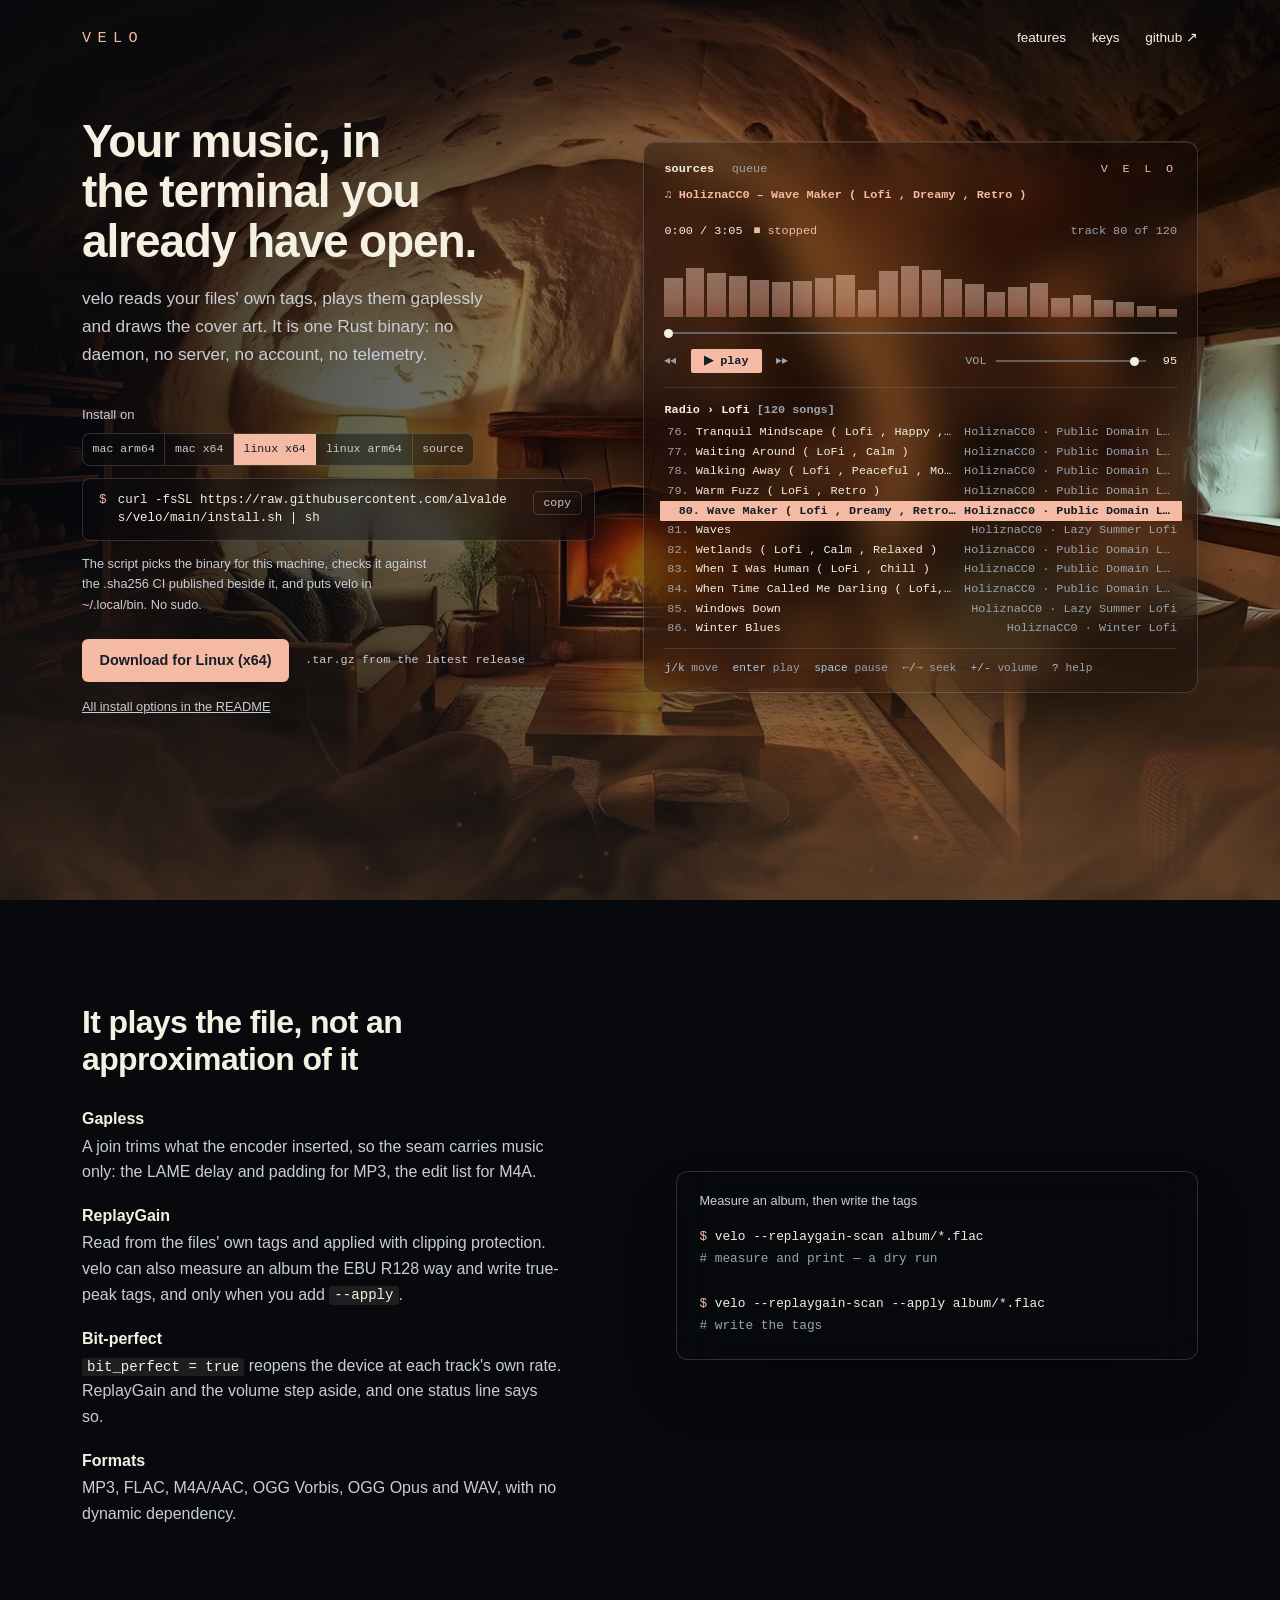
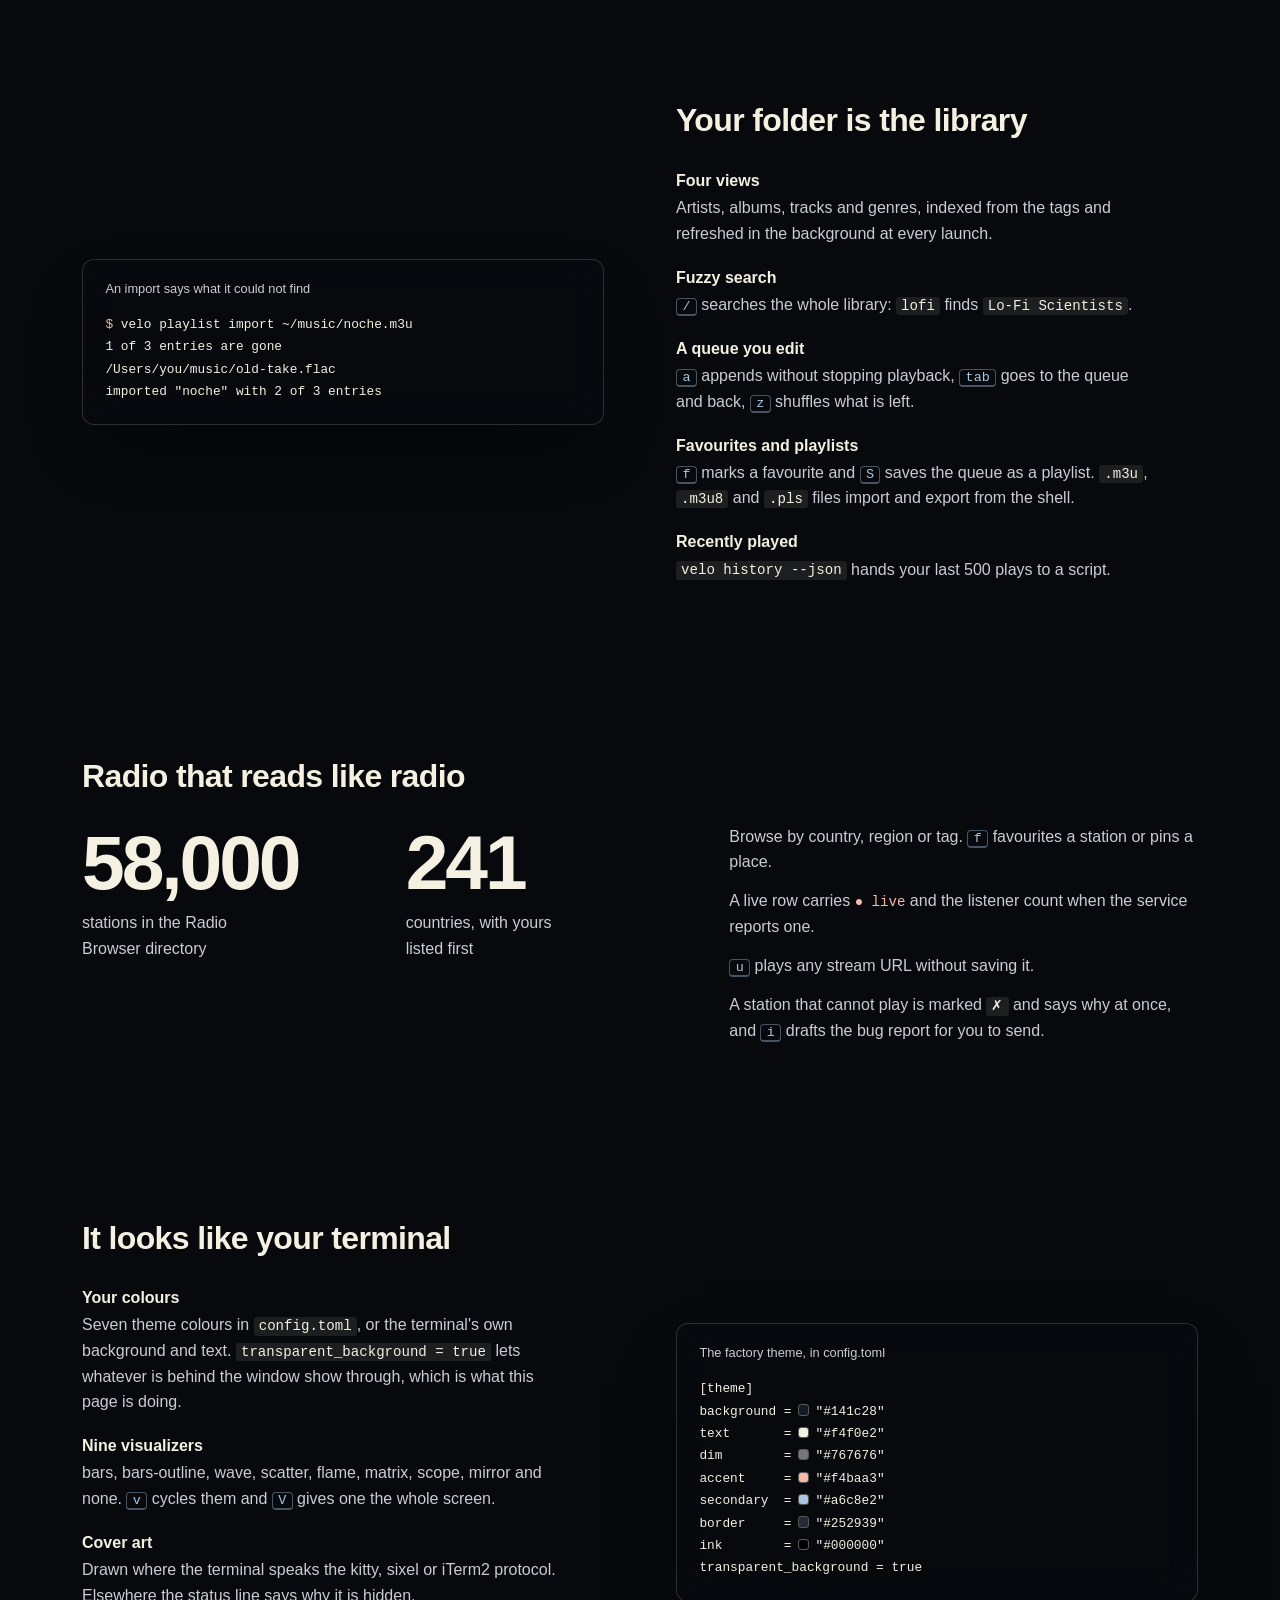
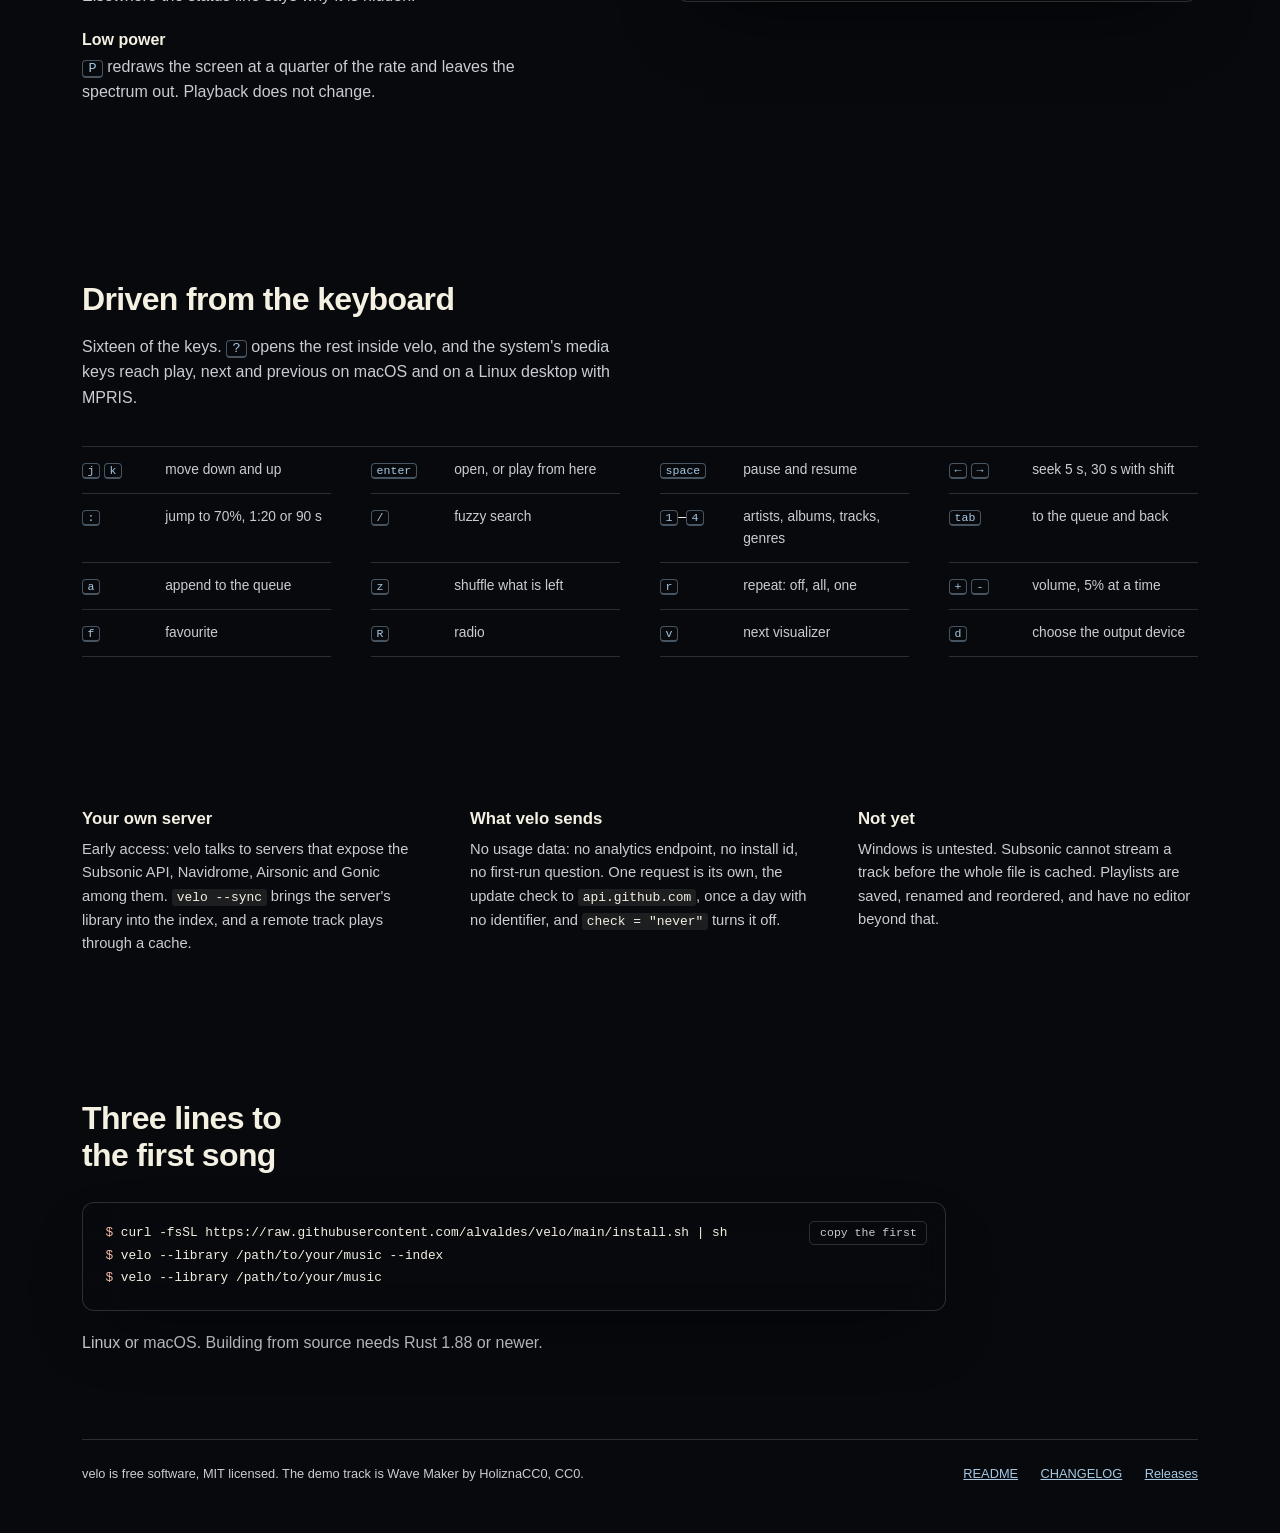
==== docs/index.html @ 8f93bac1 "docs(site): a landing page with a hearth, glass and a player that plays The hero is a looping video " ====
<!doctype html>
<html lang="en">
<head>
<meta charset="utf-8">
<meta name="viewport" content="width=device-width, initial-scale=1">
<title>velo — a terminal music player, one binary</title>
<meta name="description" content="velo indexes your music from its own tags and plays it gaplessly in your terminal: one Rust binary, no daemon, no server, no account, no telemetry.">
<link rel="stylesheet" href="style.css?v=8">
</head>
<body>

<!-- The backdrop of the whole page: a fixed canvas where fog.js draws the fog,
     over a CSS fog that is all there is when WebGL is not. The hearth video in
     the hero sits on top of it and fades out at its lower edge, so the room
     dissolves into the same air the rest of the page is read through. -->
<div class="fog" aria-hidden="true"><canvas id="fog-canvas"></canvas></div>

<header class="top">
  <div class="wrap top-inner">
    <span class="brand">velo</span>
    <nav class="top-links" aria-label="Project">
      <a href="#features">features</a>
      <a href="#keys">keys</a>
      <a href="https://github.com/alvaldes/velo">github ↗</a>
    </nav>
  </div>
</header>

<main>
  <section class="hero" aria-labelledby="hero-h">
    <div class="hero-media" aria-hidden="true">
      <video id="hearth" autoplay muted loop playsinline preload="auto" poster="media/hearth.jpg">
        <source src="media/hearth.mp4" type="video/mp4">
      </video>
    </div>

    <div class="wrap hero-grid">
      <div class="pitch">
        <h1 id="hero-h">Your music, in the terminal you already have open.</h1>
        <p class="lede">velo reads your files' own tags, plays them gaplessly and
        draws the cover art. It is one Rust binary: no daemon, no server, no
        account, no telemetry.</p>

        <div class="install" id="install">
          <fieldset class="picker-field">
            <legend>Install on</legend>
            <div class="picker" role="radiogroup" aria-label="Platform">
              <label><input type="radio" name="platform" value="aarch64-apple-darwin" checked><span>mac arm64</span></label>
              <label><input type="radio" name="platform" value="x86_64-apple-darwin"><span>mac x64</span></label>
              <label><input type="radio" name="platform" value="x86_64-unknown-linux-gnu"><span>linux x64</span></label>
              <label><input type="radio" name="platform" value="aarch64-unknown-linux-gnu"><span>linux arm64</span></label>
              <label><input type="radio" name="platform" value="source"><span>source</span></label>
            </div>
          </fieldset>

          <div class="cmd">
            <span class="prompt" aria-hidden="true">$</span>
            <code id="line">curl -fsSL https://raw.githubusercontent.com/alvaldes/velo/main/install.sh | sh</code>
            <button type="button" class="copy" data-copy-from="line">copy</button>
          </div>

          <p class="hint" id="hint">The script picks the binary for this machine,
          checks it against the .sha256 CI published beside it, and puts velo in
          ~/.local/bin. No sudo.</p>

          <p class="actions">
            <a class="cta" id="download" href="https://github.com/alvaldes/velo/releases/latest">Download for macOS (Apple silicon)</a>
            <span class="release" id="release">.tar.gz from the latest release</span>
          </p>
          <p class="more-install"><a href="https://github.com/alvaldes/velo#install">All install options in the README</a></p>
        </div>
      </div>

      <!-- The player, drawn the way it draws itself, and working: the track is a
           CC0 file that ships with the page, so play, pause, seek and volume are
           real and the spectrum is the music's own. Everything else the
           interface does answers with the card at the bottom of this block.
           The panel is glass: the room behind it shows through, blurred, which
           is what `transparent_background = true` looks like in a terminal that
           blurs its window. -->
      <div class="app" id="player" role="group" tabindex="0" aria-label="A working demo of the velo interface. Space plays and pauses, the arrows seek, plus and minus change the volume.">
        <audio id="track" preload="none" src="media/wave-maker.mp3"></audio>

        <div class="app-nav">
          <span class="app-tabs"><button type="button" class="on" data-more>sources</button><button type="button" data-more>queue</button></span>
          <span class="app-mark" aria-hidden="true">V E L O</span>
        </div>

        <div class="app-title">♫ HoliznaCC0 – Wave Maker ( Lofi , Dreamy , Retro )</div>

        <div class="app-clock">
          <span><span id="clock">0:00</span> / <span id="length">3:05</span><span class="app-state" id="state">■ stopped</span></span>
          <span class="app-of">track 80 of 120</span>
        </div>

        <div class="app-spectrum" id="spectrum" aria-hidden="true">
          <i style="--h:58"></i><i style="--h:72"></i><i style="--h:66"></i><i style="--h:61"></i>
          <i style="--h:55"></i><i style="--h:52"></i><i style="--h:54"></i><i style="--h:58"></i>
          <i style="--h:62"></i><i style="--h:41"></i><i style="--h:68"></i><i style="--h:76"></i>
          <i style="--h:70"></i><i style="--h:57"></i><i style="--h:49"></i><i style="--h:37"></i>
          <i style="--h:44"></i><i style="--h:51"></i><i style="--h:29"></i><i style="--h:33"></i>
          <i style="--h:26"></i><i style="--h:22"></i><i style="--h:17"></i><i style="--h:12"></i>
        </div>

        <input class="app-seek" id="seek" type="range" min="0" max="185" step="1" value="0" aria-label="Position in the track">

        <div class="app-transport">
          <span class="app-buttons">
            <button type="button" class="dim" data-more aria-label="Previous track">◂◂</button>
            <button type="button" class="app-primary" id="toggle">▶ play</button>
            <button type="button" class="dim" data-more aria-label="Next track">▸▸</button>
          </span>
          <label class="app-volume">VOL
            <input id="volume" type="range" min="0" max="100" step="1" value="95" aria-label="Volume">
            <output id="volume-value" for="volume">95</output>
          </label>
        </div>

        <div class="app-header">Radio › Lofi <span class="dim">[120 songs]</span></div>

        <ol class="app-rows">
          <li><button type="button" class="app-row" data-more><span class="app-num">76.</span><span class="app-name">Tranquil Mindscape ( Lofi , Happy , Reflection )</span><span class="app-fact">HoliznaCC0 · Public Domain Lofi</span></button></li>
          <li><button type="button" class="app-row" data-more><span class="app-num">77.</span><span class="app-name">Waiting Around ( LoFi , Calm )</span><span class="app-fact">HoliznaCC0 · Public Domain Lofi</span></button></li>
          <li><button type="button" class="app-row" data-more><span class="app-num">78.</span><span class="app-name">Walking Away ( Lofi , Peaceful , Motivating )</span><span class="app-fact">HoliznaCC0 · Public Domain Lofi</span></button></li>
          <li><button type="button" class="app-row" data-more><span class="app-num">79.</span><span class="app-name">Warm Fuzz ( LoFi , Retro )</span><span class="app-fact">HoliznaCC0 · Public Domain Lofi</span></button></li>
          <li><button type="button" class="app-row selected" id="row"><span class="app-num"><span id="marker" aria-hidden="true"></span>80.</span><span class="app-name">Wave Maker ( Lofi , Dreamy , Retro )</span><span class="app-fact">HoliznaCC0 · Public Domain Lofi</span></button></li>
          <li><button type="button" class="app-row" data-more><span class="app-num">81.</span><span class="app-name">Waves</span><span class="app-fact">HoliznaCC0 · Lazy Summer Lofi</span></button></li>
          <li><button type="button" class="app-row" data-more><span class="app-num">82.</span><span class="app-name">Wetlands ( Lofi , Calm , Relaxed )</span><span class="app-fact">HoliznaCC0 · Public Domain Lofi</span></button></li>
          <li><button type="button" class="app-row" data-more><span class="app-num">83.</span><span class="app-name">When I Was Human ( LoFi , Chill )</span><span class="app-fact">HoliznaCC0 · Public Domain Lofi</span></button></li>
          <li><button type="button" class="app-row" data-more><span class="app-num">84.</span><span class="app-name">When Time Called Me Darling ( Lofi, Relaxing, Chill)</span><span class="app-fact">HoliznaCC0 · Public Domain Lofi</span></button></li>
          <li><button type="button" class="app-row" data-more><span class="app-num">85.</span><span class="app-name">Windows Down</span><span class="app-fact">HoliznaCC0 · Lazy Summer Lofi</span></button></li>
          <li><button type="button" class="app-row" data-more><span class="app-num">86.</span><span class="app-name">Winter Blues</span><span class="app-fact">HoliznaCC0 · Winter Lofi</span></button></li>
        </ol>

        <div class="app-footer" aria-hidden="true">
          <span><b>j/k</b> move</span><span><b>enter</b> play</span><span><b>space</b> pause</span>
          <span><b>←/→</b> seek</span><span><b>+/-</b> volume</span><span><b>?</b> help</span>
        </div>

        <div class="app-card" id="more" role="dialog" aria-labelledby="more-h" hidden>
          <p class="app-card-title" id="more-h">That one needs the real velo</p>
          <p>Here you can play, pause, seek and change the volume. Browsing,
          the queue, search, radio and the nine visualizers come with the
          install.</p>
          <p class="app-card-actions">
            <a class="cta" href="#install">Install velo</a>
            <a href="#features">See the other features</a>
          </p>
          <p class="app-card-close"><button type="button" id="more-close"><b>esc</b> closes</button></p>
        </div>
      </div>
    </div>
  </section>

  <div class="wrap page" id="features">

    <section class="band" aria-labelledby="sound-h">
      <div class="band-copy">
        <h2 id="sound-h">It plays the file, not an approximation of it</h2>
        <dl class="points">
          <div>
            <dt>Gapless</dt>
            <dd>A join trims what the encoder inserted, so the seam carries music
            only: the LAME delay and padding for MP3, the edit list for M4A.</dd>
          </div>
          <div>
            <dt>ReplayGain</dt>
            <dd>Read from the files' own tags and applied with clipping
            protection. velo can also measure an album the EBU R128 way and write
            true-peak tags, and only when you add <code>--apply</code>.</dd>
          </div>
          <div>
            <dt>Bit-perfect</dt>
            <dd><code>bit_perfect = true</code> reopens the device at each track's
            own rate. ReplayGain and the volume step aside, and one status line
            says so.</dd>
          </div>
          <div>
            <dt>Formats</dt>
            <dd>MP3, FLAC, M4A/AAC, OGG Vorbis, OGG Opus and WAV, with no dynamic
            dependency.</dd>
          </div>
        </dl>
      </div>
      <figure class="term">
        <figcaption>Measure an album, then write the tags</figcaption>
<pre><span class="p">$</span> velo --replaygain-scan album/*.flac
<span class="c"># measure and print — a dry run</span>

<span class="p">$</span> velo --replaygain-scan --apply album/*.flac
<span class="c"># write the tags</span></pre>
      </figure>
    </section>

    <section class="band flip" aria-labelledby="library-h">
      <div class="band-copy">
        <h2 id="library-h">Your folder is the library</h2>
        <dl class="points">
          <div>
            <dt>Four views</dt>
            <dd>Artists, albums, tracks and genres, indexed from the tags and
            refreshed in the background at every launch.</dd>
          </div>
          <div>
            <dt>Fuzzy search</dt>
            <dd><kbd>/</kbd> searches the whole library: <code>lofi</code> finds
            <code>Lo-Fi Scientists</code>.</dd>
          </div>
          <div>
            <dt>A queue you edit</dt>
            <dd><kbd>a</kbd> appends without stopping playback, <kbd>tab</kbd>
            goes to the queue and back, <kbd>z</kbd> shuffles what is left.</dd>
          </div>
          <div>
            <dt>Favourites and playlists</dt>
            <dd><kbd>f</kbd> marks a favourite and <kbd>S</kbd> saves the queue
            as a playlist. <code>.m3u</code>, <code>.m3u8</code> and
            <code>.pls</code> files import and export from the shell.</dd>
          </div>
          <div>
            <dt>Recently played</dt>
            <dd><code>velo history --json</code> hands your last 500 plays to a
            script.</dd>
          </div>
        </dl>
      </div>
      <figure class="term">
        <figcaption>An import says what it could not find</figcaption>
<pre><span class="p">$</span> velo playlist import ~/music/noche.m3u
1 of 3 entries are gone
/Users/you/music/old-take.flac
imported "noche" with 2 of 3 entries</pre>
      </figure>
    </section>

    <section class="radio" aria-labelledby="radio-h">
      <h2 id="radio-h">Radio that reads like radio</h2>
      <div class="radio-grid">
        <p class="stat"><b>58,000</b> stations in the Radio Browser directory</p>
        <p class="stat"><b>241</b> countries, with yours listed first</p>
        <ul class="plain">
          <li>Browse by country, region or tag. <kbd>f</kbd> favourites a station
          or pins a place.</li>
          <li>A live row carries <span class="live">● live</span> and the
          listener count when the service reports one.</li>
          <li><kbd>u</kbd> plays any stream URL without saving it.</li>
          <li>A station that cannot play is marked <code>✗</code> and says why at
          once, and <kbd>i</kbd> drafts the bug report for you to send.</li>
        </ul>
      </div>
    </section>

    <section class="band" aria-labelledby="look-h">
      <div class="band-copy">
        <h2 id="look-h">It looks like your terminal</h2>
        <dl class="points">
          <div>
            <dt>Your colours</dt>
            <dd>Seven theme colours in <code>config.toml</code>, or the
            terminal's own background and text.
            <code>transparent_background = true</code> lets whatever is behind
            the window show through, which is what this page is doing.</dd>
          </div>
          <div>
            <dt>Nine visualizers</dt>
            <dd>bars, bars-outline, wave, scatter, flame, matrix, scope, mirror
            and none. <kbd>v</kbd> cycles them and <kbd>V</kbd> gives one the
            whole screen.</dd>
          </div>
          <div>
            <dt>Cover art</dt>
            <dd>Drawn where the terminal speaks the kitty, sixel or iTerm2
            protocol. Elsewhere the status line says why it is hidden.</dd>
          </div>
          <div>
            <dt>Low power</dt>
            <dd><kbd>P</kbd> redraws the screen at a quarter of the rate and
            leaves the spectrum out. Playback does not change.</dd>
          </div>
        </dl>
      </div>
      <figure class="term">
        <figcaption>The factory theme, in config.toml</figcaption>
<pre>[theme]
background = <span class="sw" style="--c:#141c28"></span>"#141c28"
text       = <span class="sw" style="--c:#f4f0e2"></span>"#f4f0e2"
dim        = <span class="sw" style="--c:#767676"></span>"#767676"
accent     = <span class="sw" style="--c:#f4baa3"></span>"#f4baa3"
secondary  = <span class="sw" style="--c:#a6c8e2"></span>"#a6c8e2"
border     = <span class="sw" style="--c:#252939"></span>"#252939"
ink        = <span class="sw" style="--c:#000000"></span>"#000000"
transparent_background = true</pre>
      </figure>
    </section>

    <section class="keys" id="keys" aria-labelledby="keys-h">
      <h2 id="keys-h">Driven from the keyboard</h2>
      <p class="section-lede">Sixteen of the keys. <kbd>?</kbd> opens the rest
      inside velo, and the system's media keys reach play, next and previous on
      macOS and on a Linux desktop with MPRIS.</p>
      <dl class="keymap">
        <div><dt><kbd>j</kbd> <kbd>k</kbd></dt><dd>move down and up</dd></div>
        <div><dt><kbd>enter</kbd></dt><dd>open, or play from here</dd></div>
        <div><dt><kbd>space</kbd></dt><dd>pause and resume</dd></div>
        <div><dt><kbd>←</kbd> <kbd>→</kbd></dt><dd>seek 5 s, 30 s with shift</dd></div>
        <div><dt><kbd>:</kbd></dt><dd>jump to 70%, 1:20 or 90 s</dd></div>
        <div><dt><kbd>/</kbd></dt><dd>fuzzy search</dd></div>
        <div><dt><kbd>1</kbd>–<kbd>4</kbd></dt><dd>artists, albums, tracks, genres</dd></div>
        <div><dt><kbd>tab</kbd></dt><dd>to the queue and back</dd></div>
        <div><dt><kbd>a</kbd></dt><dd>append to the queue</dd></div>
        <div><dt><kbd>z</kbd></dt><dd>shuffle what is left</dd></div>
        <div><dt><kbd>r</kbd></dt><dd>repeat: off, all, one</dd></div>
        <div><dt><kbd>+</kbd> <kbd>-</kbd></dt><dd>volume, 5% at a time</dd></div>
        <div><dt><kbd>f</kbd></dt><dd>favourite</dd></div>
        <div><dt><kbd>R</kbd></dt><dd>radio</dd></div>
        <div><dt><kbd>v</kbd></dt><dd>next visualizer</dd></div>
        <div><dt><kbd>d</kbd></dt><dd>choose the output device</dd></div>
      </dl>
    </section>

    <section class="notes" aria-label="Servers, privacy and what is missing">
      <div>
        <h2>Your own server</h2>
        <p>Early access: velo talks to servers that expose the Subsonic API,
        Navidrome, Airsonic and Gonic among them. <code>velo --sync</code> brings
        the server's library into the index, and a remote track plays through a
        cache.</p>
      </div>
      <div>
        <h2>What velo sends</h2>
        <p>No usage data: no analytics endpoint, no install id, no first-run
        question. One request is its own, the update check to
        <code>api.github.com</code>, once a day with no identifier, and
        <code>check = "never"</code> turns it off.</p>
      </div>
      <div>
        <h2>Not yet</h2>
        <p>Windows is untested. Subsonic cannot stream a track before the whole
        file is cached. Playlists are saved, renamed and reordered, and have no
        editor beyond that.</p>
      </div>
    </section>

    <section class="start" aria-labelledby="start-h">
      <h2 id="start-h">Three lines to the first song</h2>
      <figure class="term">
<pre><span class="p">$</span> <span id="start-line">curl -fsSL https://raw.githubusercontent.com/alvaldes/velo/main/install.sh | sh</span>
<span class="p">$</span> velo --library /path/to/your/music --index
<span class="p">$</span> velo --library /path/to/your/music</pre>
        <button type="button" class="copy" data-copy-from="start-line">copy the first</button>
      </figure>
      <p class="section-lede">Linux or macOS. Building from source needs Rust 1.88
      or newer.</p>
    </section>
  </div>
</main>

<div class="wrap">
  <footer class="bottom">
    <span>velo is free software, MIT licensed. The demo track is Wave Maker by HoliznaCC0, CC0.</span>
    <span class="footer-links">
      <a href="https://github.com/alvaldes/velo/blob/main/README.md">README</a>
      <a href="https://github.com/alvaldes/velo/blob/main/CHANGELOG.md">CHANGELOG</a>
      <a href="https://github.com/alvaldes/velo/releases">Releases</a>
    </span>
  </footer>
</div>
<script src="app.js?v=8"></script>
<script type="module" src="fog.js?v=8"></script>
</body>
</html>
---- docs/style.css ----
/* velo's landing page.
 *
 * The tokens are the player's own factory palette — the same seven colours
 * `themes/velo.toml` ships — so the page wears the product it describes.
 * Two deviations, deliberate: `--dim` is lifted above the palette's `dim`
 * (#767676 on #141c28 is 3.3:1 and fails AA for body text), and `--soft` is
 * the reading colour for prose set over the video and the fog, where the
 * backdrop is never one flat value.
 *
 * The hero is the room the terminal sits in — a looping hearth video — with
 * the player drawn as glass over it: `transparent_background = true` is what
 * the app does, so the room behind the page is what would be behind the
 * terminal. Under the hero the video dissolves into a fog drawn by fog.js
 * (three.js, vendored), and the rest of the page is read through it.
 *
 * No build step, no framework: everything the page loads is in this folder,
 * system fonts only.
 */

:root {
  --bg: #141c28;
  --line: #252939;
  --text: #f4f0e2;
  --soft: #c9cdd3;
  --dim: #9aa3ae;
  --accent: #f4baa3;
  --accent-ink: #141c28;
  --cool: #a6c8e2;
  --hair: rgba(244, 240, 226, 0.16);
  --glass: rgba(9, 11, 16, 0.42);
  --mono: ui-monospace, SFMono-Regular, "SF Mono", Menlo, Consolas, "Liberation Mono", monospace;
  --sans: -apple-system, BlinkMacSystemFont, "Segoe UI", Roboto, Helvetica, Arial, sans-serif;
}

* { box-sizing: border-box; }

html {
  background: #07090d;
  color: var(--text);
  font-family: var(--sans);
  line-height: 1.6;
  scroll-behavior: smooth;
  scroll-padding-top: 2rem;
}

body { margin: 0; position: relative; overflow-x: hidden; }

a { color: var(--cool); }

a:focus-visible,
button:focus-visible,
input:focus-visible,
.app:focus-visible,
label:focus-within {
  outline: 2px solid var(--accent);
  outline-offset: 3px;
}

[hidden] { display: none !important; }

/* ---- the fog the page is read through ---- */

/* The base does not depend on WebGL: soft clouds of warm brown and slate over
   near-black. fog.js paints its canvas on top of this; a browser that cannot
   still gets fog, never a flat plate. */
.fog {
  position: fixed;
  inset: 0;
  z-index: 0;
  pointer-events: none;
  background:
    radial-gradient(60% 50% at 50% 0%, rgba(201, 138, 75, 0.34) 0%, rgba(201, 138, 75, 0) 70%),
    radial-gradient(50% 45% at 22% 62%, rgba(74, 53, 36, 0.6) 0%, rgba(74, 53, 36, 0) 72%),
    radial-gradient(45% 40% at 82% 78%, rgba(43, 58, 77, 0.5) 0%, rgba(43, 58, 77, 0) 70%),
    #07090d;
}

.fog canvas {
  display: block;
  width: 100%;
  height: 100%;
}

.wrap {
  position: relative;
  z-index: 1;
  max-width: 1180px;
  margin: 0 auto;
  padding: 0 2rem;
}

/* ---- header ---- */

.top {
  position: absolute;
  inset: 0 0 auto;
  z-index: 2;
}

.top-inner {
  display: flex;
  justify-content: space-between;
  align-items: center;
  padding-top: 1.6rem;
  padding-bottom: 1.6rem;
}

.brand {
  font-family: var(--mono);
  letter-spacing: 0.42em;
  text-transform: uppercase;
  font-size: 0.95rem;
  color: var(--accent);
}

.top-links {
  display: flex;
  gap: 1.6rem;
}

.top-links a {
  font-size: 0.85rem;
  text-decoration: none;
  color: var(--text);
}

.top-links a:hover { color: var(--accent); }

/* ---- hero ---- */

.hero {
  position: relative;
  z-index: 1;
  min-height: 100svh;
  display: flex;
  align-items: center;
  padding: 6rem 0 18vh;
}

/* The room. It is opaque down to the last third, then lets go: the mask takes
   the video and its scrims out together, and what is left is the fog. */
.hero-media {
  position: absolute;
  inset: 0;
  overflow: hidden;
  -webkit-mask-image: linear-gradient(180deg, #000 0%, #000 58%, rgba(0, 0, 0, 0.55) 78%, transparent 100%);
  mask-image: linear-gradient(180deg, #000 0%, #000 58%, rgba(0, 0, 0, 0.55) 78%, transparent 100%);
}

.hero-media video {
  display: block;
  width: 100%;
  height: 100%;
  object-fit: cover;
  object-position: 50% 40%;
}

/* Two scrims, both for reading: the left one puts the pitch on a dark wall,
   the top one keeps the brand legible over the bright plaster. */
.hero-media::after {
  content: "";
  position: absolute;
  inset: 0;
  background:
    linear-gradient(90deg, rgba(7, 9, 13, 0.86) 0%, rgba(7, 9, 13, 0.6) 34%, rgba(7, 9, 13, 0) 62%),
    linear-gradient(180deg, rgba(7, 9, 13, 0.6) 0%, rgba(7, 9, 13, 0) 22%);
}

.hero-grid {
  width: 100%;
  display: grid;
  grid-template-columns: 1fr 1.08fr;
  gap: 3rem;
  align-items: center;
}

.hero-grid > * { min-width: 0; }

h1 {
  font-size: clamp(2.1rem, 3.6vw, 3.3rem);
  line-height: 1.08;
  letter-spacing: -0.025em;
  font-weight: 650;
  margin: 0 0 1.2rem;
  text-wrap: balance;
}

.lede {
  color: var(--soft);
  font-size: 1.08rem;
  max-width: 44ch;
  margin: 0 0 2.2rem;
}

/* ---- install ---- */

.picker-field {
  border: 0;
  padding: 0;
  margin: 0 0 0.7rem;
}

.picker-field legend {
  font-size: 0.82rem;
  color: var(--soft);
  padding: 0;
  margin-bottom: 0.5rem;
}

.picker {
  display: inline-flex;
  flex-wrap: wrap;
  border: 1px solid var(--hair);
  border-radius: 8px;
  overflow: hidden;
  background: var(--glass);
  -webkit-backdrop-filter: blur(14px);
  backdrop-filter: blur(14px);
}

.picker label {
  position: relative;
  font-family: var(--mono);
  font-size: 0.72rem;
  color: var(--soft);
  padding: 0.42rem 0.6rem;
  cursor: pointer;
  border-right: 1px solid var(--hair);
  white-space: nowrap;
}

.picker label:last-child { border-right: 0; }
.picker label:hover { color: var(--text); }

.picker label:has(input:checked) {
  background: var(--accent);
  color: var(--accent-ink);
}

.picker input {
  position: absolute;
  opacity: 0;
  width: 1px;
  height: 1px;
}

.cmd {
  display: flex;
  align-items: flex-start;
  gap: 0.7rem;
  background: var(--glass);
  -webkit-backdrop-filter: blur(14px);
  backdrop-filter: blur(14px);
  border: 1px solid var(--hair);
  border-radius: 8px;
  padding: 0.75rem 0.8rem 0.75rem 1rem;
  font-family: var(--mono);
  font-size: 0.78rem;
}

.prompt { color: var(--accent); flex: none; line-height: 1.5; }

/* The whole command is always on screen: it wraps instead of scrolling, so
   what gets copied is what was read. */
.cmd code {
  color: var(--text);
  flex: 1;
  min-width: 0;
  /* Wrapped the way a terminal wraps a long line: at the edge, not at a word. */
  word-break: break-all;
  line-height: 1.5;
}

.copy {
  font-family: var(--mono);
  font-size: 0.72rem;
  background: transparent;
  border: 1px solid var(--hair);
  color: var(--soft);
  border-radius: 5px;
  padding: 0.28rem 0.6rem;
  cursor: pointer;
  flex: none;
}

.copy:hover { color: var(--text); border-color: var(--soft); }

.hint {
  font-size: 0.8rem;
  color: var(--soft);
  margin: 0.8rem 0 0;
  max-width: 50ch;
}

.actions {
  display: flex;
  gap: 1rem;
  align-items: center;
  flex-wrap: wrap;
  margin: 1.5rem 0 0;
}

.cta {
  display: inline-block;
  background: var(--accent);
  color: var(--accent-ink);
  text-decoration: none;
  font-size: 0.9rem;
  font-weight: 600;
  padding: 0.62rem 1.1rem;
  border-radius: 6px;
}

.cta:hover { filter: brightness(1.06); }

.release {
  font-family: var(--mono);
  font-size: 0.74rem;
  color: var(--soft);
}

.more-install {
  margin: 0.9rem 0 0;
  font-size: 0.8rem;
}

.more-install a { color: var(--soft); }
.more-install a:hover { color: var(--text); }

/* ---- the interface, drawn as it draws itself ---- */

.app {
  position: relative;
  padding: 1.1rem 1.25rem 0.9rem;
  border: 1px solid var(--hair);
  border-radius: 12px;
  /* Glass: a thin dark tint for contrast, and the room behind it out of focus. */
  background: var(--glass);
  -webkit-backdrop-filter: blur(22px) saturate(1.35);
  backdrop-filter: blur(22px) saturate(1.35);
  box-shadow:
    inset 0 1px 0 rgba(255, 255, 255, 0.1),
    0 30px 80px -20px rgba(0, 0, 0, 0.7);
  font-family: var(--mono);
  font-size: 0.74rem;
  line-height: 1.55;
  color: var(--text);
}

.app button {
  font: inherit;
  color: inherit;
  background: none;
  border: 0;
  padding: 0;
  margin: 0;
  cursor: pointer;
  text-align: left;
}

.app .dim { color: var(--dim); }
.app button.dim:hover { color: var(--text); }

.app-nav {
  display: flex;
  justify-content: space-between;
  align-items: baseline;
  margin-bottom: 0.5rem;
}

.app-tabs { display: inline-flex; gap: 1.1rem; }
.app-tabs button { color: var(--dim); }
.app-tabs button:hover { color: var(--text); }
.app-tabs button.on { color: var(--text); font-weight: 600; }

.app-mark {
  color: var(--accent);
  letter-spacing: 0.32em;
}

.app-title {
  color: var(--accent);
  font-weight: 600;
  margin-bottom: 1.1rem;
  overflow: hidden;
  text-overflow: ellipsis;
  white-space: nowrap;
}

.app-clock {
  display: flex;
  justify-content: space-between;
  margin-bottom: 0.55rem;
}

.app-state { color: var(--accent); margin-left: 1.5ch; }
.app-of { color: var(--dim); }

.app-spectrum {
  display: flex;
  align-items: flex-end;
  gap: 3px;
  height: 68px;
  margin: 0 0 0.5rem;
  /* Before the first play the bars are a still picture of a spectrum, dimmed. */
  opacity: 0.45;
}

.app.is-live .app-spectrum { opacity: 1; }

.app-spectrum i {
  flex: 1;
  height: calc(var(--h) * 1%);
  background: linear-gradient(180deg, #f8d2c0 0%, #f4baa3 55%, #d98f72 100%);
  transform-origin: bottom;
}

/* The two sliders are the interface's own lines: a hairline, a round knob. */
.app input[type="range"] {
  -webkit-appearance: none;
  appearance: none;
  background: transparent;
  height: 16px;
  margin: 0;
  cursor: pointer;
  --rail: rgba(154, 163, 174, 0.5);
  --done: var(--rail);
}

.app input[type="range"]::-webkit-slider-runnable-track {
  height: 2px;
  background: linear-gradient(90deg, var(--done) var(--p, 0%), var(--rail) var(--p, 0%));
}

.app input[type="range"]::-moz-range-track {
  height: 2px;
  background: linear-gradient(90deg, var(--done) var(--p, 0%), var(--rail) var(--p, 0%));
}

.app input[type="range"]::-webkit-slider-thumb {
  -webkit-appearance: none;
  width: 9px;
  height: 9px;
  margin-top: -3.5px;
  border-radius: 50%;
  background: var(--text);
}

.app input[type="range"]::-moz-range-thumb {
  width: 9px;
  height: 9px;
  border: 0;
  border-radius: 50%;
  background: var(--text);
}

.app-seek {
  display: block;
  width: 100%;
  --done: var(--accent);
  margin-bottom: 0.5rem !important;
}

.app-transport {
  display: flex;
  justify-content: space-between;
  align-items: center;
  gap: 1rem;
  padding-bottom: 0.9rem;
  border-bottom: 1px solid rgba(154, 163, 174, 0.2);
  margin-bottom: 0.8rem;
}

.app-buttons {
  display: inline-flex;
  align-items: center;
  gap: 0.9rem;
}

.app button.app-primary {
  background: var(--accent);
  color: var(--accent-ink);
  font-weight: 700;
  padding: 0.16rem 0.7rem;
  border-radius: 2px;
  min-width: 10ch;
  text-align: center;
}

.app button.app-primary:hover { filter: brightness(1.08); }

.app-volume {
  display: inline-flex;
  align-items: center;
  gap: 0.6rem;
  color: var(--dim);
}

.app-volume input { width: 150px; }
.app-volume output { color: var(--text); min-width: 3ch; text-align: right; }

.app-header {
  font-weight: 600;
  margin-bottom: 0.2rem;
}

.app-rows {
  list-style: none;
  margin: 0 0 0.6rem;
  padding: 0;
}

.app button.app-row {
  display: grid;
  grid-template-columns: 3.4ch 1fr auto;
  gap: 1ch;
  align-items: baseline;
  width: calc(100% + 0.6rem);
  margin: 0 -0.3rem;
  padding: 0.04rem 0.3rem;
  border-radius: 1px;
}

.app button.app-row:hover { background: rgba(244, 240, 226, 0.07); }

.app-num {
  color: var(--dim);
  text-align: right;
  white-space: nowrap;
}

.app-name,
.app-fact {
  overflow: hidden;
  text-overflow: ellipsis;
  white-space: nowrap;
}

.app-fact {
  color: var(--dim);
  max-width: 30ch;
  text-align: right;
}

.app button.app-row.selected {
  grid-template-columns: 5ch 1fr auto;
  background: var(--accent);
  color: var(--accent-ink);
  font-weight: 600;
}

.app-row.selected .app-num,
.app-row.selected .app-fact { color: var(--accent-ink); }

#marker { margin-right: 0.6ch; }

.app-footer {
  display: flex;
  flex-wrap: wrap;
  gap: 0.2rem 0.9rem;
  padding-top: 0.7rem;
  border-top: 1px solid rgba(154, 163, 174, 0.2);
  color: var(--dim);
  font-size: 0.7rem;
}

.app-footer b {
  color: var(--cool);
  font-weight: 400;
}

/* The card every other key opens: the interface's own kind of overlay. */
.app-card {
  position: absolute;
  left: 50%;
  top: 50%;
  transform: translate(-50%, -50%);
  width: min(88%, 25rem);
  padding: 1.1rem 1.3rem 0.9rem;
  background: rgba(13, 17, 25, 0.96);
  border: 1px solid var(--accent);
  border-radius: 6px;
  box-shadow: 0 24px 60px rgba(0, 0, 0, 0.6);
  font-family: var(--sans);
  font-size: 0.86rem;
  color: var(--soft);
}

.app-card p { margin: 0 0 0.8rem; }

.app-card-title {
  font-family: var(--mono);
  font-size: 0.8rem;
  font-weight: 600;
  color: var(--accent);
}

.app-card-actions {
  display: flex;
  flex-wrap: wrap;
  align-items: center;
  gap: 1rem;
}

.app-card .app-card-close {
  margin: 0;
  font-family: var(--mono);
  font-size: 0.7rem;
  color: var(--dim);
}

.app-card-close b { color: var(--cool); font-weight: 400; }

/* ---- the rest of the page ---- */

.page { padding-top: 1rem; }

h2 {
  font-size: clamp(1.55rem, 2.5vw, 2.15rem);
  line-height: 1.15;
  letter-spacing: -0.02em;
  font-weight: 650;
  margin: 0 0 1.8rem;
  max-width: 22ch;
  text-wrap: balance;
}

.page p,
.page dd,
.page li { color: var(--soft); }

.page code {
  font-family: var(--mono);
  font-size: 0.88em;
  color: var(--text);
  background: rgba(244, 240, 226, 0.09);
  padding: 0.08em 0.36em;
  border-radius: 3px;
}

kbd {
  font-family: var(--mono);
  font-size: 0.84em;
  color: var(--cool);
  border: 1px solid rgba(166, 200, 226, 0.4);
  border-bottom-width: 2px;
  border-radius: 4px;
  padding: 0 0.4em;
  white-space: nowrap;
}

.section-lede {
  max-width: 62ch;
  margin: 0;
}

/* A band: prose on one side, the thing itself on the other. */
.band {
  display: grid;
  grid-template-columns: minmax(0, 1fr) minmax(0, 1fr);
  gap: 4.5rem;
  align-items: center;
  padding: 5.5rem 0;
}

.band.flip .band-copy { order: 2; }

.points {
  display: grid;
  gap: 1.15rem;
  margin: 0;
}

.points dt {
  font-weight: 600;
  color: var(--text);
  margin-bottom: 0.1rem;
}

.points dd {
  margin: 0;
  max-width: 54ch;
}

/* A terminal's worth of glass: commands, their output, a config file. */
.term {
  position: relative;
  margin: 0;
  padding: 1.2rem 1.4rem 1.3rem;
  border: 1px solid var(--hair);
  border-radius: 12px;
  background: var(--glass);
  -webkit-backdrop-filter: blur(18px);
  backdrop-filter: blur(18px);
  box-shadow: 0 30px 70px -30px rgba(0, 0, 0, 0.7);
}

.term figcaption {
  font-size: 0.8rem;
  color: var(--soft);
  margin-bottom: 0.9rem;
}

.term pre {
  margin: 0;
  font-family: var(--mono);
  font-size: 0.8rem;
  line-height: 1.75;
  color: var(--text);
  overflow-x: auto;
}

.term .p { color: var(--accent); }
.term .c { color: var(--dim); }

.sw {
  display: inline-block;
  width: 0.72em;
  height: 0.72em;
  margin-right: 0.55em;
  border-radius: 2px;
  background: var(--c);
  outline: 1px solid rgba(244, 240, 226, 0.35);
}

/* ---- radio ---- */

.radio { padding: 5.5rem 0; }

.radio-grid {
  display: grid;
  grid-template-columns: 1fr 1fr 1.7fr;
  gap: 3rem;
  align-items: start;
}

.stat {
  margin: 0;
  max-width: 20ch;
}

.stat b {
  display: block;
  font-size: clamp(2.8rem, 6vw, 4.8rem);
  line-height: 1;
  letter-spacing: -0.04em;
  font-weight: 650;
  font-variant-numeric: tabular-nums;
  color: var(--text);
  margin-bottom: 0.6rem;
}

.plain {
  list-style: none;
  margin: 0;
  padding: 0;
  display: grid;
  gap: 0.85rem;
}

.live { color: var(--accent); font-family: var(--mono); font-size: 0.88em; }

/* ---- keys ---- */

.keys { padding: 5.5rem 0; }
.keys h2 { margin-bottom: 1rem; }

.keymap {
  display: grid;
  grid-template-columns: repeat(4, minmax(0, 1fr));
  column-gap: 2.5rem;
  margin: 2.2rem 0 0;
  border-top: 1px solid var(--hair);
}

.keymap div {
  display: grid;
  grid-template-columns: 4.6rem 1fr;
  gap: 0.6rem;
  align-items: baseline;
  padding: 0.75rem 0;
  border-bottom: 1px solid var(--hair);
  font-size: 0.86rem;
}

.keymap dt { white-space: nowrap; }
.keymap dd { margin: 0; }

/* ---- servers, privacy, what is missing ---- */

.notes {
  display: grid;
  grid-template-columns: repeat(3, minmax(0, 1fr));
  gap: 3rem;
  padding: 4rem 0 5rem;
}

.notes h2 {
  font-size: 1.05rem;
  letter-spacing: 0;
  margin-bottom: 0.6rem;
}

.notes p {
  margin: 0;
  font-size: 0.92rem;
}

/* ---- the last word ---- */

.start { padding: 4rem 0 2rem; }

.start .term {
  max-width: 54rem;
  margin-bottom: 1.2rem;
  padding-right: 9rem;
}

.start .copy {
  position: absolute;
  top: 1.1rem;
  right: 1.1rem;
}

/* ---- footer ---- */

.bottom {
  display: flex;
  justify-content: space-between;
  gap: 1rem 2rem;
  flex-wrap: wrap;
  border-top: 1px solid var(--hair);
  margin-top: 3.2rem;
  padding: 1.5rem 0 3rem;
  font-size: 0.8rem;
  color: var(--soft);
}

.footer-links { display: inline-flex; gap: 1.4rem; }

/* ---- narrow screens ---- */

@media (max-width: 980px) {
  .wrap { padding: 0 1.25rem; }
  .hero { padding: 5.5rem 0 14vh; }
  .hero-grid { grid-template-columns: minmax(0, 1fr); gap: 2.5rem; }
  .hero-media::after {
    background: linear-gradient(180deg, rgba(7, 9, 13, 0.82) 0%, rgba(7, 9, 13, 0.62) 45%, rgba(7, 9, 13, 0.2) 100%);
  }
  .lede { max-width: none; }
  .top-links { gap: 1.1rem; }

  .app { font-size: 0.68rem; }
  .app-fact { max-width: 12ch; }
  .app-volume input { width: 84px; }

  .band { grid-template-columns: minmax(0, 1fr); gap: 2.2rem; padding: 3.5rem 0; }
  .band.flip .band-copy { order: 0; }
  .radio, .keys { padding: 3.5rem 0; }
  .radio-grid { grid-template-columns: 1fr 1fr; gap: 2rem; }
  .radio-grid .plain { grid-column: 1 / -1; }
  .keymap { grid-template-columns: repeat(2, minmax(0, 1fr)); column-gap: 1.5rem; }
  .notes { grid-template-columns: minmax(0, 1fr); gap: 2rem; padding: 3rem 0; }
  .start .term { padding-right: 1.4rem; padding-bottom: 3.6rem; }
  .start .copy { top: auto; bottom: 1rem; right: auto; left: 1.4rem; }
}

@media (max-width: 560px) {
  .keymap { grid-template-columns: 1fr; }
  .app-fact { display: none; }
  .app button.app-row,
  .app button.app-row.selected { grid-template-columns: 5ch 1fr; }
}

/* ---- motion, only when the reader allows it ---- */

@media (prefers-reduced-motion: reduce) {
  html { scroll-behavior: auto; }
}

@media (prefers-reduced-motion: no-preference) {
  .cta { transition: filter 0.15s ease; }
}
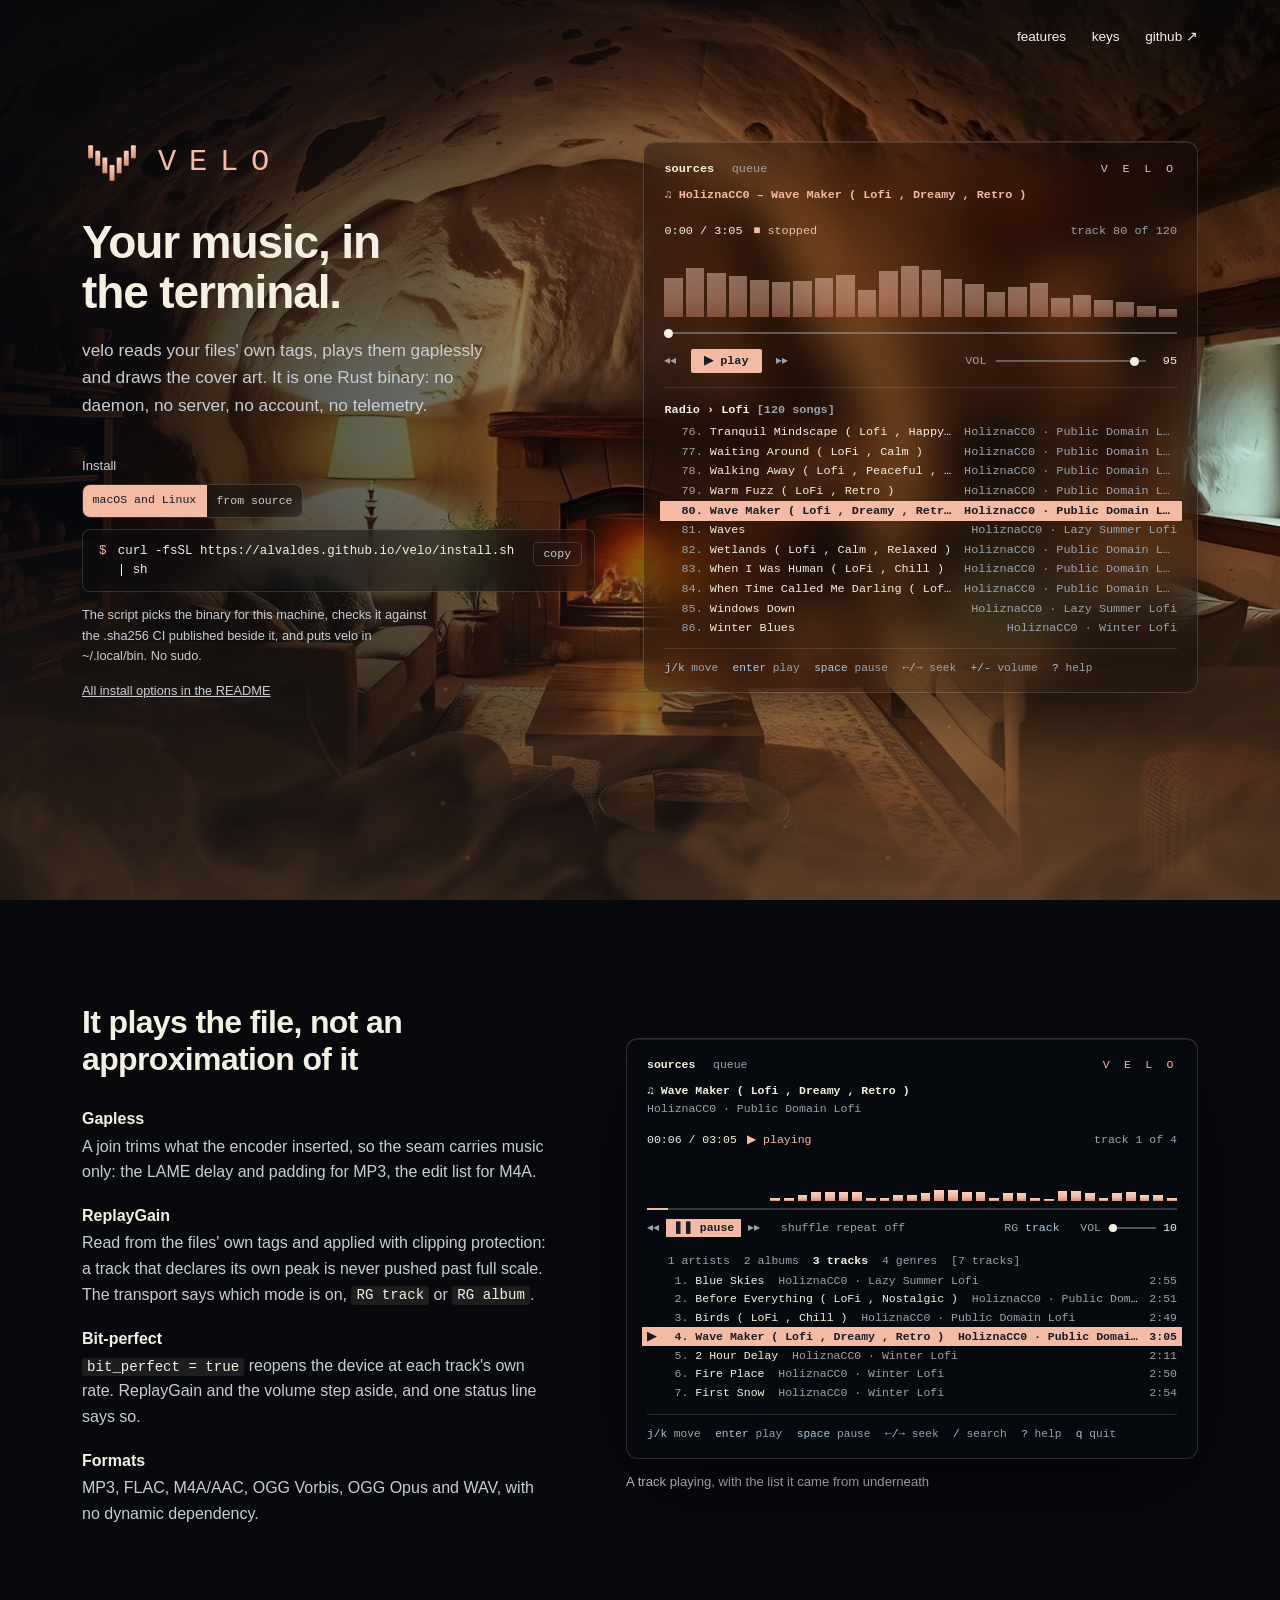
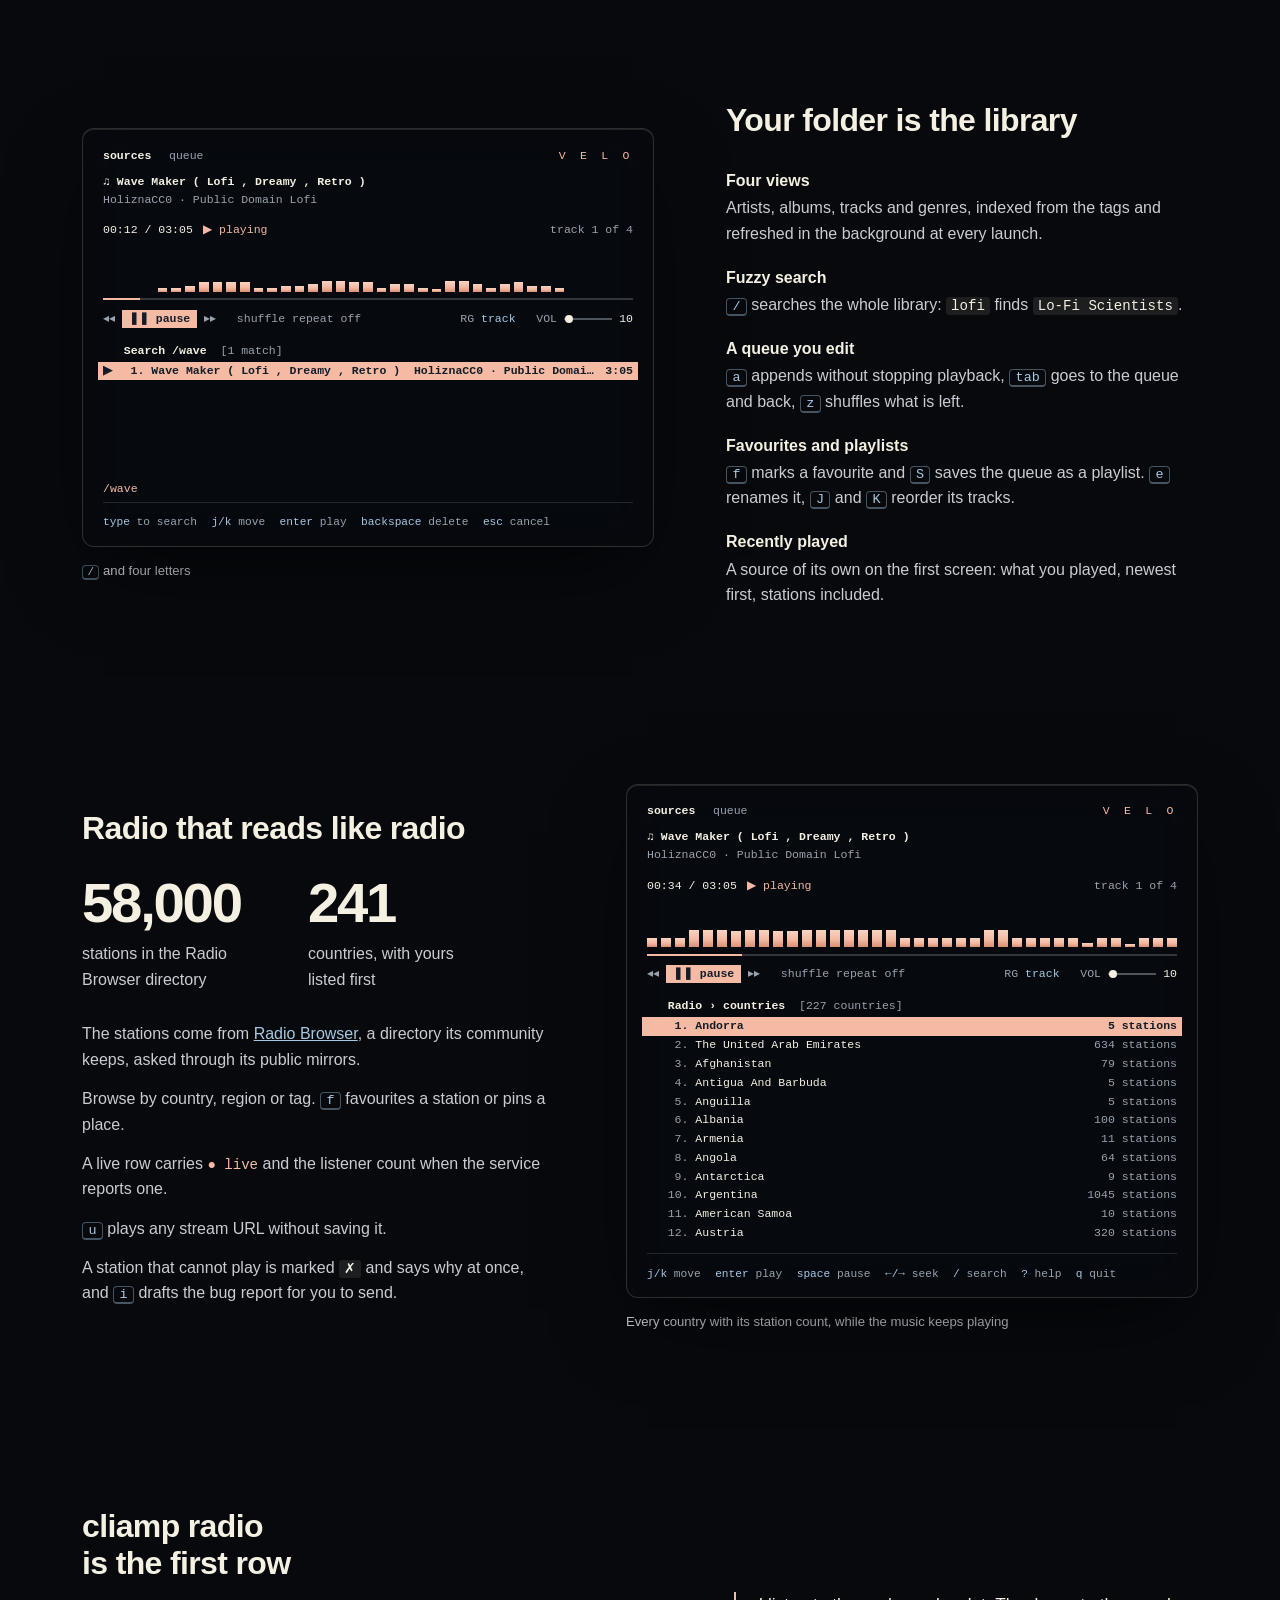
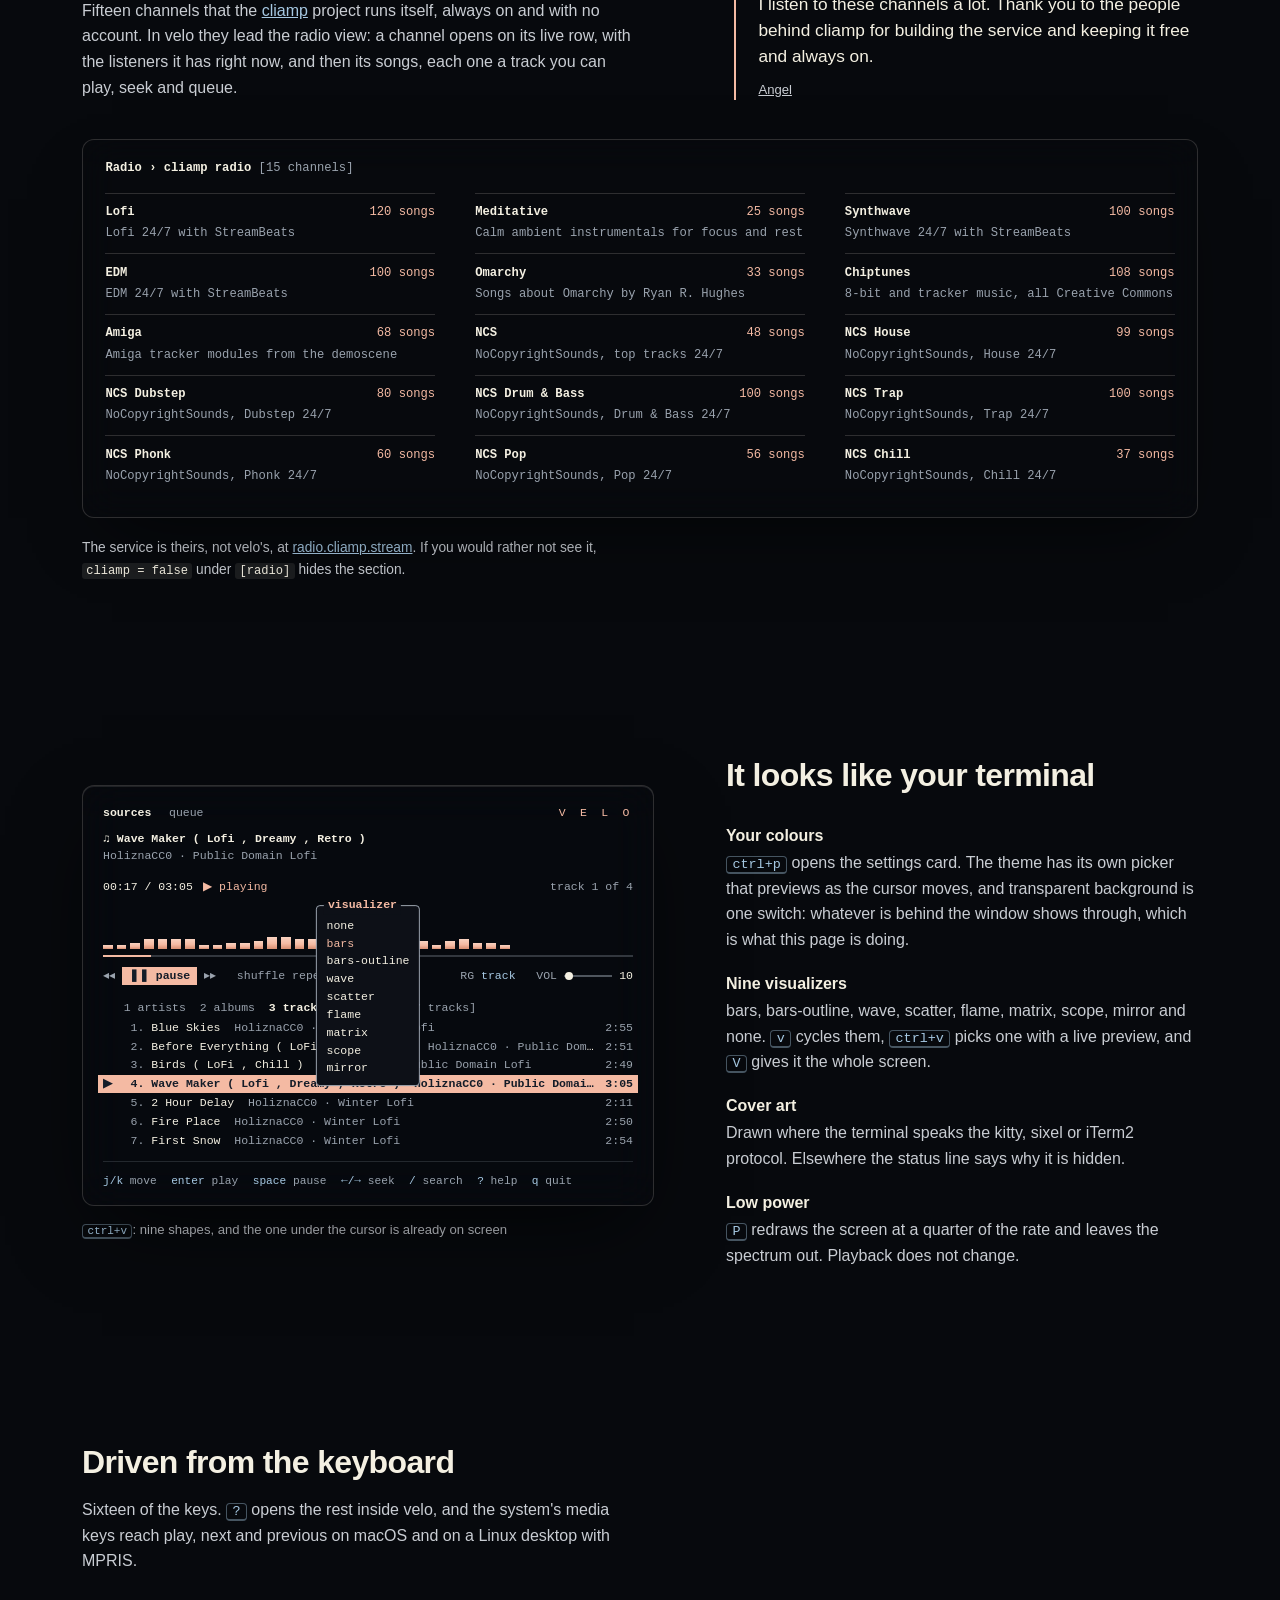
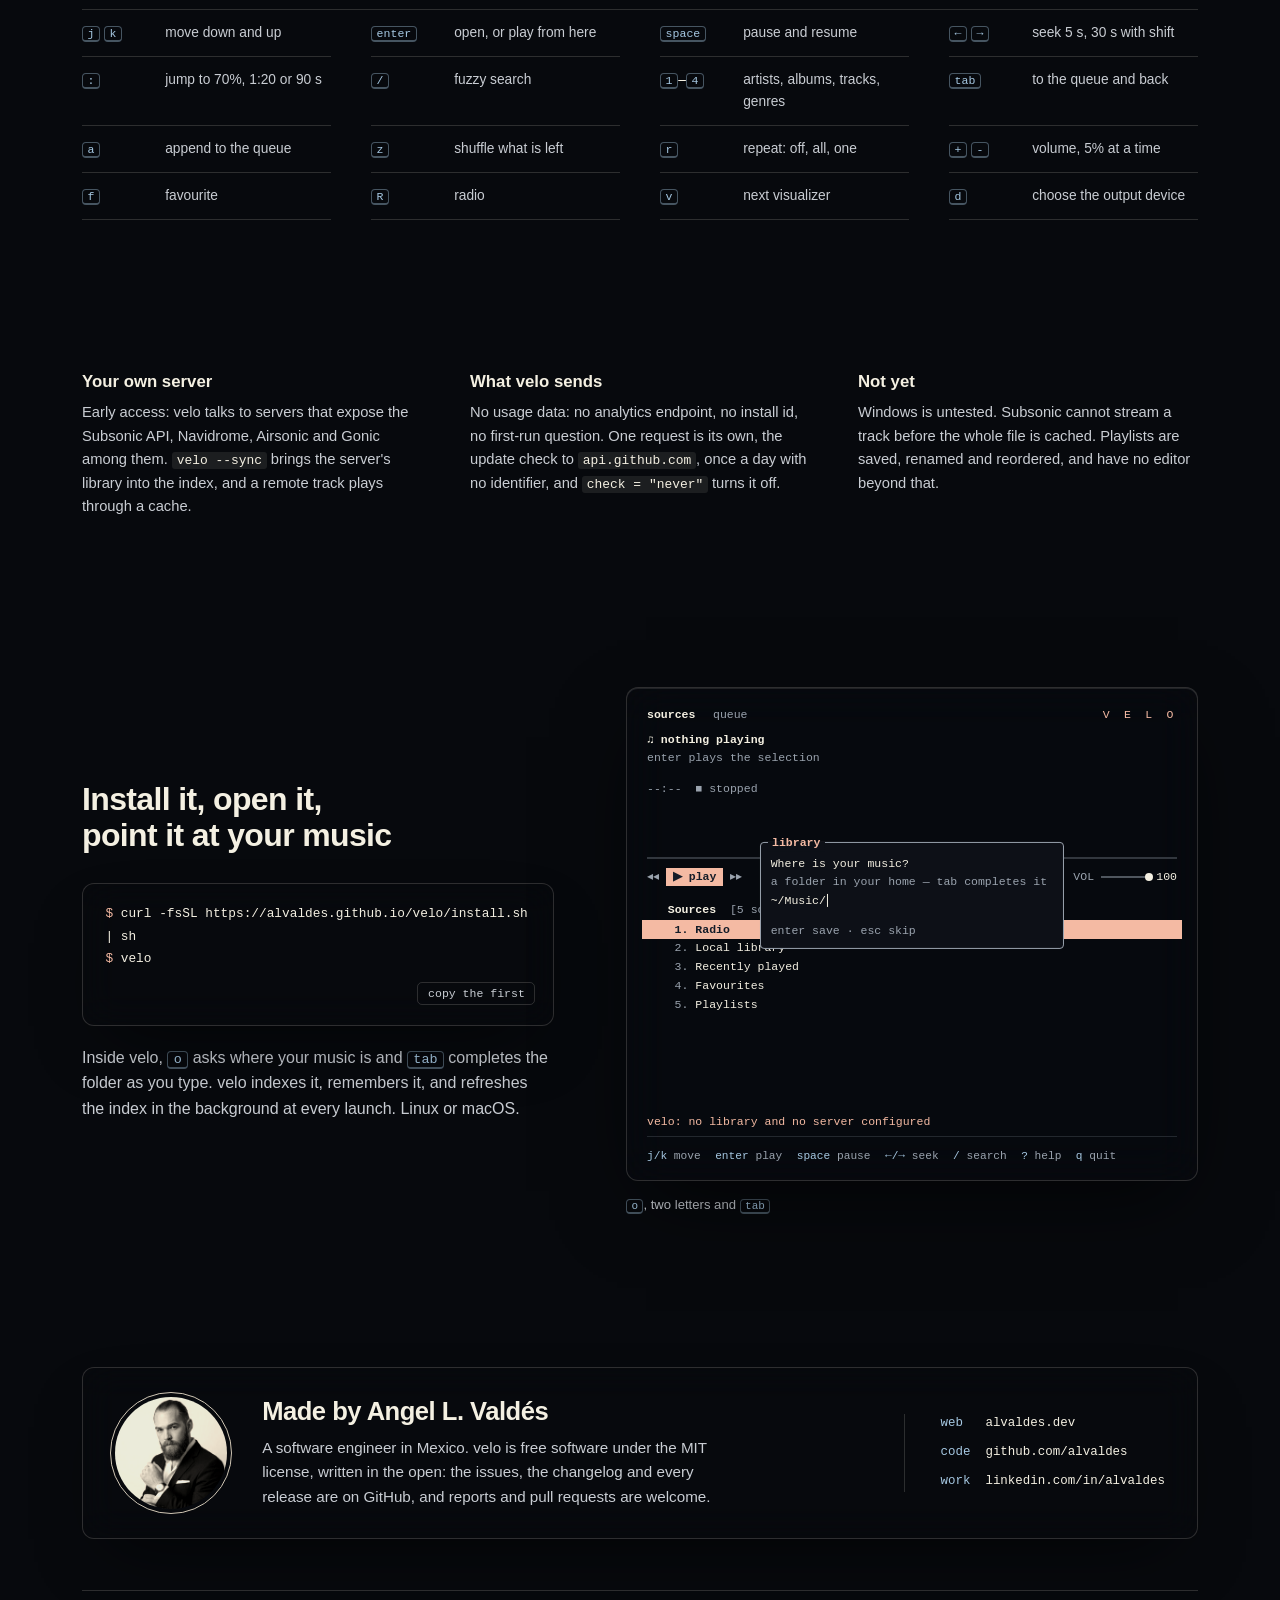
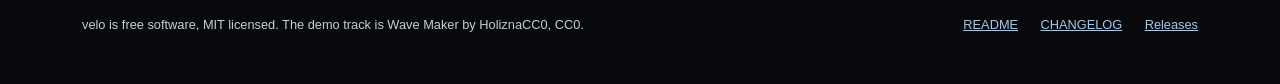
==== commit 1ea1c59d: "docs(site): a logo, the interface's own screens, cliamp radio and who made it The hero leads with th" ====
--- a/docs/index.html
+++ b/docs/index.html
@@ -5,7 +5,10 @@
 <meta name="viewport" content="width=device-width, initial-scale=1">
 <title>velo — a terminal music player, one binary</title>
 <meta name="description" content="velo indexes your music from its own tags and plays it gaplessly in your terminal: one Rust binary, no daemon, no server, no account, no telemetry.">
-<link rel="stylesheet" href="style.css?v=8">
+<link rel="icon" href="favicon.svg" type="image/svg+xml">
+<link rel="icon" href="favicon.ico" sizes="32x32">
+<link rel="apple-touch-icon" href="apple-touch-icon.png">
+<link rel="stylesheet" href="style.css?v=22">
 </head>
 <body>
 
@@ -17,7 +20,6 @@
 
 <header class="top">
   <div class="wrap top-inner">
-    <span class="brand">velo</span>
     <nav class="top-links" aria-label="Project">
       <a href="#features">features</a>
       <a href="#keys">keys</a>
@@ -36,26 +38,24 @@
 
     <div class="wrap hero-grid">
       <div class="pitch">
-        <h1 id="hero-h">Your music, in the terminal you already have open.</h1>
+        <p class="lockup"><img src="media/mark.svg" alt="" width="52" height="52"><span>velo</span></p>
+        <h1 id="hero-h">Your music, in the terminal.</h1>
         <p class="lede">velo reads your files' own tags, plays them gaplessly and
         draws the cover art. It is one Rust binary: no daemon, no server, no
         account, no telemetry.</p>
 
         <div class="install" id="install">
           <fieldset class="picker-field">
-            <legend>Install on</legend>
-            <div class="picker" role="radiogroup" aria-label="Platform">
-              <label><input type="radio" name="platform" value="aarch64-apple-darwin" checked><span>mac arm64</span></label>
-              <label><input type="radio" name="platform" value="x86_64-apple-darwin"><span>mac x64</span></label>
-              <label><input type="radio" name="platform" value="x86_64-unknown-linux-gnu"><span>linux x64</span></label>
-              <label><input type="radio" name="platform" value="aarch64-unknown-linux-gnu"><span>linux arm64</span></label>
-              <label><input type="radio" name="platform" value="source"><span>source</span></label>
+            <legend>Install</legend>
+            <div class="picker" role="radiogroup" aria-label="How to install">
+              <label><input type="radio" name="platform" value="script" checked><span>macOS and Linux</span></label>
+              <label><input type="radio" name="platform" value="source"><span>from source</span></label>
             </div>
           </fieldset>
 
           <div class="cmd">
             <span class="prompt" aria-hidden="true">$</span>
-            <code id="line">curl -fsSL https://raw.githubusercontent.com/alvaldes/velo/main/install.sh | sh</code>
+            <code id="line">curl -fsSL https://alvaldes.github.io/velo/install.sh | sh</code>
             <button type="button" class="copy" data-copy-from="line">copy</button>
           </div>
 
@@ -63,10 +63,6 @@
           checks it against the .sha256 CI published beside it, and puts velo in
           ~/.local/bin. No sudo.</p>
 
-          <p class="actions">
-            <a class="cta" id="download" href="https://github.com/alvaldes/velo/releases/latest">Download for macOS (Apple silicon)</a>
-            <span class="release" id="release">.tar.gz from the latest release</span>
-          </p>
           <p class="more-install"><a href="https://github.com/alvaldes/velo#install">All install options in the README</a></p>
         </div>
       </div>
@@ -166,8 +162,9 @@
           <div>
             <dt>ReplayGain</dt>
             <dd>Read from the files' own tags and applied with clipping
-            protection. velo can also measure an album the EBU R128 way and write
-            true-peak tags, and only when you add <code>--apply</code>.</dd>
+            protection: a track that declares its own peak is never pushed past
+            full scale. The transport says which mode is on, <code>RG track</code>
+            or <code>RG album</code>.</dd>
           </div>
           <div>
             <dt>Bit-perfect</dt>
@@ -182,13 +179,9 @@
           </div>
         </dl>
       </div>
-      <figure class="term">
-        <figcaption>Measure an album, then write the tags</figcaption>
-<pre><span class="p">$</span> velo --replaygain-scan album/*.flac
-<span class="c"># measure and print — a dry run</span>
-
-<span class="p">$</span> velo --replaygain-scan --apply album/*.flac
-<span class="c"># write the tags</span></pre>
+      <figure class="scene-fig">
+        <div class="app scene" role="img" aria-label="velo playing Wave Maker from the tracks view: the clock against the length, a spectrum of bars, the transport with pause and RG track, and seven tracks with the playing row marked"><div class="app-nav"><span class="app-tabs"><span class="on">sources</span><span>queue</span></span><span class="app-mark">V E L O</span></div><div class="s-title">♫ Wave Maker ( Lofi , Dreamy , Retro )</div><div class="s-sub">HoliznaCC0 · Public Domain Lofi</div><div class="app-clock"><span>00:06 / 03:05<span class="app-state">▶ playing</span></span><span class="app-of">track 1 of 4</span></div><div class="app-spectrum"><i style="--h:0"></i><i style="--h:0"></i><i style="--h:0"></i><i style="--h:0"></i><i style="--h:0"></i><i style="--h:0"></i><i style="--h:0"></i><i style="--h:0"></i><i style="--h:0"></i><i style="--h:8"></i><i style="--h:8"></i><i style="--h:14"></i><i style="--h:22"></i><i style="--h:22"></i><i style="--h:22"></i><i style="--h:22"></i><i style="--h:8"></i><i style="--h:8"></i><i style="--h:14"></i><i style="--h:14"></i><i style="--h:18"></i><i style="--h:26"></i><i style="--h:26"></i><i style="--h:22"></i><i style="--h:22"></i><i style="--h:8"></i><i style="--h:18"></i><i style="--h:18"></i><i style="--h:8"></i><i style="--h:6"></i><i style="--h:24"></i><i style="--h:24"></i><i style="--h:18"></i><i style="--h:8"></i><i style="--h:18"></i><i style="--h:22"></i><i style="--h:14"></i><i style="--h:14"></i><i style="--h:8"></i></div><div class="s-progress"><span style="width:4%"></span></div><div class="s-transport"><span><span class="dim">◂◂</span><b class="s-primary">❚❚ pause</b><span class="dim">▸▸</span><span class="dim s-gap">shuffle</span><span class="dim">repeat off</span></span><span><span class="dim">RG</span> <span class="s-cool">track</span><span class="dim s-gap">VOL</span><span class="s-gauge"><span style="left:10%"></span></span>10</span></div><div class="s-head"><span class="dim">1 artists</span><span class="dim">2 albums</span><b>3 tracks</b><span class="dim">4 genres</span><span class="dim">[7 tracks]</span></div><div class="s-rows"><div class="s-row"><span></span><span class="app-num">1.</span><span class="app-name">Blue Skies<span class="s-meta">HoliznaCC0 · Lazy Summer Lofi</span></span><span class="app-fact">2:55</span></div><div class="s-row"><span></span><span class="app-num">2.</span><span class="app-name">Before Everything ( LoFi , Nostalgic )<span class="s-meta">HoliznaCC0 · Public Domain Lofi</span></span><span class="app-fact">2:51</span></div><div class="s-row"><span></span><span class="app-num">3.</span><span class="app-name">Birds ( LoFi , Chill )<span class="s-meta">HoliznaCC0 · Public Domain Lofi</span></span><span class="app-fact">2:49</span></div><div class="s-row selected"><span>▶</span><span class="app-num">4.</span><span class="app-name">Wave Maker ( Lofi , Dreamy , Retro )<span class="s-meta">HoliznaCC0 · Public Domain Lofi</span></span><span class="app-fact">3:05</span></div><div class="s-row"><span></span><span class="app-num">5.</span><span class="app-name">2 Hour Delay<span class="s-meta">HoliznaCC0 · Winter Lofi</span></span><span class="app-fact">2:11</span></div><div class="s-row"><span></span><span class="app-num">6.</span><span class="app-name">Fire Place<span class="s-meta">HoliznaCC0 · Winter Lofi</span></span><span class="app-fact">2:50</span></div><div class="s-row"><span></span><span class="app-num">7.</span><span class="app-name">First Snow<span class="s-meta">HoliznaCC0 · Winter Lofi</span></span><span class="app-fact">2:54</span></div></div><div class="app-footer"><span><b>j/k</b> move</span><span><b>enter</b> play</span><span><b>space</b> pause</span><span><b>←/→</b> seek</span><span><b>/</b> search</span><span><b>?</b> help</span><span><b>q</b> quit</span></div></div>
+        <figcaption>A track playing, with the list it came from underneath</figcaption>
       </figure>
     </section>
 
@@ -214,31 +207,33 @@
           <div>
             <dt>Favourites and playlists</dt>
             <dd><kbd>f</kbd> marks a favourite and <kbd>S</kbd> saves the queue
-            as a playlist. <code>.m3u</code>, <code>.m3u8</code> and
-            <code>.pls</code> files import and export from the shell.</dd>
+            as a playlist. <kbd>e</kbd> renames it, <kbd>J</kbd> and
+            <kbd>K</kbd> reorder its tracks.</dd>
           </div>
           <div>
             <dt>Recently played</dt>
-            <dd><code>velo history --json</code> hands your last 500 plays to a
-            script.</dd>
+            <dd>A source of its own on the first screen: what you played,
+            newest first, stations included.</dd>
           </div>
         </dl>
       </div>
-      <figure class="term">
-        <figcaption>An import says what it could not find</figcaption>
-<pre><span class="p">$</span> velo playlist import ~/music/noche.m3u
-1 of 3 entries are gone
-/Users/you/music/old-take.flac
-imported "noche" with 2 of 3 entries</pre>
+      <figure class="scene-fig">
+        <div class="app scene" role="img" aria-label="The search view after typing wave: one match, Wave Maker, selected and playing"><div class="app-nav"><span class="app-tabs"><span class="on">sources</span><span>queue</span></span><span class="app-mark">V E L O</span></div><div class="s-title">♫ Wave Maker ( Lofi , Dreamy , Retro )</div><div class="s-sub">HoliznaCC0 · Public Domain Lofi</div><div class="app-clock"><span>00:12 / 03:05<span class="app-state">▶ playing</span></span><span class="app-of">track 1 of 4</span></div><div class="app-spectrum"><i style="--h:0"></i><i style="--h:0"></i><i style="--h:0"></i><i style="--h:0"></i><i style="--h:8"></i><i style="--h:8"></i><i style="--h:14"></i><i style="--h:22"></i><i style="--h:22"></i><i style="--h:22"></i><i style="--h:22"></i><i style="--h:8"></i><i style="--h:8"></i><i style="--h:14"></i><i style="--h:14"></i><i style="--h:18"></i><i style="--h:26"></i><i style="--h:26"></i><i style="--h:22"></i><i style="--h:22"></i><i style="--h:8"></i><i style="--h:18"></i><i style="--h:18"></i><i style="--h:8"></i><i style="--h:6"></i><i style="--h:24"></i><i style="--h:24"></i><i style="--h:18"></i><i style="--h:8"></i><i style="--h:18"></i><i style="--h:22"></i><i style="--h:14"></i><i style="--h:14"></i><i style="--h:8"></i><i style="--h:0"></i><i style="--h:0"></i><i style="--h:0"></i><i style="--h:0"></i><i style="--h:0"></i></div><div class="s-progress"><span style="width:7%"></span></div><div class="s-transport"><span><span class="dim">◂◂</span><b class="s-primary">❚❚ pause</b><span class="dim">▸▸</span><span class="dim s-gap">shuffle</span><span class="dim">repeat off</span></span><span><span class="dim">RG</span> <span class="s-cool">track</span><span class="dim s-gap">VOL</span><span class="s-gauge"><span style="left:10%"></span></span>10</span></div><div class="s-head"><b>Search /wave</b><span class="dim">[1 match]</span></div><div class="s-rows"><div class="s-row selected"><span>▶</span><span class="app-num">1.</span><span class="app-name">Wave Maker ( Lofi , Dreamy , Retro )<span class="s-meta">HoliznaCC0 · Public Domain Lofi</span></span><span class="app-fact">3:05</span></div></div><div class="s-space"></div><div class="s-status">/wave</div><div class="app-footer"><span><b>type</b> to search</span><span><b>j/k</b> move</span><span><b>enter</b> play</span><span><b>backspace</b> delete</span><span><b>esc</b> cancel</span></div></div>
+        <figcaption><kbd>/</kbd> and four letters</figcaption>
       </figure>
     </section>
 
-    <section class="radio" aria-labelledby="radio-h">
-      <h2 id="radio-h">Radio that reads like radio</h2>
-      <div class="radio-grid">
-        <p class="stat"><b>58,000</b> stations in the Radio Browser directory</p>
-        <p class="stat"><b>241</b> countries, with yours listed first</p>
+    <section class="band" aria-labelledby="radio-h">
+      <div class="band-copy">
+        <h2 id="radio-h">Radio that reads like radio</h2>
+        <div class="stats">
+          <p class="stat"><b>58,000</b> stations in the Radio Browser directory</p>
+          <p class="stat"><b>241</b> countries, with yours listed first</p>
+        </div>
         <ul class="plain">
+          <li>The stations come from <a href="https://www.radio-browser.info/">Radio
+          Browser</a>, a directory its community keeps, asked through its
+          public mirrors.</li>
           <li>Browse by country, region or tag. <kbd>f</kbd> favourites a station
           or pins a place.</li>
           <li>A live row carries <span class="live">● live</span> and the
@@ -248,24 +243,70 @@
           once, and <kbd>i</kbd> drafts the bug report for you to send.</li>
         </ul>
       </div>
-    </section>
-
-    <section class="band" aria-labelledby="look-h">
+      <figure class="scene-fig">
+        <div class="app scene" role="img" aria-label="The radio view listing countries, each with its number of stations, while Wave Maker keeps playing above"><div class="app-nav"><span class="app-tabs"><span class="on">sources</span><span>queue</span></span><span class="app-mark">V E L O</span></div><div class="s-title">♫ Wave Maker ( Lofi , Dreamy , Retro )</div><div class="s-sub">HoliznaCC0 · Public Domain Lofi</div><div class="app-clock"><span>00:34 / 03:05<span class="app-state">▶ playing</span></span><span class="app-of">track 1 of 4</span></div><div class="app-spectrum"><i style="--h:20"></i><i style="--h:20"></i><i style="--h:22"></i><i style="--h:40"></i><i style="--h:40"></i><i style="--h:40"></i><i style="--h:38"></i><i style="--h:40"></i><i style="--h:40"></i><i style="--h:38"></i><i style="--h:36"></i><i style="--h:40"></i><i style="--h:40"></i><i style="--h:40"></i><i style="--h:40"></i><i style="--h:40"></i><i style="--h:40"></i><i style="--h:40"></i><i style="--h:22"></i><i style="--h:22"></i><i style="--h:22"></i><i style="--h:22"></i><i style="--h:22"></i><i style="--h:22"></i><i style="--h:40"></i><i style="--h:40"></i><i style="--h:22"></i><i style="--h:22"></i><i style="--h:22"></i><i style="--h:22"></i><i style="--h:22"></i><i style="--h:10"></i><i style="--h:22"></i><i style="--h:22"></i><i style="--h:8"></i><i style="--h:22"></i><i style="--h:22"></i><i style="--h:22"></i></div><div class="s-progress"><span style="width:18%"></span></div><div class="s-transport"><span><span class="dim">◂◂</span><b class="s-primary">❚❚ pause</b><span class="dim">▸▸</span><span class="dim s-gap">shuffle</span><span class="dim">repeat off</span></span><span><span class="dim">RG</span> <span class="s-cool">track</span><span class="dim s-gap">VOL</span><span class="s-gauge"><span style="left:10%"></span></span>10</span></div><div class="s-head"><b>Radio › countries</b><span class="dim">[227 countries]</span></div><div class="s-rows"><div class="s-row selected"><span></span><span class="app-num">1.</span><span class="app-name">Andorra</span><span class="app-fact">5 stations</span></div><div class="s-row"><span></span><span class="app-num">2.</span><span class="app-name">The United Arab Emirates</span><span class="app-fact">634 stations</span></div><div class="s-row"><span></span><span class="app-num">3.</span><span class="app-name">Afghanistan</span><span class="app-fact">79 stations</span></div><div class="s-row"><span></span><span class="app-num">4.</span><span class="app-name">Antigua And Barbuda</span><span class="app-fact">5 stations</span></div><div class="s-row"><span></span><span class="app-num">5.</span><span class="app-name">Anguilla</span><span class="app-fact">5 stations</span></div><div class="s-row"><span></span><span class="app-num">6.</span><span class="app-name">Albania</span><span class="app-fact">100 stations</span></div><div class="s-row"><span></span><span class="app-num">7.</span><span class="app-name">Armenia</span><span class="app-fact">11 stations</span></div><div class="s-row"><span></span><span class="app-num">8.</span><span class="app-name">Angola</span><span class="app-fact">64 stations</span></div><div class="s-row"><span></span><span class="app-num">9.</span><span class="app-name">Antarctica</span><span class="app-fact">9 stations</span></div><div class="s-row"><span></span><span class="app-num">10.</span><span class="app-name">Argentina</span><span class="app-fact">1045 stations</span></div><div class="s-row"><span></span><span class="app-num">11.</span><span class="app-name">American Samoa</span><span class="app-fact">10 stations</span></div><div class="s-row"><span></span><span class="app-num">12.</span><span class="app-name">Austria</span><span class="app-fact">320 stations</span></div></div><div class="app-footer"><span><b>j/k</b> move</span><span><b>enter</b> play</span><span><b>space</b> pause</span><span><b>←/→</b> seek</span><span><b>/</b> search</span><span><b>?</b> help</span><span><b>q</b> quit</span></div></div>
+        <figcaption>Every country with its station count, while the music keeps playing</figcaption>
+      </figure>
+    </section>
+
+    <section class="cliamp" aria-labelledby="cliamp-h">
+      <div class="cliamp-head">
+        <div>
+          <h2 id="cliamp-h">cliamp radio is the first row</h2>
+          <p class="section-lede">Fifteen channels that the
+          <a href="https://cliamp.stream">cliamp</a> project runs itself, always
+          on and with no account. In velo they lead the radio view: a channel
+          opens on its live row, with the listeners it has right now, and then
+          its songs, each one a track you can play, seek and queue.</p>
+        </div>
+        <blockquote class="thanks">
+          <p>I listen to these channels a lot. Thank you to the people behind
+          cliamp for building the service and keeping it free and always on.</p>
+          <footer><a href="#maker">Angel</a></footer>
+        </blockquote>
+      </div>
+      <div class="channels">
+        <p class="channels-head"><b>Radio › cliamp radio</b> <span>[15 channels]</span></p>
+        <ul>
+          <li><span class="ch-name">Lofi</span><span class="ch-songs">120 songs</span><span class="ch-what">Lofi 24/7 with StreamBeats</span></li>
+          <li><span class="ch-name">Meditative</span><span class="ch-songs">25 songs</span><span class="ch-what">Calm ambient instrumentals for focus and rest</span></li>
+          <li><span class="ch-name">Synthwave</span><span class="ch-songs">100 songs</span><span class="ch-what">Synthwave 24/7 with StreamBeats</span></li>
+          <li><span class="ch-name">EDM</span><span class="ch-songs">100 songs</span><span class="ch-what">EDM 24/7 with StreamBeats</span></li>
+          <li><span class="ch-name">Omarchy</span><span class="ch-songs">33 songs</span><span class="ch-what">Songs about Omarchy by Ryan R. Hughes</span></li>
+          <li><span class="ch-name">Chiptunes</span><span class="ch-songs">108 songs</span><span class="ch-what">8-bit and tracker music, all Creative Commons</span></li>
+          <li><span class="ch-name">Amiga</span><span class="ch-songs">68 songs</span><span class="ch-what">Amiga tracker modules from the demoscene</span></li>
+          <li><span class="ch-name">NCS</span><span class="ch-songs">48 songs</span><span class="ch-what">NoCopyrightSounds, top tracks 24/7</span></li>
+          <li><span class="ch-name">NCS House</span><span class="ch-songs">99 songs</span><span class="ch-what">NoCopyrightSounds, House 24/7</span></li>
+          <li><span class="ch-name">NCS Dubstep</span><span class="ch-songs">80 songs</span><span class="ch-what">NoCopyrightSounds, Dubstep 24/7</span></li>
+          <li><span class="ch-name">NCS Drum &amp; Bass</span><span class="ch-songs">100 songs</span><span class="ch-what">NoCopyrightSounds, Drum &amp; Bass 24/7</span></li>
+          <li><span class="ch-name">NCS Trap</span><span class="ch-songs">100 songs</span><span class="ch-what">NoCopyrightSounds, Trap 24/7</span></li>
+          <li><span class="ch-name">NCS Phonk</span><span class="ch-songs">60 songs</span><span class="ch-what">NoCopyrightSounds, Phonk 24/7</span></li>
+          <li><span class="ch-name">NCS Pop</span><span class="ch-songs">56 songs</span><span class="ch-what">NoCopyrightSounds, Pop 24/7</span></li>
+          <li><span class="ch-name">NCS Chill</span><span class="ch-songs">37 songs</span><span class="ch-what">NoCopyrightSounds, Chill 24/7</span></li>
+        </ul>
+      </div>
+      <p class="cliamp-note">The service is theirs, not velo's, at
+      <a href="https://radio.cliamp.stream">radio.cliamp.stream</a>. If you would
+      rather not see it, <code>cliamp = false</code> under <code>[radio]</code>
+      hides the section.</p>
+    </section>
+
+    <section class="band flip" aria-labelledby="look-h">
       <div class="band-copy">
         <h2 id="look-h">It looks like your terminal</h2>
         <dl class="points">
           <div>
             <dt>Your colours</dt>
-            <dd>Seven theme colours in <code>config.toml</code>, or the
-            terminal's own background and text.
-            <code>transparent_background = true</code> lets whatever is behind
-            the window show through, which is what this page is doing.</dd>
+            <dd><kbd>ctrl+p</kbd> opens the settings card. The theme has its own
+            picker that previews as the cursor moves, and transparent
+            background is one switch: whatever is behind the window shows
+            through, which is what this page is doing.</dd>
           </div>
           <div>
             <dt>Nine visualizers</dt>
             <dd>bars, bars-outline, wave, scatter, flame, matrix, scope, mirror
-            and none. <kbd>v</kbd> cycles them and <kbd>V</kbd> gives one the
-            whole screen.</dd>
+            and none. <kbd>v</kbd> cycles them, <kbd>ctrl+v</kbd> picks one
+            with a live preview, and <kbd>V</kbd> gives it the whole screen.</dd>
           </div>
           <div>
             <dt>Cover art</dt>
@@ -279,17 +320,9 @@
           </div>
         </dl>
       </div>
-      <figure class="term">
-        <figcaption>The factory theme, in config.toml</figcaption>
-<pre>[theme]
-background = <span class="sw" style="--c:#141c28"></span>"#141c28"
-text       = <span class="sw" style="--c:#f4f0e2"></span>"#f4f0e2"
-dim        = <span class="sw" style="--c:#767676"></span>"#767676"
-accent     = <span class="sw" style="--c:#f4baa3"></span>"#f4baa3"
-secondary  = <span class="sw" style="--c:#a6c8e2"></span>"#a6c8e2"
-border     = <span class="sw" style="--c:#252939"></span>"#252939"
-ink        = <span class="sw" style="--c:#000000"></span>"#000000"
-transparent_background = true</pre>
+      <figure class="scene-fig">
+        <div class="app scene" role="img" aria-label="The visualizer picker open over the tracks view: none, bars, bars-outline, wave, scatter, flame, matrix, scope and mirror, one per row, with bars focused"><div class="app-nav"><span class="app-tabs"><span class="on">sources</span><span>queue</span></span><span class="app-mark">V E L O</span></div><div class="s-title">♫ Wave Maker ( Lofi , Dreamy , Retro )</div><div class="s-sub">HoliznaCC0 · Public Domain Lofi</div><div class="app-clock"><span>00:17 / 03:05<span class="app-state">▶ playing</span></span><span class="app-of">track 1 of 4</span></div><div class="app-spectrum"><i style="--h:8"></i><i style="--h:8"></i><i style="--h:14"></i><i style="--h:22"></i><i style="--h:22"></i><i style="--h:22"></i><i style="--h:22"></i><i style="--h:8"></i><i style="--h:8"></i><i style="--h:14"></i><i style="--h:14"></i><i style="--h:18"></i><i style="--h:26"></i><i style="--h:26"></i><i style="--h:22"></i><i style="--h:22"></i><i style="--h:8"></i><i style="--h:18"></i><i style="--h:18"></i><i style="--h:8"></i><i style="--h:6"></i><i style="--h:24"></i><i style="--h:24"></i><i style="--h:18"></i><i style="--h:8"></i><i style="--h:18"></i><i style="--h:22"></i><i style="--h:14"></i><i style="--h:14"></i><i style="--h:8"></i><i style="--h:0"></i><i style="--h:0"></i><i style="--h:0"></i><i style="--h:0"></i><i style="--h:0"></i><i style="--h:0"></i><i style="--h:0"></i><i style="--h:0"></i><i style="--h:0"></i></div><div class="s-progress"><span style="width:9%"></span></div><div class="s-transport"><span><span class="dim">◂◂</span><b class="s-primary">❚❚ pause</b><span class="dim">▸▸</span><span class="dim s-gap">shuffle</span><span class="dim">repeat off</span></span><span><span class="dim">RG</span> <span class="s-cool">track</span><span class="dim s-gap">VOL</span><span class="s-gauge"><span style="left:10%"></span></span>10</span></div><div class="s-head"><span class="dim">1 artists</span><span class="dim">2 albums</span><b>3 tracks</b><span class="dim">4 genres</span><span class="dim">[7 tracks]</span></div><div class="s-rows"><div class="s-row"><span></span><span class="app-num">1.</span><span class="app-name">Blue Skies<span class="s-meta">HoliznaCC0 · Lazy Summer Lofi</span></span><span class="app-fact">2:55</span></div><div class="s-row"><span></span><span class="app-num">2.</span><span class="app-name">Before Everything ( LoFi , Nostalgic )<span class="s-meta">HoliznaCC0 · Public Domain Lofi</span></span><span class="app-fact">2:51</span></div><div class="s-row"><span></span><span class="app-num">3.</span><span class="app-name">Birds ( LoFi , Chill )<span class="s-meta">HoliznaCC0 · Public Domain Lofi</span></span><span class="app-fact">2:49</span></div><div class="s-row selected"><span>▶</span><span class="app-num">4.</span><span class="app-name">Wave Maker ( Lofi , Dreamy , Retro )<span class="s-meta">HoliznaCC0 · Public Domain Lofi</span></span><span class="app-fact">3:05</span></div><div class="s-row"><span></span><span class="app-num">5.</span><span class="app-name">2 Hour Delay<span class="s-meta">HoliznaCC0 · Winter Lofi</span></span><span class="app-fact">2:11</span></div><div class="s-row"><span></span><span class="app-num">6.</span><span class="app-name">Fire Place<span class="s-meta">HoliznaCC0 · Winter Lofi</span></span><span class="app-fact">2:50</span></div><div class="s-row"><span></span><span class="app-num">7.</span><span class="app-name">First Snow<span class="s-meta">HoliznaCC0 · Winter Lofi</span></span><span class="app-fact">2:54</span></div></div><div class="s-card s-card-list"><b class="s-card-title">visualizer</b><span>none</span><span class="on">bars</span><span>bars-outline</span><span>wave</span><span>scatter</span><span>flame</span><span>matrix</span><span>scope</span><span>mirror</span></div><div class="app-footer"><span><b>j/k</b> move</span><span><b>enter</b> play</span><span><b>space</b> pause</span><span><b>←/→</b> seek</span><span><b>/</b> search</span><span><b>?</b> help</span><span><b>q</b> quit</span></div></div>
+        <figcaption><kbd>ctrl+v</kbd>: nine shapes, and the one under the cursor is already on screen</figcaption>
       </figure>
     </section>
 
@@ -341,16 +374,38 @@
       </div>
     </section>
 
-    <section class="start" aria-labelledby="start-h">
-      <h2 id="start-h">Three lines to the first song</h2>
-      <figure class="term">
-<pre><span class="p">$</span> <span id="start-line">curl -fsSL https://raw.githubusercontent.com/alvaldes/velo/main/install.sh | sh</span>
-<span class="p">$</span> velo --library /path/to/your/music --index
-<span class="p">$</span> velo --library /path/to/your/music</pre>
-        <button type="button" class="copy" data-copy-from="start-line">copy the first</button>
+    <section class="band start" aria-labelledby="start-h">
+      <div class="band-copy">
+        <h2 id="start-h">Install it, open it, point it at your music</h2>
+        <figure class="term">
+<pre><span class="p">$</span> <span id="start-line">curl -fsSL https://alvaldes.github.io/velo/install.sh | sh</span>
+<span class="p">$</span> velo</pre>
+          <button type="button" class="copy" data-copy-from="start-line">copy the first</button>
+        </figure>
+        <p class="section-lede">Inside velo, <kbd>o</kbd> asks where your music is
+        and <kbd>tab</kbd> completes the folder as you type. velo indexes it,
+        remembers it, and refreshes the index in the background at every
+        launch. Linux or macOS.</p>
+      </div>
+      <figure class="scene-fig">
+        <div class="app scene" role="img" aria-label="The library prompt over the first screen: Where is your music? with ~/Music/ typed and completed"><div class="app-nav"><span class="app-tabs"><span class="on">sources</span><span>queue</span></span><span class="app-mark">V E L O</span></div><div class="s-title">♫ nothing playing</div><div class="s-sub">enter plays the selection</div><div class="app-clock"><span class="dim">--:--<span class="s-stopped">■ stopped</span></span></div><div class="app-spectrum"></div><div class="s-progress"></div><div class="s-transport"><span><span class="dim">◂◂</span><b class="s-primary">▶ play</b><span class="dim">▸▸</span><span class="dim s-gap">shuffle</span><span class="dim">repeat off</span></span><span><span class="dim">RG</span> <span class="s-cool">track</span><span class="dim s-gap">VOL</span><span class="s-gauge"><span style="left:100%"></span></span>100</span></div><div class="s-head"><b>Sources</b><span class="dim">[5 sources]</span></div><div class="s-rows"><div class="s-row selected"><span></span><span class="app-num">1.</span><span class="app-name">Radio</span><span class="app-fact"></span></div><div class="s-row"><span></span><span class="app-num">2.</span><span class="app-name">Local library</span><span class="app-fact"></span></div><div class="s-row"><span></span><span class="app-num">3.</span><span class="app-name">Recently played</span><span class="app-fact"></span></div><div class="s-row"><span></span><span class="app-num">4.</span><span class="app-name">Favourites</span><span class="app-fact"></span></div><div class="s-row"><span></span><span class="app-num">5.</span><span class="app-name">Playlists</span><span class="app-fact"></span></div></div><div class="s-space"></div><div class="s-card s-card-prompt"><b class="s-card-title">library</b><span>Where is your music?</span><span class="dim">a folder in your home — tab completes it</span><span>~/Music/<i class="s-caret"></i></span><span class="dim s-card-keys">enter save · esc skip</span></div><div class="s-status">velo: no library and no server configured</div><div class="app-footer"><span><b>j/k</b> move</span><span><b>enter</b> play</span><span><b>space</b> pause</span><span><b>←/→</b> seek</span><span><b>/</b> search</span><span><b>?</b> help</span><span><b>q</b> quit</span></div></div>
+        <figcaption><kbd>o</kbd>, two letters and <kbd>tab</kbd></figcaption>
       </figure>
-      <p class="section-lede">Linux or macOS. Building from source needs Rust 1.88
-      or newer.</p>
+    </section>
+
+    <section class="maker" id="maker" aria-labelledby="maker-h">
+      <img src="media/alvaldes.jpg" alt="" width="112" height="112">
+      <div class="maker-copy">
+        <h2 id="maker-h">Made by Angel L. Valdés</h2>
+        <p>A software engineer in Mexico. velo is free software under the MIT
+        license, written in the open: the issues, the changelog and every
+        release are on GitHub, and reports and pull requests are welcome.</p>
+      </div>
+      <ul class="maker-links">
+        <li><a href="https://alvaldes.dev"><b>web</b> alvaldes.dev</a></li>
+        <li><a href="https://github.com/alvaldes"><b>code</b> github.com/alvaldes</a></li>
+        <li><a href="https://www.linkedin.com/in/alvaldes"><b>work</b> linkedin.com/in/alvaldes</a></li>
+      </ul>
     </section>
   </div>
 </main>
@@ -365,7 +420,7 @@
     </span>
   </footer>
 </div>
-<script src="app.js?v=8"></script>
+<script src="app.js?v=14"></script>
 <script type="module" src="fog.js?v=8"></script>
 </body>
 </html>
--- a/docs/style.css
+++ b/docs/style.css
@@ -99,18 +99,10 @@
 
 .top-inner {
   display: flex;
-  justify-content: space-between;
+  justify-content: flex-end;
   align-items: center;
   padding-top: 1.6rem;
   padding-bottom: 1.6rem;
-}
-
-.brand {
-  font-family: var(--mono);
-  letter-spacing: 0.42em;
-  text-transform: uppercase;
-  font-size: 0.95rem;
-  color: var(--accent);
 }
 
 .top-links {
@@ -176,6 +168,21 @@
 
 .hero-grid > * { min-width: 0; }
 
+/* The name, the way the interface writes it in its own corner. */
+.lockup {
+  display: flex;
+  align-items: center;
+  gap: 1rem;
+  margin: 0 0 1.6rem;
+  font-family: var(--mono);
+  font-size: 1.9rem;
+  letter-spacing: 0.42em;
+  text-transform: uppercase;
+  color: var(--accent);
+}
+
+.lockup img { display: block; width: 60px; height: 60px; }
+
 h1 {
   font-size: clamp(2.1rem, 3.6vw, 3.3rem);
   line-height: 1.08;
@@ -229,6 +236,15 @@
   white-space: nowrap;
 }
 
+/* Controls, not prose: a drag across them should not paint a selection. */
+.picker,
+.app,
+.copy,
+.cta {
+  -webkit-user-select: none;
+  user-select: none;
+}
+
 .picker label:last-child { border-right: 0; }
 .picker label:hover { color: var(--text); }
 
@@ -292,12 +308,72 @@
   max-width: 50ch;
 }
 
-.actions {
-  display: flex;
-  gap: 1rem;
-  align-items: center;
-  flex-wrap: wrap;
-  margin: 1.5rem 0 0;
+.cta {
+  -webkit-user-select: none;
+  user-select: none;
+}
+
+.picker label:last-child { border-right: 0; }
+.picker label:hover { color: var(--text); }
+
+.picker label:has(input:checked) {
+  background: var(--accent);
+  color: var(--accent-ink);
+}
+
+.picker input {
+  position: absolute;
+  opacity: 0;
+  width: 1px;
+  height: 1px;
+}
+
+.cmd {
+  display: flex;
+  align-items: flex-start;
+  gap: 0.7rem;
+  background: var(--glass);
+  -webkit-backdrop-filter: blur(14px);
+  backdrop-filter: blur(14px);
+  border: 1px solid var(--hair);
+  border-radius: 8px;
+  padding: 0.75rem 0.8rem 0.75rem 1rem;
+  font-family: var(--mono);
+  font-size: 0.78rem;
+}
+
+.prompt { color: var(--accent); flex: none; line-height: 1.5; }
+
+/* The whole command is always on screen: it wraps instead of scrolling, so
+   what gets copied is what was read. */
+.cmd code {
+  color: var(--text);
+  flex: 1;
+  min-width: 0;
+  /* Wrapped the way a terminal wraps a long line: at the edge, not at a word. */
+  word-break: break-all;
+  line-height: 1.5;
+}
+
+.copy {
+  font-family: var(--mono);
+  font-size: 0.72rem;
+  background: transparent;
+  border: 1px solid var(--hair);
+  color: var(--soft);
+  border-radius: 5px;
+  padding: 0.28rem 0.6rem;
+  cursor: pointer;
+  flex: none;
+}
+
+.copy:hover { color: var(--text); border-color: var(--soft); }
+
+.hint {
+  font-size: 0.8rem;
+  color: var(--soft);
+  margin: 0.8rem 0 0;
+  max-width: 50ch;
 }
 
 .cta {
@@ -312,12 +388,6 @@
 }
 
 .cta:hover { filter: brightness(1.06); }
-
-.release {
-  font-family: var(--mono);
-  font-size: 0.74rem;
-  color: var(--soft);
-}
 
 .more-install {
   margin: 0.9rem 0 0;
@@ -515,9 +585,12 @@
   grid-template-columns: 3.4ch 1fr auto;
   gap: 1ch;
   align-items: baseline;
+  position: relative;
   width: calc(100% + 0.6rem);
   margin: 0 -0.3rem;
-  padding: 0.04rem 0.3rem;
+  /* Every row keeps two cells for the marker, the way the interface does: the
+     numbers and names never move when a row starts to play. */
+  padding: 0.04rem 0.3rem 0.04rem calc(0.3rem + 2ch);
   border-radius: 1px;
 }
 
@@ -543,7 +616,6 @@
 }
 
 .app button.app-row.selected {
-  grid-template-columns: 5ch 1fr auto;
   background: var(--accent);
   color: var(--accent-ink);
   font-weight: 600;
@@ -552,7 +624,12 @@
 .app-row.selected .app-num,
 .app-row.selected .app-fact { color: var(--accent-ink); }
 
-#marker { margin-right: 0.6ch; }
+#marker {
+  position: absolute;
+  left: 0.3rem;
+  width: 2ch;
+  text-align: left;
+}
 
 .app-footer {
   display: flex;
@@ -655,14 +732,16 @@
 }
 
 /* A band: prose on one side, the thing itself on the other. */
+/* The picture column is the width of the player in the hero. */
 .band {
   display: grid;
-  grid-template-columns: minmax(0, 1fr) minmax(0, 1fr);
+  grid-template-columns: minmax(0, 1fr) minmax(0, 572px);
   gap: 4.5rem;
   align-items: center;
   padding: 5.5rem 0;
 }
 
+.band.flip { grid-template-columns: minmax(0, 572px) minmax(0, 1fr); }
 .band.flip .band-copy { order: 2; }
 
 .points {
@@ -723,15 +802,187 @@
   outline: 1px solid rgba(244, 240, 226, 0.35);
 }
 
+/* Scenes: other screens of the interface, drawn in the same glass as the
+   player in the hero and at its width, from captures of the real thing. They
+   are pictures, not controls. */
+.scene-fig { margin: 0; }
+
+.scene-fig figcaption {
+  margin-top: 0.8rem;
+  font-size: 0.82rem;
+  color: var(--soft);
+}
+
+.scene {
+  font-size: 0.72rem;
+  cursor: default;
+  overflow: hidden;
+}
+
+.scene .app-tabs span { color: var(--dim); }
+.scene .app-tabs span.on { color: var(--text); font-weight: 600; }
+
+.s-title { font-weight: 600; }
+.s-sub { color: var(--dim); margin-bottom: 0.8rem; }
+.s-stopped { margin-left: 2ch; }
+
+.scene .app-spectrum {
+  opacity: 1;
+  height: 44px;
+  gap: 4px;
+  margin-bottom: 0.4rem;
+}
+
+.s-progress {
+  height: 2px;
+  background: rgba(154, 163, 174, 0.3);
+  margin-bottom: 0.6rem;
+}
+
+.s-progress span {
+  display: block;
+  height: 100%;
+  background: var(--accent);
+}
+
+.s-transport {
+  display: flex;
+  justify-content: space-between;
+  align-items: center;
+  gap: 1rem;
+  margin-bottom: 0.9rem;
+  white-space: nowrap;
+}
+
+.s-transport > span {
+  display: inline-flex;
+  align-items: center;
+  gap: 1ch;
+}
+
+.s-primary {
+  background: var(--accent);
+  color: var(--accent-ink);
+  padding: 0 1ch;
+}
+
+.s-gap { margin-left: 2ch; }
+.s-cool { color: var(--cool); }
+
+.s-gauge {
+  position: relative;
+  width: 7ch;
+  height: 2px;
+  background: rgba(154, 163, 174, 0.5);
+}
+
+.s-gauge span {
+  position: absolute;
+  top: -3px;
+  width: 8px;
+  height: 8px;
+  margin-left: -4px;
+  border-radius: 50%;
+  background: var(--text);
+}
+
+.s-head {
+  display: flex;
+  gap: 2ch;
+  padding-left: 3ch;
+  margin-bottom: 0.1rem;
+  white-space: nowrap;
+}
+
+.s-head b { font-weight: 600; }
+
+.s-rows { margin-bottom: 0.7rem; }
+
+.s-row {
+  display: grid;
+  grid-template-columns: 2ch 3ch minmax(0, 1fr) auto;
+  gap: 1ch;
+  margin: 0 -0.3rem;
+  padding: 0.03rem 0.3rem;
+}
+
+.s-row .app-name { min-width: 0; }
+.s-meta { color: var(--dim); margin-left: 2ch; }
+
+.s-row.selected {
+  background: var(--accent);
+  color: var(--accent-ink);
+  font-weight: 600;
+}
+
+.s-row.selected .app-num,
+.s-row.selected .app-fact,
+.s-row.selected .s-meta { color: var(--accent-ink); }
+
+.s-space { height: 5.5rem; }
+
+.s-status {
+  color: var(--accent);
+  white-space: nowrap;
+  overflow: hidden;
+  text-overflow: ellipsis;
+  margin-bottom: 0.3rem;
+}
+
+/* The interface's own cards: a thin frame with its title set into the edge. */
+.s-card {
+  position: absolute;
+  display: grid;
+  padding: 0.7rem 1.4ch 0.5rem;
+  background: rgb(13, 16, 23);
+  border: 1px solid var(--dim);
+  border-radius: 4px;
+}
+
+.s-card-title {
+  position: absolute;
+  top: -0.8em;
+  left: 1ch;
+  padding: 0 0.6ch;
+  color: var(--accent);
+  font-weight: 600;
+  background: linear-gradient(180deg, transparent 45%, rgb(13, 16, 23) 45%);
+}
+
+/* Both cards sit in the middle of the screen, as the interface places them. */
+.s-card-list,
+.s-card-prompt {
+  left: 50%;
+  top: 50%;
+  transform: translate(-50%, -50%);
+}
+
+.s-card-list .on { color: var(--accent); }
+
+.s-card-prompt {
+  /* Raised so its title lands in the empty spectrum rows, clear of the transport. */
+  top: calc(50% - 2.4rem);
+  width: min(86%, 44ch);
+  gap: 0.05rem;
+}
+
+.s-card-keys { margin-top: 0.7rem; }
+
+.s-caret {
+  display: inline-block;
+  width: 1px;
+  height: 1.1em;
+  margin-left: 1px;
+  vertical-align: text-bottom;
+  background: var(--text);
+}
+
 /* ---- radio ---- */
 
-.radio { padding: 5.5rem 0; }
-
-.radio-grid {
-  display: grid;
-  grid-template-columns: 1fr 1fr 1.7fr;
+.stats {
+  display: flex;
   gap: 3rem;
-  align-items: start;
+  margin-bottom: 1.8rem;
 }
 
 .stat {
@@ -741,7 +992,7 @@
 
 .stat b {
   display: block;
-  font-size: clamp(2.8rem, 6vw, 4.8rem);
+  font-size: clamp(2.4rem, 4.4vw, 3.6rem);
   line-height: 1;
   letter-spacing: -0.04em;
   font-weight: 650;
@@ -760,6 +1011,93 @@
 
 .live { color: var(--accent); font-family: var(--mono); font-size: 0.88em; }
 
+/* ---- cliamp radio ---- */
+
+.cliamp { padding: 5.5rem 0; }
+
+.cliamp-head {
+  display: grid;
+  grid-template-columns: minmax(0, 1.25fr) minmax(0, 1fr);
+  gap: 4.5rem;
+  align-items: end;
+  margin-bottom: 2.4rem;
+}
+
+.cliamp h2 { margin-bottom: 1rem; }
+
+/* A thank-you in the first person, set apart by the accent, not by a box. */
+.thanks {
+  margin: 0;
+  padding-left: 1.4rem;
+  border-left: 2px solid var(--accent);
+}
+
+.thanks p {
+  margin: 0 0 0.6rem;
+  font-size: 1.08rem;
+  line-height: 1.5;
+  color: var(--text);
+}
+
+.thanks footer a { color: inherit; }
+
+.thanks footer {
+  font-size: 0.82rem;
+  color: var(--soft);
+}
+
+/* The channels as the interface would list them: a name, a count, and what
+   the channel plays. */
+.channels {
+  padding: 1.2rem 1.4rem 1.3rem;
+  border: 1px solid var(--hair);
+  border-radius: 12px;
+  background: var(--glass);
+  -webkit-backdrop-filter: blur(18px);
+  backdrop-filter: blur(18px);
+  box-shadow: 0 30px 70px -30px rgba(0, 0, 0, 0.7);
+  font-family: var(--mono);
+  font-size: 0.76rem;
+}
+
+.channels-head { margin: 0 0 0.9rem; }
+.channels-head b { color: var(--text); font-weight: 600; }
+.channels-head span { color: var(--dim); }
+
+.channels ul {
+  list-style: none;
+  margin: 0;
+  padding: 0;
+  display: grid;
+  grid-template-columns: repeat(3, minmax(0, 1fr));
+  column-gap: 2.5rem;
+}
+
+.channels li {
+  display: grid;
+  grid-template-columns: minmax(0, 1fr) auto;
+  gap: 0.1rem 1rem;
+  padding: 0.6rem 0;
+  border-top: 1px solid var(--hair);
+}
+
+.ch-name { color: var(--text); font-weight: 600; }
+.ch-songs { color: var(--accent); }
+
+.ch-what {
+  grid-column: 1 / -1;
+  color: var(--dim);
+  overflow: hidden;
+  text-overflow: ellipsis;
+  white-space: nowrap;
+}
+
+.cliamp-note {
+  margin: 1.2rem 0 0;
+  font-size: 0.86rem;
+  max-width: 70ch;
+}
+
 /* ---- keys ---- */
 
 .keys { padding: 5.5rem 0; }
@@ -806,19 +1144,87 @@
   font-size: 0.92rem;
 }
 
+/* ---- who makes it ---- */
+
+/* The same glass as every panel on the page, with the links set the way the
+   interface sets its keys: the label in the cool colour, the value beside it. */
+.maker {
+  display: grid;
+  grid-template-columns: auto minmax(0, 1fr) auto;
+  gap: 2.2rem;
+  align-items: center;
+  margin-top: 4rem;
+  padding: 1.8rem 2rem;
+  border: 1px solid var(--hair);
+  border-radius: 12px;
+  background: var(--glass);
+  -webkit-backdrop-filter: blur(18px);
+  backdrop-filter: blur(18px);
+  box-shadow: 0 30px 70px -30px rgba(0, 0, 0, 0.7);
+}
+
+/* The portrait takes the page's light: no colour of its own, warmed a little,
+   inside a ring of the accent. */
+.maker img {
+  display: block;
+  width: 112px;
+  height: 112px;
+  border-radius: 50%;
+  filter: grayscale(1) sepia(0.35) contrast(1.05) brightness(0.92);
+  outline: 1px solid var(--accent);
+  outline-offset: 4px;
+}
+
+.maker h2 {
+  font-size: clamp(1.3rem, 2vw, 1.6rem);
+  margin-bottom: 0.6rem;
+  max-width: none;
+}
+
+.maker p {
+  margin: 0;
+  max-width: 56ch;
+  font-size: 0.95rem;
+}
+
+.maker-links {
+  list-style: none;
+  margin: 0;
+  padding: 0 0 0 2.2rem;
+  border-left: 1px solid var(--hair);
+  display: grid;
+  gap: 0.55rem;
+  font-family: var(--mono);
+  font-size: 0.78rem;
+}
+
+.maker-links a {
+  display: grid;
+  grid-template-columns: 5ch auto;
+  gap: 1ch;
+  color: var(--text);
+  text-decoration: none;
+}
+
+.maker-links b { color: var(--cool); font-weight: 400; }
+.maker-links a:hover { color: var(--accent); }
+
 /* ---- the last word ---- */
 
-.start { padding: 4rem 0 2rem; }
-
 .start .term {
-  max-width: 54rem;
   margin-bottom: 1.2rem;
-  padding-right: 9rem;
+  padding-bottom: 3.4rem;
+}
+
+/* The command is always whole: it wraps the way a terminal wraps a long line. */
+.start .term pre {
+  white-space: pre-wrap;
+  word-break: break-all;
 }
 
 .start .copy {
   position: absolute;
-  top: 1.1rem;
+  bottom: 1.2rem;
   right: 1.1rem;
 }
 
@@ -855,21 +1261,30 @@
   .app-volume input { width: 84px; }
 
   .band { grid-template-columns: minmax(0, 1fr); gap: 2.2rem; padding: 3.5rem 0; }
+  .band.flip { grid-template-columns: minmax(0, 1fr); }
   .band.flip .band-copy { order: 0; }
-  .radio, .keys { padding: 3.5rem 0; }
-  .radio-grid { grid-template-columns: 1fr 1fr; gap: 2rem; }
-  .radio-grid .plain { grid-column: 1 / -1; }
+  .scene { font-size: 0.62rem; }
+  .s-meta { display: none; }
+  .keys { padding: 3.5rem 0; }
+  .stats { gap: 2rem; }
   .keymap { grid-template-columns: repeat(2, minmax(0, 1fr)); column-gap: 1.5rem; }
+  .cliamp { padding: 3.5rem 0; }
+  .cliamp-head { grid-template-columns: minmax(0, 1fr); gap: 1.8rem; }
+  .channels ul { grid-template-columns: repeat(2, minmax(0, 1fr)); column-gap: 1.5rem; }
   .notes { grid-template-columns: minmax(0, 1fr); gap: 2rem; padding: 3rem 0; }
-  .start .term { padding-right: 1.4rem; padding-bottom: 3.6rem; }
-  .start .copy { top: auto; bottom: 1rem; right: auto; left: 1.4rem; }
+  .maker { grid-template-columns: auto minmax(0, 1fr); gap: 1.4rem; padding: 1.4rem; }
+  .maker img { width: 72px; height: 72px; }
+  .maker-links { grid-column: 1 / -1; padding: 1.1rem 0 0; border-left: 0; border-top: 1px solid var(--hair); }
 }
 
 @media (max-width: 560px) {
   .keymap { grid-template-columns: 1fr; }
+  .channels ul { grid-template-columns: minmax(0, 1fr); }
   .app-fact { display: none; }
-  .app button.app-row,
-  .app button.app-row.selected { grid-template-columns: 5ch 1fr; }
+  .scene .app-fact { display: inline; }
+  .s-transport .s-gap.dim:not(:last-of-type),
+  .s-transport .s-gap + .dim { display: none; }
+  .app button.app-row { grid-template-columns: 3.4ch 1fr; }
 }
 
 /* ---- motion, only when the reader allows it ---- */
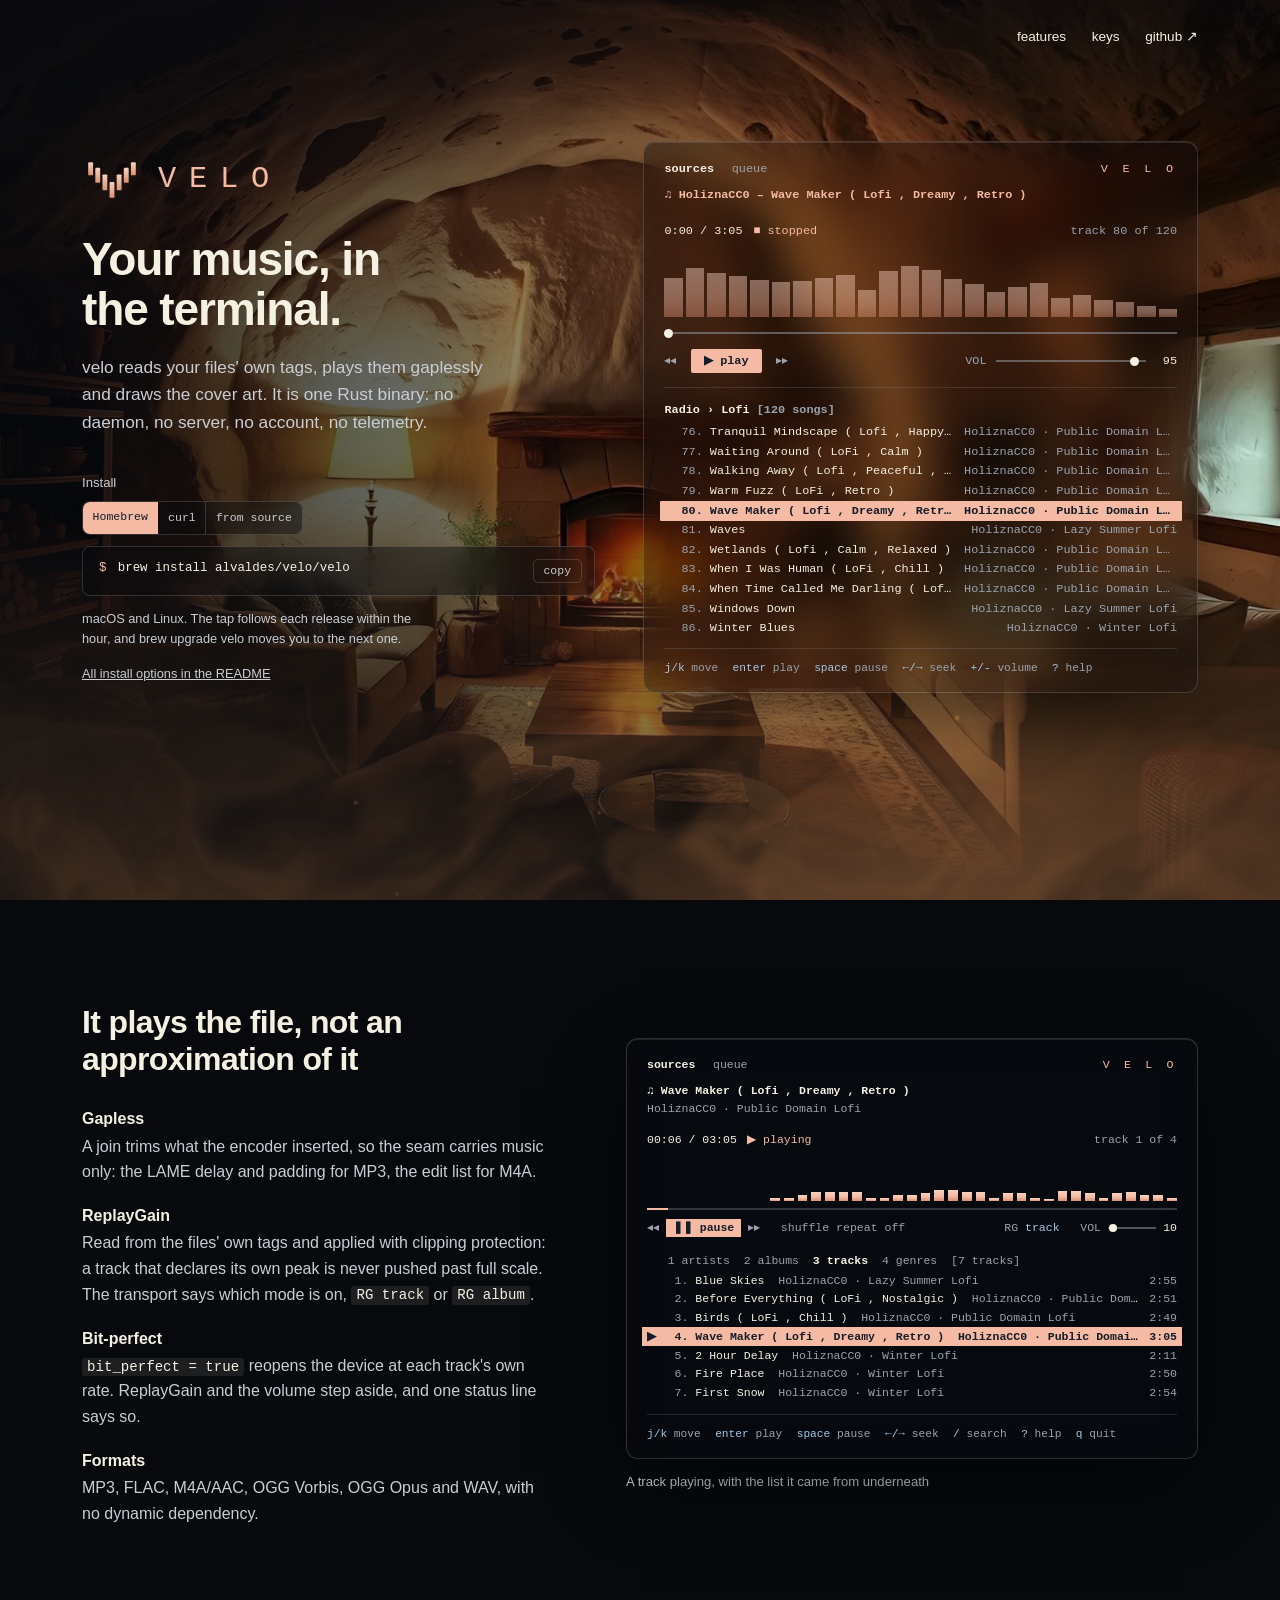
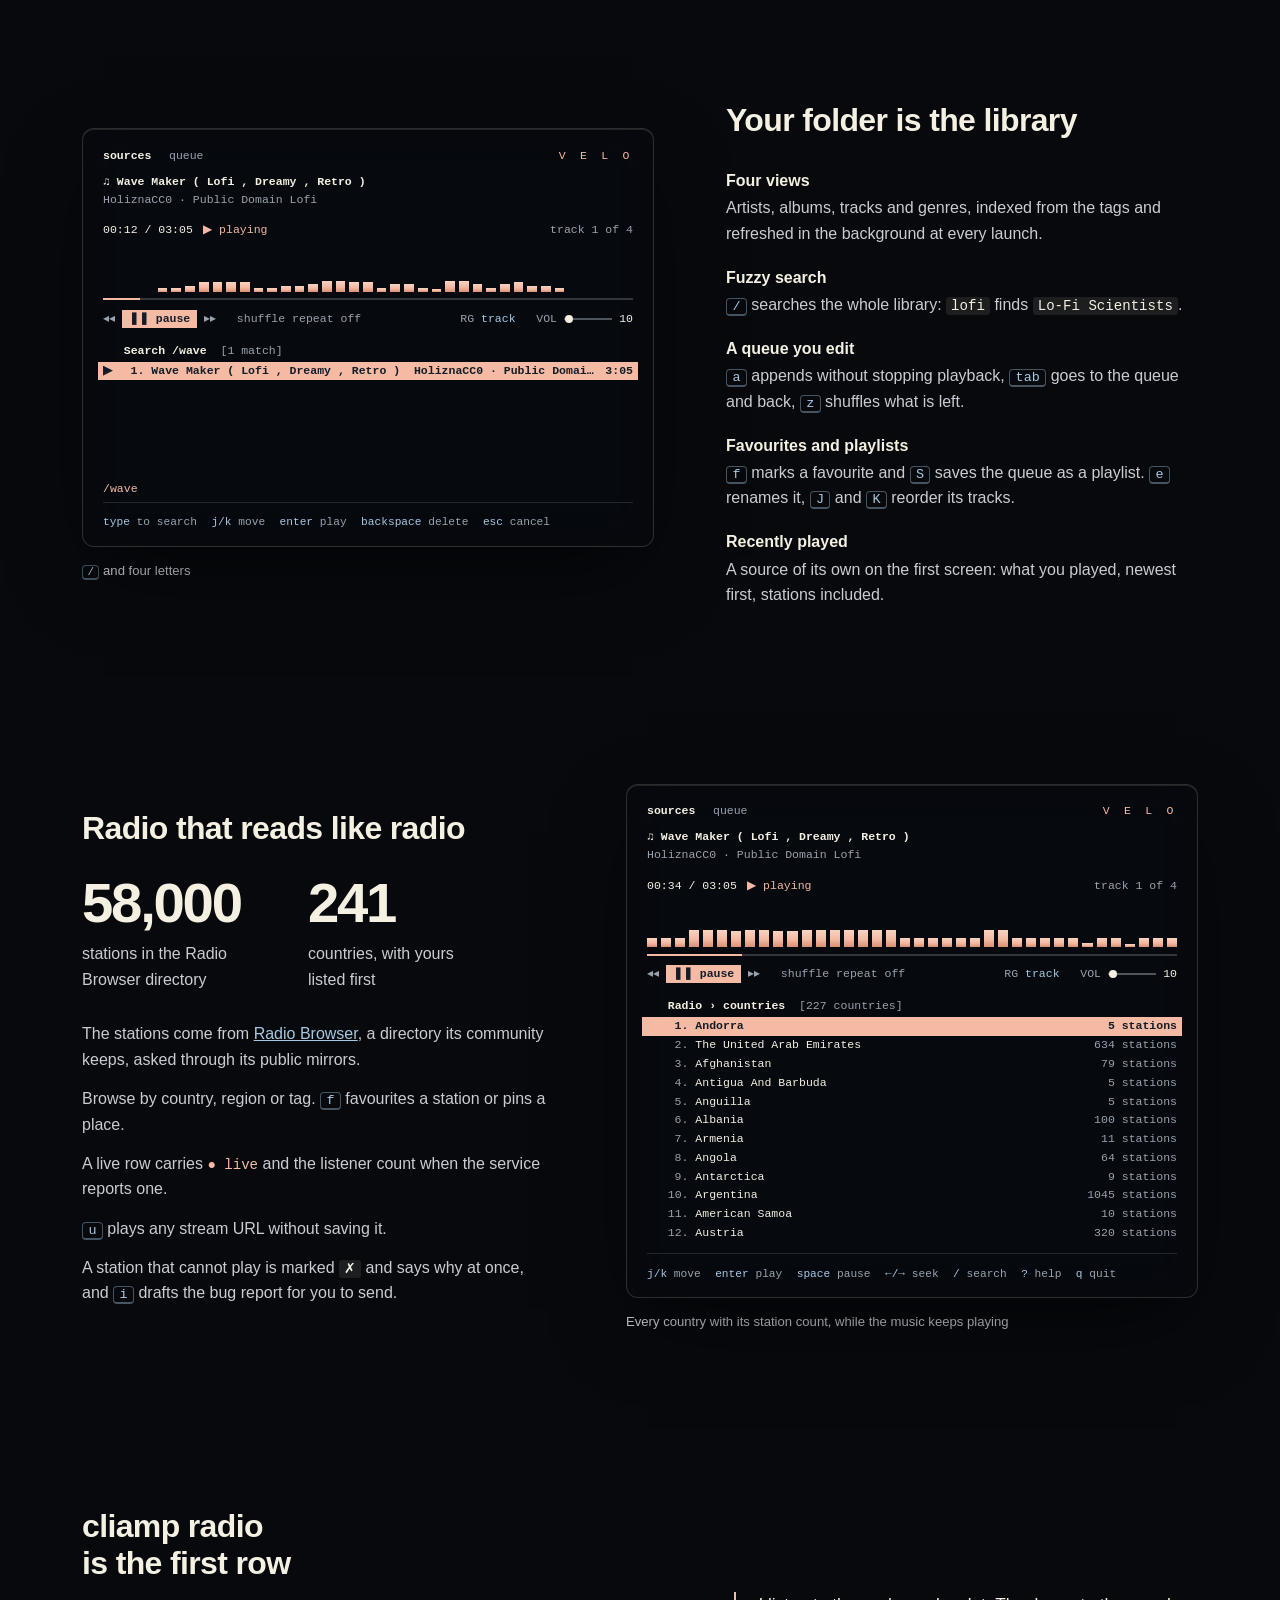
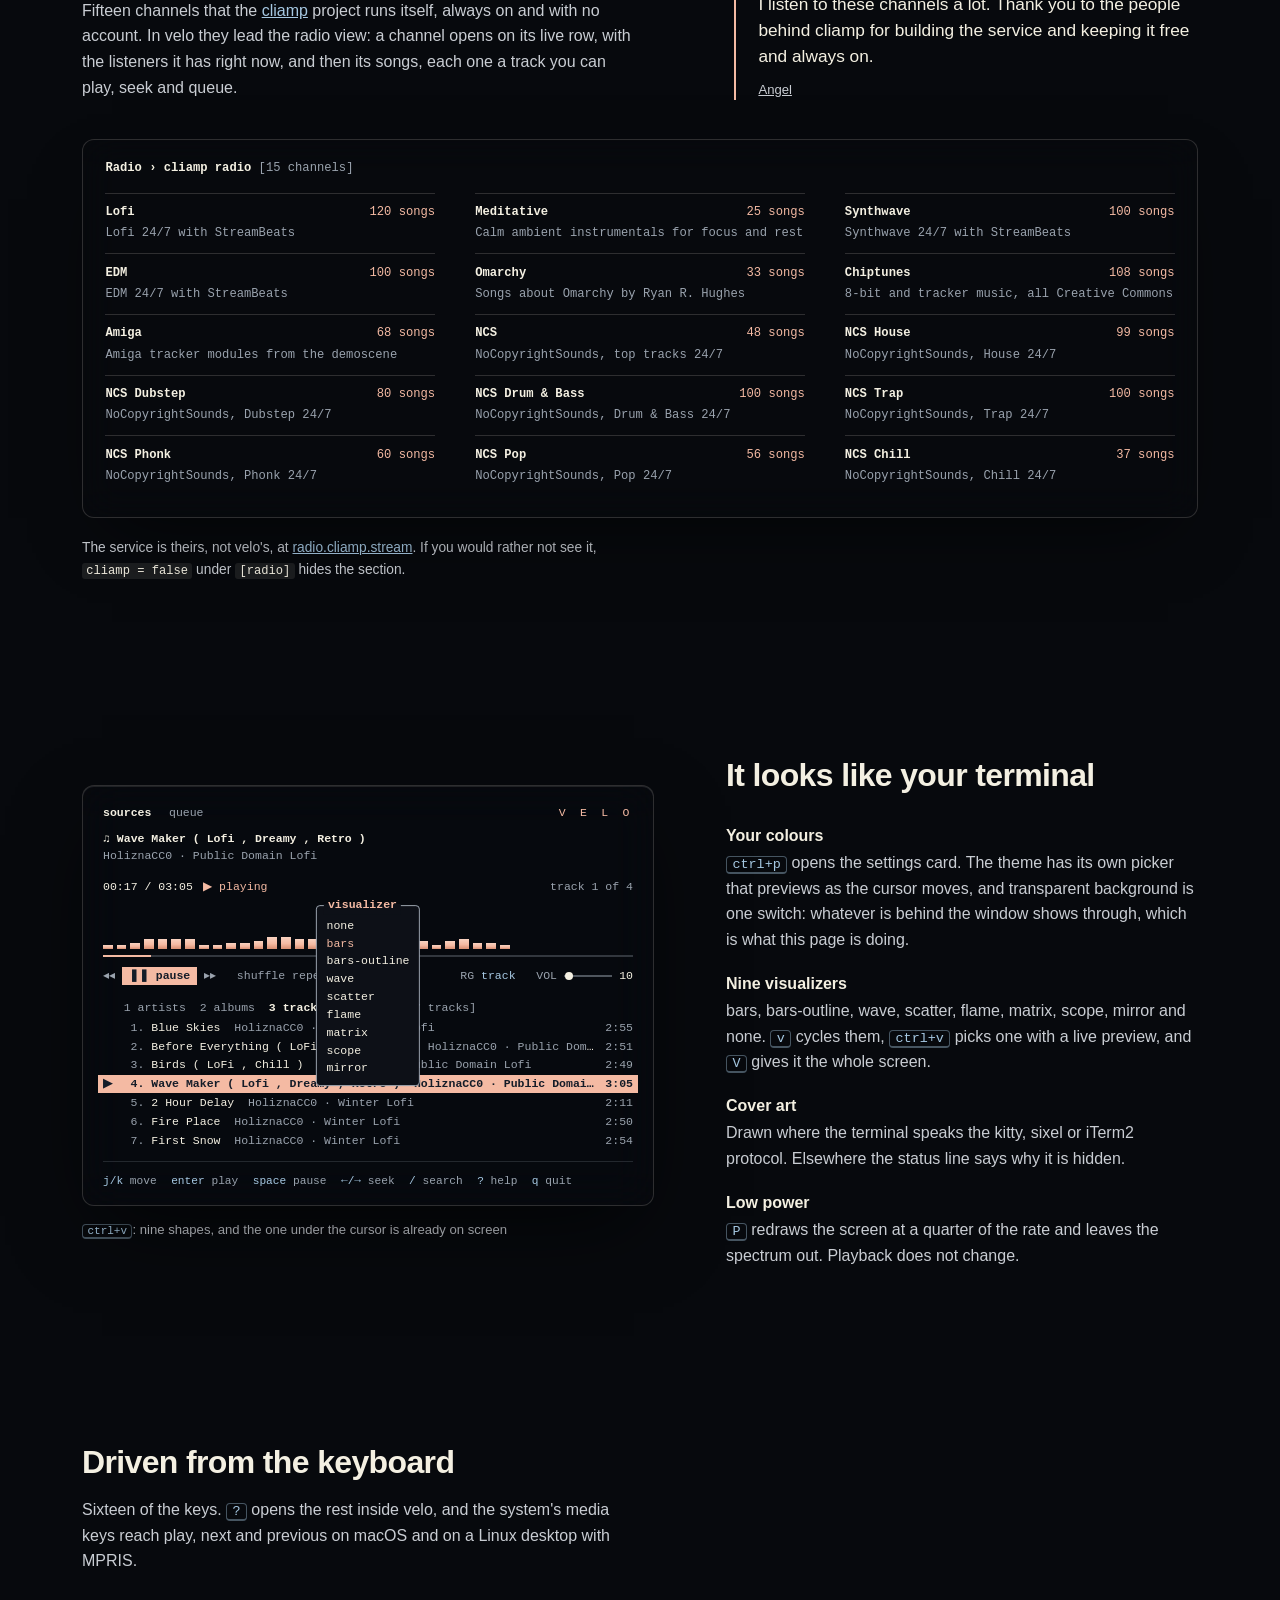
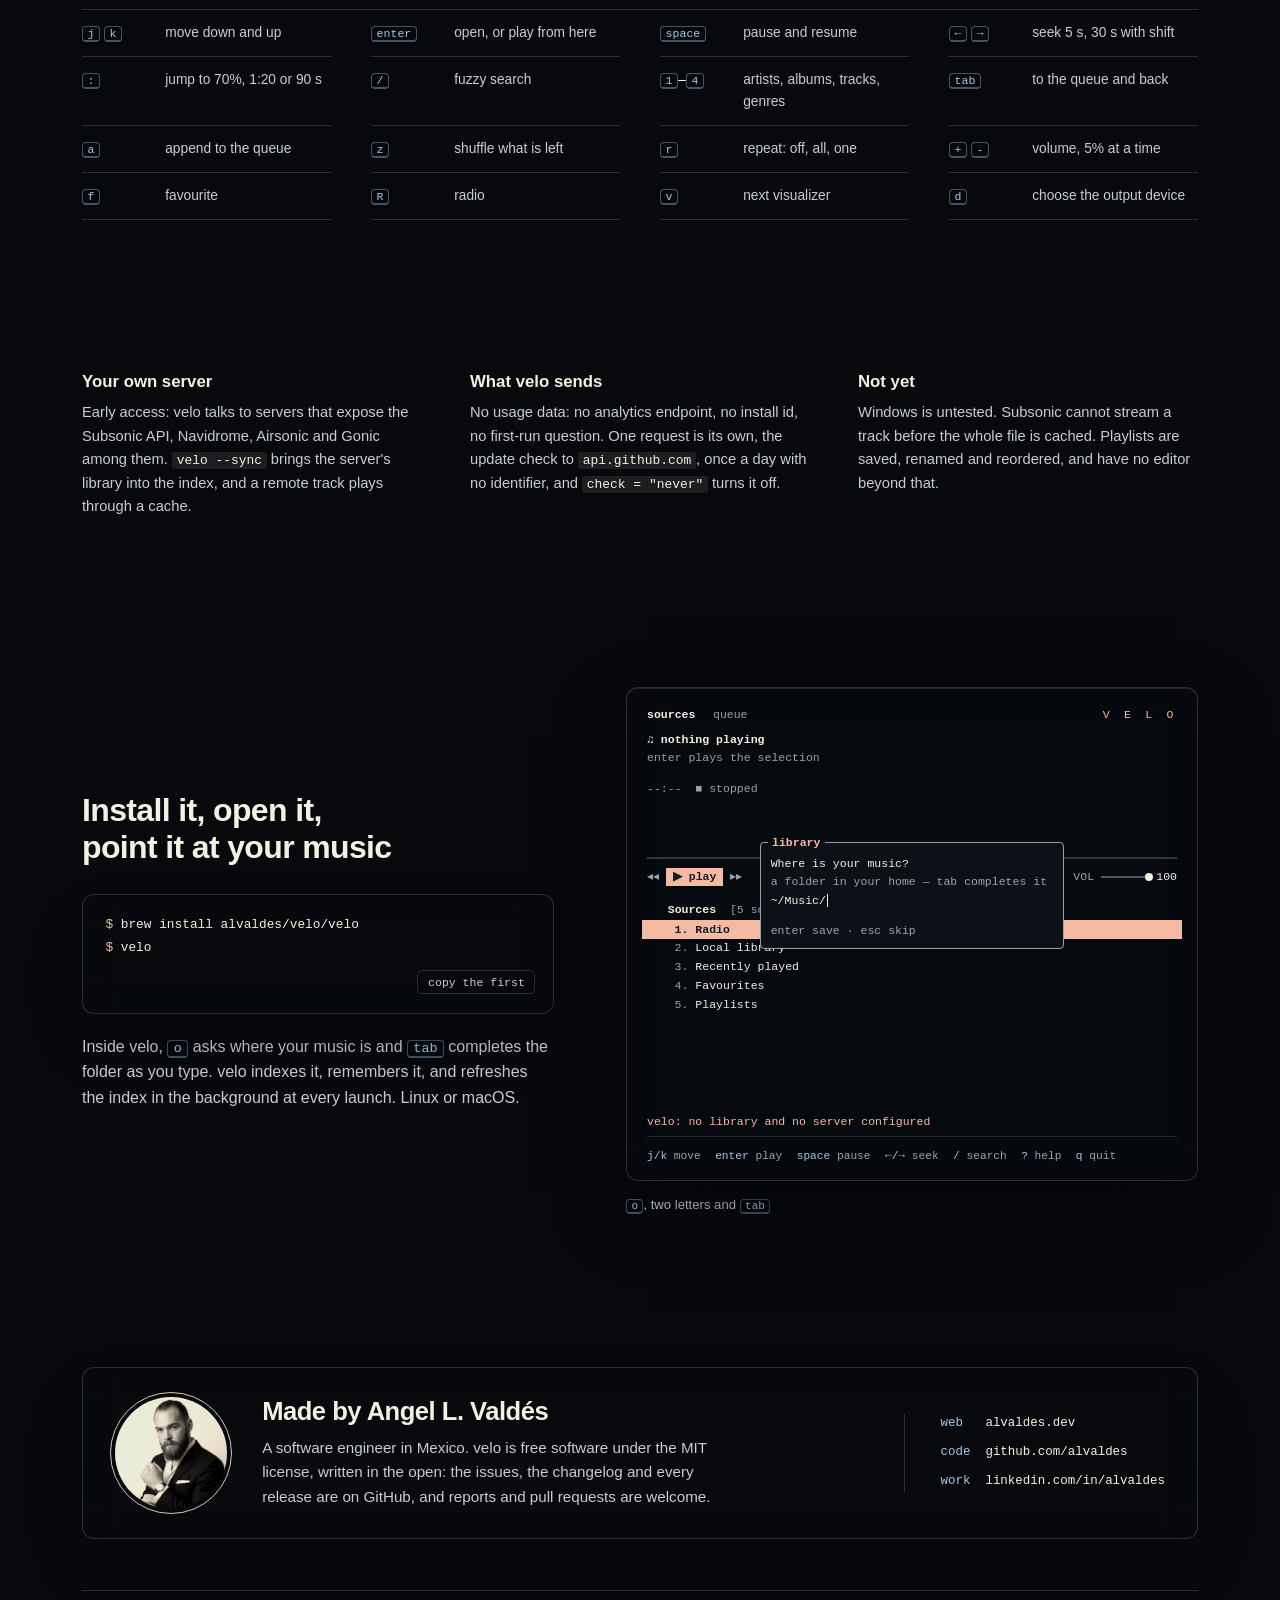
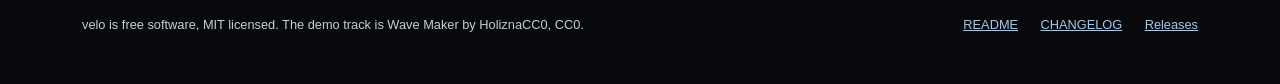
==== commit 7c4cd3c5: "docs(site): Homebrew leads the install, and the page describes itself to search and to links A title" ====
--- a/docs/index.html
+++ b/docs/index.html
@@ -3,8 +3,44 @@
 <head>
 <meta charset="utf-8">
 <meta name="viewport" content="width=device-width, initial-scale=1">
-<title>velo — a terminal music player, one binary</title>
-<meta name="description" content="velo indexes your music from its own tags and plays it gaplessly in your terminal: one Rust binary, no daemon, no server, no account, no telemetry.">
+<title>velo: a terminal music player for macOS and Linux</title>
+<meta name="description" content="velo is a fast terminal music player (TUI) written in Rust: gapless playback, ReplayGain, internet radio, fuzzy search and cover art, in one binary with no daemon, no account and no telemetry. Free and MIT licensed.">
+<meta name="author" content="Angel L. Valdés">
+<meta name="theme-color" content="#141c28">
+<link rel="canonical" href="https://alvaldes.github.io/velo/">
+
+<meta property="og:type" content="website">
+<meta property="og:site_name" content="velo">
+<meta property="og:title" content="velo: a terminal music player for macOS and Linux">
+<meta property="og:description" content="Gapless playback, ReplayGain, internet radio, fuzzy search and cover art, in one Rust binary. No daemon, no account, no telemetry.">
+<meta property="og:url" content="https://alvaldes.github.io/velo/">
+<meta property="og:image" content="https://alvaldes.github.io/velo/media/og.jpg">
+<meta property="og:image:width" content="1200">
+<meta property="og:image:height" content="630">
+<meta property="og:image:alt" content="The velo interface playing a track, drawn as glass over a room lit by a fireplace">
+<meta name="twitter:card" content="summary_large_image">
+<meta name="twitter:title" content="velo: a terminal music player for macOS and Linux">
+<meta name="twitter:description" content="Gapless playback, ReplayGain, internet radio, fuzzy search and cover art, in one Rust binary. No daemon, no account, no telemetry.">
+<meta name="twitter:image" content="https://alvaldes.github.io/velo/media/og.jpg">
+
+<script type="application/ld+json">
+{
+  "@context": "https://schema.org",
+  "@type": "SoftwareApplication",
+  "name": "velo",
+  "description": "A terminal music player in one Rust binary: gapless playback, ReplayGain, internet radio, fuzzy search and cover art, with no daemon, no account and no telemetry.",
+  "url": "https://alvaldes.github.io/velo/",
+  "image": "https://alvaldes.github.io/velo/media/og.jpg",
+  "applicationCategory": "MultimediaApplication",
+  "operatingSystem": "macOS, Linux",
+  "license": "https://opensource.org/licenses/MIT",
+  "downloadUrl": "https://github.com/alvaldes/velo/releases/latest",
+  "codeRepository": "https://github.com/alvaldes/velo",
+  "offers": { "@type": "Offer", "price": "0", "priceCurrency": "USD" },
+  "author": { "@type": "Person", "name": "Angel L. Valdés", "url": "https://alvaldes.dev" }
+}
+</script>
+
 <link rel="icon" href="favicon.svg" type="image/svg+xml">
 <link rel="icon" href="favicon.ico" sizes="32x32">
 <link rel="apple-touch-icon" href="apple-touch-icon.png">
@@ -48,20 +84,20 @@
           <fieldset class="picker-field">
             <legend>Install</legend>
             <div class="picker" role="radiogroup" aria-label="How to install">
-              <label><input type="radio" name="platform" value="script" checked><span>macOS and Linux</span></label>
+              <label><input type="radio" name="platform" value="brew" checked><span>Homebrew</span></label>
+              <label><input type="radio" name="platform" value="script"><span>curl</span></label>
               <label><input type="radio" name="platform" value="source"><span>from source</span></label>
             </div>
           </fieldset>
 
           <div class="cmd">
             <span class="prompt" aria-hidden="true">$</span>
-            <code id="line">curl -fsSL https://alvaldes.github.io/velo/install.sh | sh</code>
+            <code id="line">brew install alvaldes/velo/velo</code>
             <button type="button" class="copy" data-copy-from="line">copy</button>
           </div>
 
-          <p class="hint" id="hint">The script picks the binary for this machine,
-          checks it against the .sha256 CI published beside it, and puts velo in
-          ~/.local/bin. No sudo.</p>
+          <p class="hint" id="hint">macOS and Linux. The tap follows each release
+          within the hour, and brew upgrade velo moves you to the next one.</p>
 
           <p class="more-install"><a href="https://github.com/alvaldes/velo#install">All install options in the README</a></p>
         </div>
@@ -378,7 +414,7 @@
       <div class="band-copy">
         <h2 id="start-h">Install it, open it, point it at your music</h2>
         <figure class="term">
-<pre><span class="p">$</span> <span id="start-line">curl -fsSL https://alvaldes.github.io/velo/install.sh | sh</span>
+<pre><span class="p">$</span> <span id="start-line">brew install alvaldes/velo/velo</span>
 <span class="p">$</span> velo</pre>
           <button type="button" class="copy" data-copy-from="start-line">copy the first</button>
         </figure>
@@ -420,7 +456,7 @@
     </span>
   </footer>
 </div>
-<script src="app.js?v=14"></script>
+<script src="app.js?v=23"></script>
 <script type="module" src="fog.js?v=8"></script>
 </body>
 </html>
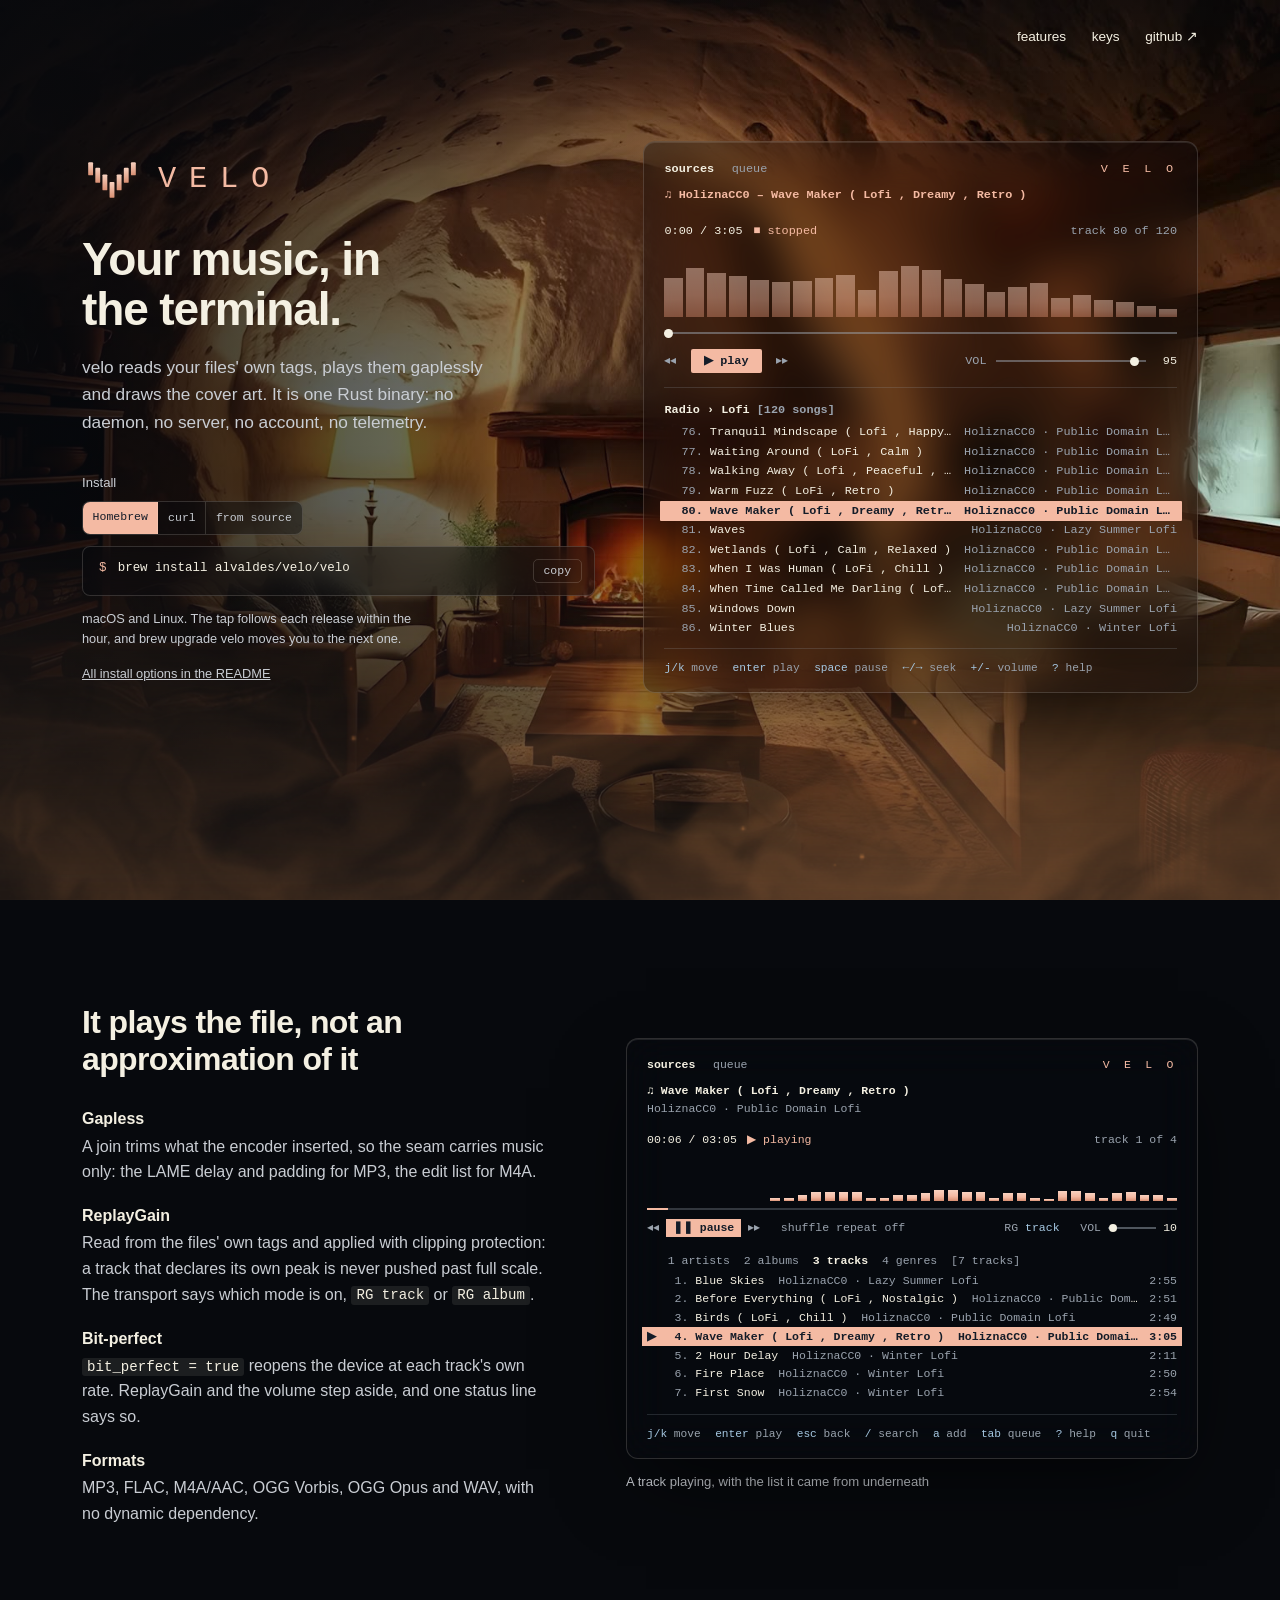
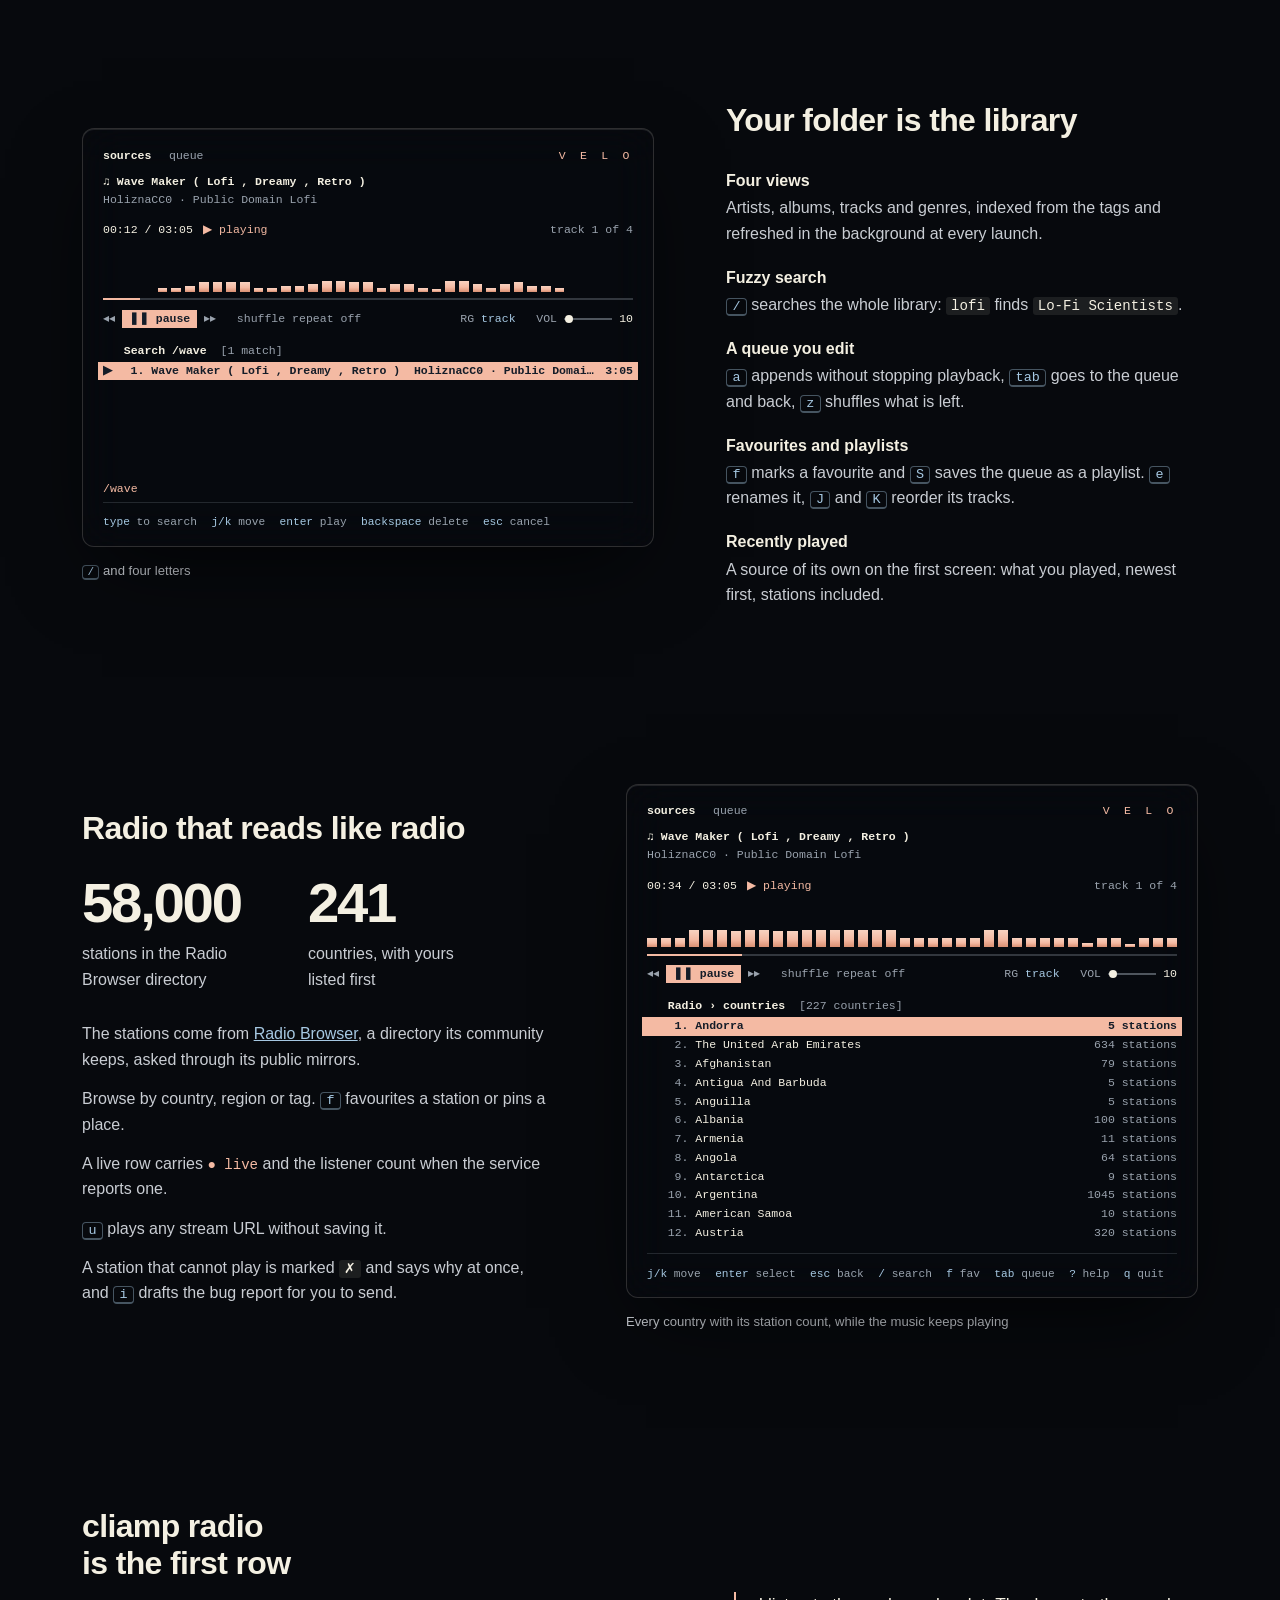
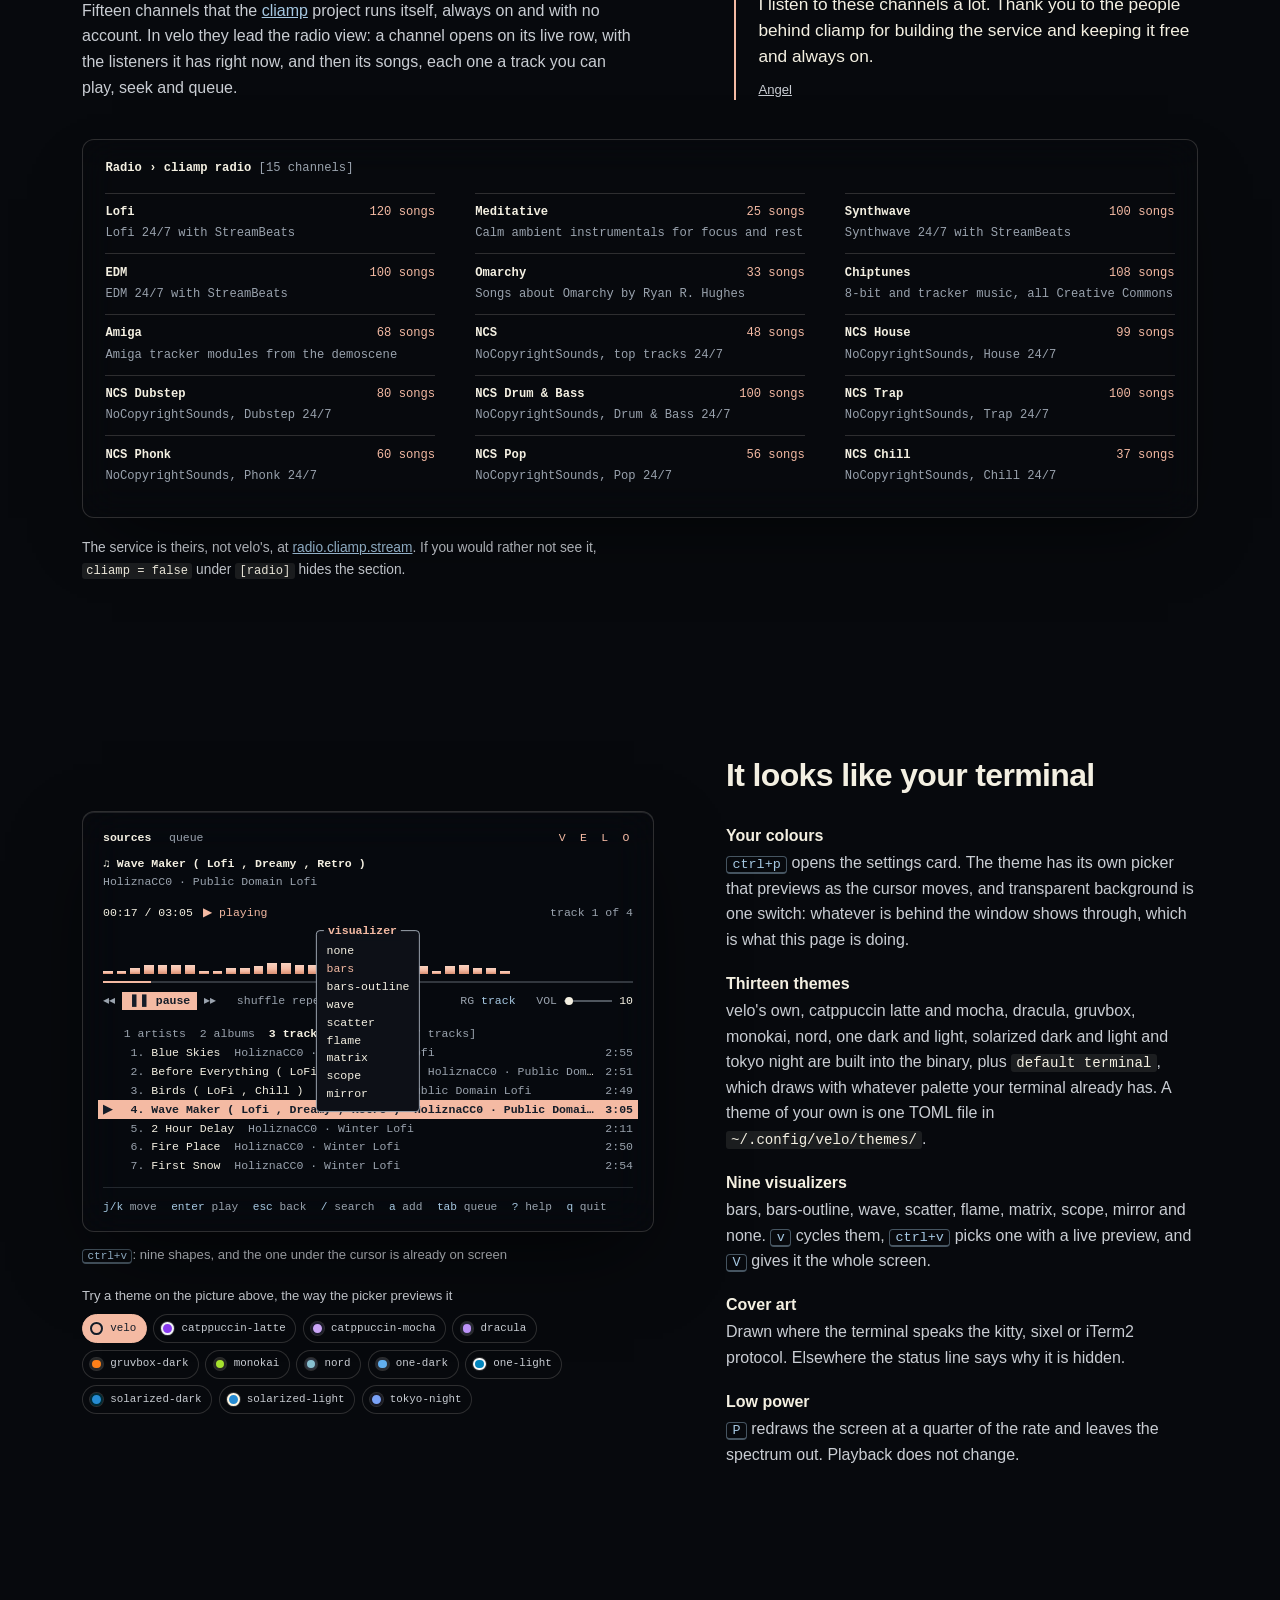
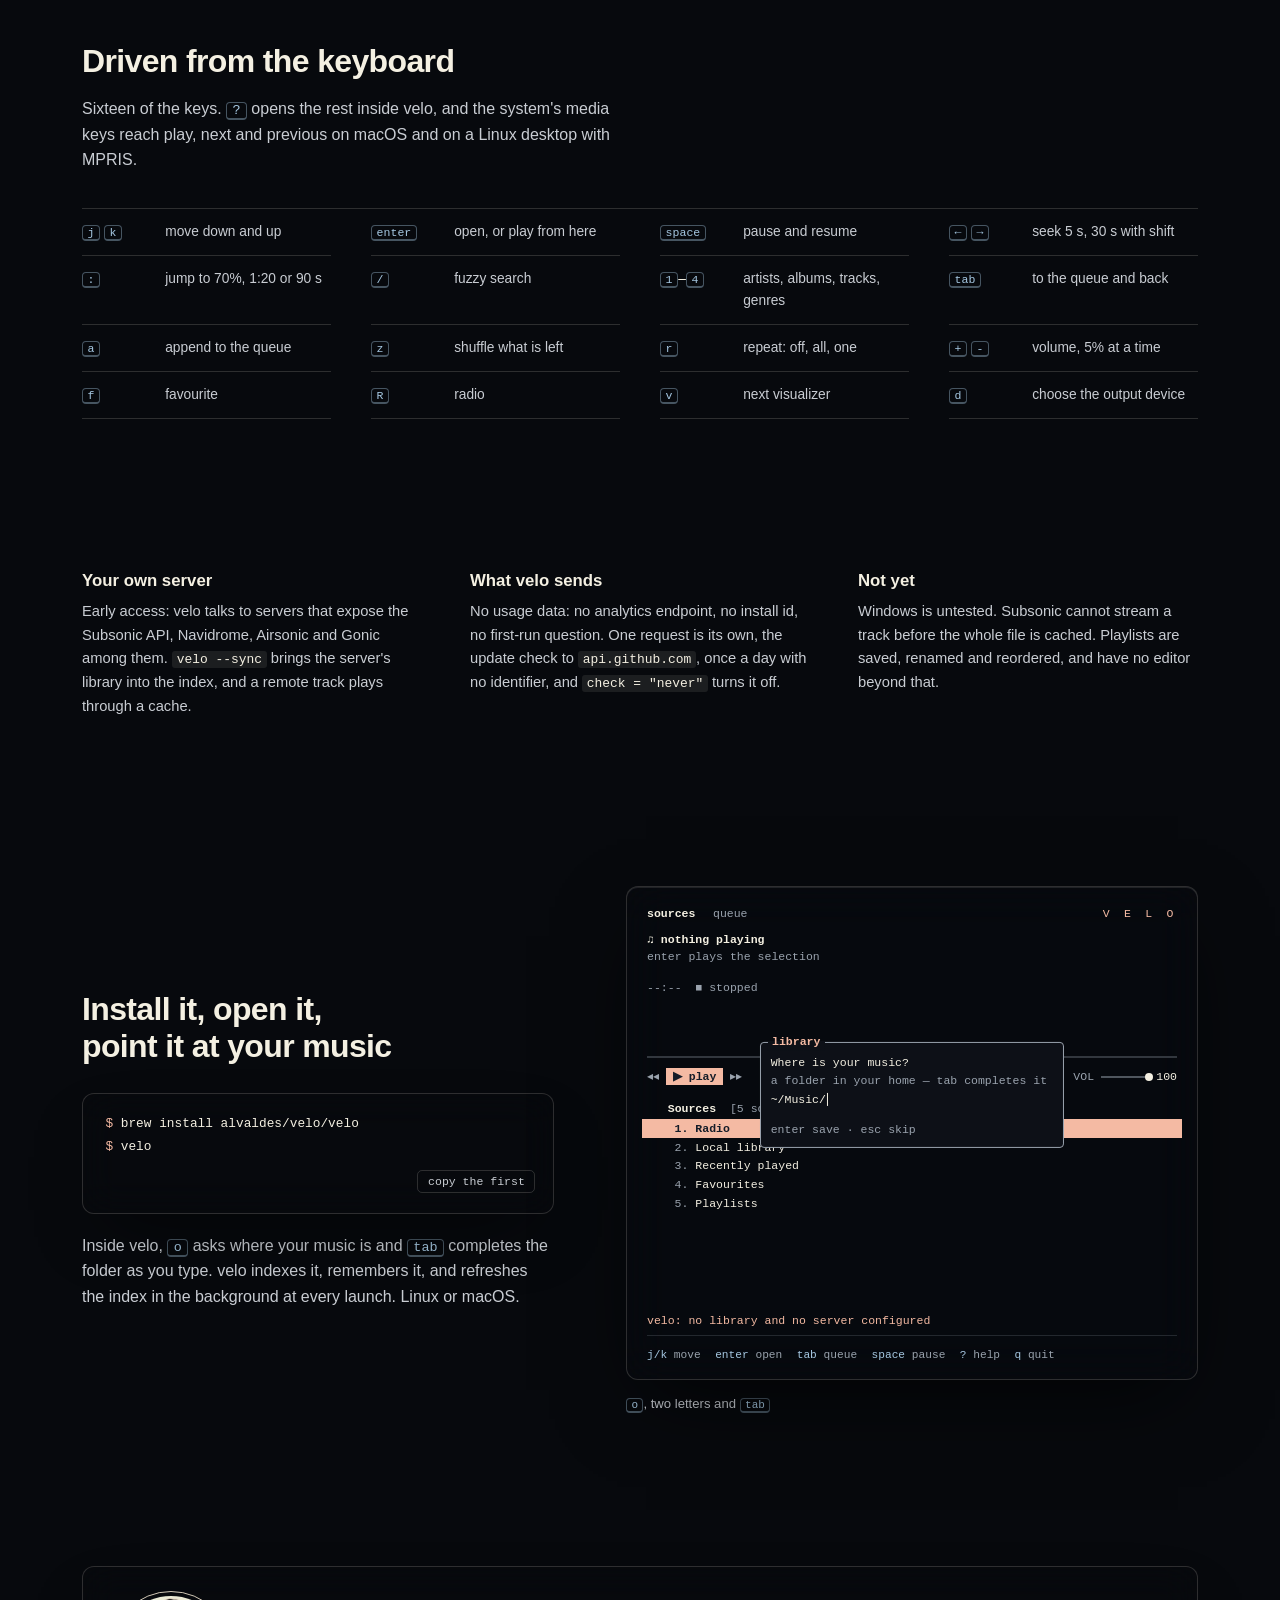
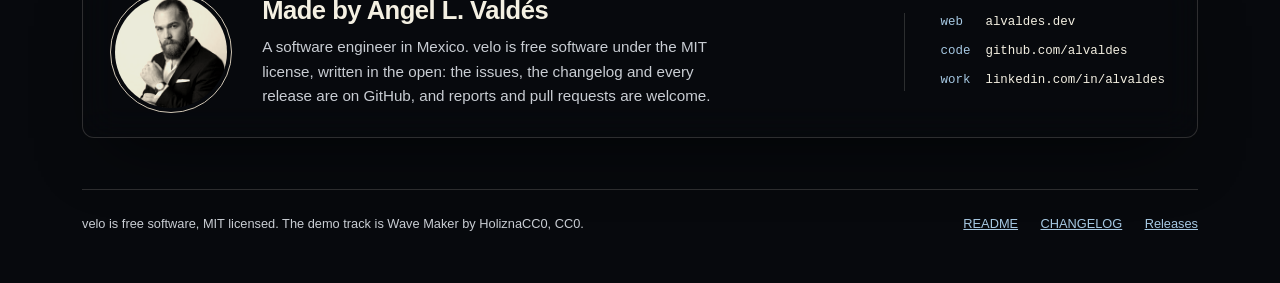
==== commit c420cafc: "docs(site): the landing names the themes and lets you try them The page said a theme picker exists a" ====
--- a/docs/index.html
+++ b/docs/index.html
@@ -44,7 +44,7 @@
 <link rel="icon" href="favicon.svg" type="image/svg+xml">
 <link rel="icon" href="favicon.ico" sizes="32x32">
 <link rel="apple-touch-icon" href="apple-touch-icon.png">
-<link rel="stylesheet" href="style.css?v=22">
+<link rel="stylesheet" href="style.css?v=28">
 </head>
 <body>
 
@@ -216,7 +216,7 @@
         </dl>
       </div>
       <figure class="scene-fig">
-        <div class="app scene" role="img" aria-label="velo playing Wave Maker from the tracks view: the clock against the length, a spectrum of bars, the transport with pause and RG track, and seven tracks with the playing row marked"><div class="app-nav"><span class="app-tabs"><span class="on">sources</span><span>queue</span></span><span class="app-mark">V E L O</span></div><div class="s-title">♫ Wave Maker ( Lofi , Dreamy , Retro )</div><div class="s-sub">HoliznaCC0 · Public Domain Lofi</div><div class="app-clock"><span>00:06 / 03:05<span class="app-state">▶ playing</span></span><span class="app-of">track 1 of 4</span></div><div class="app-spectrum"><i style="--h:0"></i><i style="--h:0"></i><i style="--h:0"></i><i style="--h:0"></i><i style="--h:0"></i><i style="--h:0"></i><i style="--h:0"></i><i style="--h:0"></i><i style="--h:0"></i><i style="--h:8"></i><i style="--h:8"></i><i style="--h:14"></i><i style="--h:22"></i><i style="--h:22"></i><i style="--h:22"></i><i style="--h:22"></i><i style="--h:8"></i><i style="--h:8"></i><i style="--h:14"></i><i style="--h:14"></i><i style="--h:18"></i><i style="--h:26"></i><i style="--h:26"></i><i style="--h:22"></i><i style="--h:22"></i><i style="--h:8"></i><i style="--h:18"></i><i style="--h:18"></i><i style="--h:8"></i><i style="--h:6"></i><i style="--h:24"></i><i style="--h:24"></i><i style="--h:18"></i><i style="--h:8"></i><i style="--h:18"></i><i style="--h:22"></i><i style="--h:14"></i><i style="--h:14"></i><i style="--h:8"></i></div><div class="s-progress"><span style="width:4%"></span></div><div class="s-transport"><span><span class="dim">◂◂</span><b class="s-primary">❚❚ pause</b><span class="dim">▸▸</span><span class="dim s-gap">shuffle</span><span class="dim">repeat off</span></span><span><span class="dim">RG</span> <span class="s-cool">track</span><span class="dim s-gap">VOL</span><span class="s-gauge"><span style="left:10%"></span></span>10</span></div><div class="s-head"><span class="dim">1 artists</span><span class="dim">2 albums</span><b>3 tracks</b><span class="dim">4 genres</span><span class="dim">[7 tracks]</span></div><div class="s-rows"><div class="s-row"><span></span><span class="app-num">1.</span><span class="app-name">Blue Skies<span class="s-meta">HoliznaCC0 · Lazy Summer Lofi</span></span><span class="app-fact">2:55</span></div><div class="s-row"><span></span><span class="app-num">2.</span><span class="app-name">Before Everything ( LoFi , Nostalgic )<span class="s-meta">HoliznaCC0 · Public Domain Lofi</span></span><span class="app-fact">2:51</span></div><div class="s-row"><span></span><span class="app-num">3.</span><span class="app-name">Birds ( LoFi , Chill )<span class="s-meta">HoliznaCC0 · Public Domain Lofi</span></span><span class="app-fact">2:49</span></div><div class="s-row selected"><span>▶</span><span class="app-num">4.</span><span class="app-name">Wave Maker ( Lofi , Dreamy , Retro )<span class="s-meta">HoliznaCC0 · Public Domain Lofi</span></span><span class="app-fact">3:05</span></div><div class="s-row"><span></span><span class="app-num">5.</span><span class="app-name">2 Hour Delay<span class="s-meta">HoliznaCC0 · Winter Lofi</span></span><span class="app-fact">2:11</span></div><div class="s-row"><span></span><span class="app-num">6.</span><span class="app-name">Fire Place<span class="s-meta">HoliznaCC0 · Winter Lofi</span></span><span class="app-fact">2:50</span></div><div class="s-row"><span></span><span class="app-num">7.</span><span class="app-name">First Snow<span class="s-meta">HoliznaCC0 · Winter Lofi</span></span><span class="app-fact">2:54</span></div></div><div class="app-footer"><span><b>j/k</b> move</span><span><b>enter</b> play</span><span><b>space</b> pause</span><span><b>←/→</b> seek</span><span><b>/</b> search</span><span><b>?</b> help</span><span><b>q</b> quit</span></div></div>
+        <div class="app scene" role="img" aria-label="velo playing Wave Maker from the tracks view: the clock against the length, a spectrum of bars, the transport with pause and RG track, and seven tracks with the playing row marked"><div class="app-nav"><span class="app-tabs"><span class="on">sources</span><span>queue</span></span><span class="app-mark">V E L O</span></div><div class="s-title">♫ Wave Maker ( Lofi , Dreamy , Retro )</div><div class="s-sub">HoliznaCC0 · Public Domain Lofi</div><div class="app-clock"><span>00:06 / 03:05<span class="app-state">▶ playing</span></span><span class="app-of">track 1 of 4</span></div><div class="app-spectrum"><i style="--h:0"></i><i style="--h:0"></i><i style="--h:0"></i><i style="--h:0"></i><i style="--h:0"></i><i style="--h:0"></i><i style="--h:0"></i><i style="--h:0"></i><i style="--h:0"></i><i style="--h:8"></i><i style="--h:8"></i><i style="--h:14"></i><i style="--h:22"></i><i style="--h:22"></i><i style="--h:22"></i><i style="--h:22"></i><i style="--h:8"></i><i style="--h:8"></i><i style="--h:14"></i><i style="--h:14"></i><i style="--h:18"></i><i style="--h:26"></i><i style="--h:26"></i><i style="--h:22"></i><i style="--h:22"></i><i style="--h:8"></i><i style="--h:18"></i><i style="--h:18"></i><i style="--h:8"></i><i style="--h:6"></i><i style="--h:24"></i><i style="--h:24"></i><i style="--h:18"></i><i style="--h:8"></i><i style="--h:18"></i><i style="--h:22"></i><i style="--h:14"></i><i style="--h:14"></i><i style="--h:8"></i></div><div class="s-progress"><span style="width:4%"></span></div><div class="s-transport"><span><span class="dim">◂◂</span><b class="s-primary">❚❚ pause</b><span class="dim">▸▸</span><span class="dim s-gap">shuffle</span><span class="dim">repeat off</span></span><span><span class="dim">RG</span> <span class="s-cool">track</span><span class="dim s-gap">VOL</span><span class="s-gauge"><span style="left:10%"></span></span>10</span></div><div class="s-head"><span class="dim">1 artists</span><span class="dim">2 albums</span><b>3 tracks</b><span class="dim">4 genres</span><span class="dim">[7 tracks]</span></div><div class="s-rows"><div class="s-row"><span></span><span class="app-num">1.</span><span class="app-name">Blue Skies<span class="s-meta">HoliznaCC0 · Lazy Summer Lofi</span></span><span class="app-fact">2:55</span></div><div class="s-row"><span></span><span class="app-num">2.</span><span class="app-name">Before Everything ( LoFi , Nostalgic )<span class="s-meta">HoliznaCC0 · Public Domain Lofi</span></span><span class="app-fact">2:51</span></div><div class="s-row"><span></span><span class="app-num">3.</span><span class="app-name">Birds ( LoFi , Chill )<span class="s-meta">HoliznaCC0 · Public Domain Lofi</span></span><span class="app-fact">2:49</span></div><div class="s-row selected"><span>▶</span><span class="app-num">4.</span><span class="app-name">Wave Maker ( Lofi , Dreamy , Retro )<span class="s-meta">HoliznaCC0 · Public Domain Lofi</span></span><span class="app-fact">3:05</span></div><div class="s-row"><span></span><span class="app-num">5.</span><span class="app-name">2 Hour Delay<span class="s-meta">HoliznaCC0 · Winter Lofi</span></span><span class="app-fact">2:11</span></div><div class="s-row"><span></span><span class="app-num">6.</span><span class="app-name">Fire Place<span class="s-meta">HoliznaCC0 · Winter Lofi</span></span><span class="app-fact">2:50</span></div><div class="s-row"><span></span><span class="app-num">7.</span><span class="app-name">First Snow<span class="s-meta">HoliznaCC0 · Winter Lofi</span></span><span class="app-fact">2:54</span></div></div><div class="app-footer"><span><b>j/k</b> move</span><span><b>enter</b> play</span><span><b>esc</b> back</span><span><b>/</b> search</span><span><b>a</b> add</span><span><b>tab</b> queue</span><span><b>?</b> help</span><span><b>q</b> quit</span></div></div>
         <figcaption>A track playing, with the list it came from underneath</figcaption>
       </figure>
     </section>
@@ -280,7 +280,7 @@
         </ul>
       </div>
       <figure class="scene-fig">
-        <div class="app scene" role="img" aria-label="The radio view listing countries, each with its number of stations, while Wave Maker keeps playing above"><div class="app-nav"><span class="app-tabs"><span class="on">sources</span><span>queue</span></span><span class="app-mark">V E L O</span></div><div class="s-title">♫ Wave Maker ( Lofi , Dreamy , Retro )</div><div class="s-sub">HoliznaCC0 · Public Domain Lofi</div><div class="app-clock"><span>00:34 / 03:05<span class="app-state">▶ playing</span></span><span class="app-of">track 1 of 4</span></div><div class="app-spectrum"><i style="--h:20"></i><i style="--h:20"></i><i style="--h:22"></i><i style="--h:40"></i><i style="--h:40"></i><i style="--h:40"></i><i style="--h:38"></i><i style="--h:40"></i><i style="--h:40"></i><i style="--h:38"></i><i style="--h:36"></i><i style="--h:40"></i><i style="--h:40"></i><i style="--h:40"></i><i style="--h:40"></i><i style="--h:40"></i><i style="--h:40"></i><i style="--h:40"></i><i style="--h:22"></i><i style="--h:22"></i><i style="--h:22"></i><i style="--h:22"></i><i style="--h:22"></i><i style="--h:22"></i><i style="--h:40"></i><i style="--h:40"></i><i style="--h:22"></i><i style="--h:22"></i><i style="--h:22"></i><i style="--h:22"></i><i style="--h:22"></i><i style="--h:10"></i><i style="--h:22"></i><i style="--h:22"></i><i style="--h:8"></i><i style="--h:22"></i><i style="--h:22"></i><i style="--h:22"></i></div><div class="s-progress"><span style="width:18%"></span></div><div class="s-transport"><span><span class="dim">◂◂</span><b class="s-primary">❚❚ pause</b><span class="dim">▸▸</span><span class="dim s-gap">shuffle</span><span class="dim">repeat off</span></span><span><span class="dim">RG</span> <span class="s-cool">track</span><span class="dim s-gap">VOL</span><span class="s-gauge"><span style="left:10%"></span></span>10</span></div><div class="s-head"><b>Radio › countries</b><span class="dim">[227 countries]</span></div><div class="s-rows"><div class="s-row selected"><span></span><span class="app-num">1.</span><span class="app-name">Andorra</span><span class="app-fact">5 stations</span></div><div class="s-row"><span></span><span class="app-num">2.</span><span class="app-name">The United Arab Emirates</span><span class="app-fact">634 stations</span></div><div class="s-row"><span></span><span class="app-num">3.</span><span class="app-name">Afghanistan</span><span class="app-fact">79 stations</span></div><div class="s-row"><span></span><span class="app-num">4.</span><span class="app-name">Antigua And Barbuda</span><span class="app-fact">5 stations</span></div><div class="s-row"><span></span><span class="app-num">5.</span><span class="app-name">Anguilla</span><span class="app-fact">5 stations</span></div><div class="s-row"><span></span><span class="app-num">6.</span><span class="app-name">Albania</span><span class="app-fact">100 stations</span></div><div class="s-row"><span></span><span class="app-num">7.</span><span class="app-name">Armenia</span><span class="app-fact">11 stations</span></div><div class="s-row"><span></span><span class="app-num">8.</span><span class="app-name">Angola</span><span class="app-fact">64 stations</span></div><div class="s-row"><span></span><span class="app-num">9.</span><span class="app-name">Antarctica</span><span class="app-fact">9 stations</span></div><div class="s-row"><span></span><span class="app-num">10.</span><span class="app-name">Argentina</span><span class="app-fact">1045 stations</span></div><div class="s-row"><span></span><span class="app-num">11.</span><span class="app-name">American Samoa</span><span class="app-fact">10 stations</span></div><div class="s-row"><span></span><span class="app-num">12.</span><span class="app-name">Austria</span><span class="app-fact">320 stations</span></div></div><div class="app-footer"><span><b>j/k</b> move</span><span><b>enter</b> play</span><span><b>space</b> pause</span><span><b>←/→</b> seek</span><span><b>/</b> search</span><span><b>?</b> help</span><span><b>q</b> quit</span></div></div>
+        <div class="app scene" role="img" aria-label="The radio view listing countries, each with its number of stations, while Wave Maker keeps playing above"><div class="app-nav"><span class="app-tabs"><span class="on">sources</span><span>queue</span></span><span class="app-mark">V E L O</span></div><div class="s-title">♫ Wave Maker ( Lofi , Dreamy , Retro )</div><div class="s-sub">HoliznaCC0 · Public Domain Lofi</div><div class="app-clock"><span>00:34 / 03:05<span class="app-state">▶ playing</span></span><span class="app-of">track 1 of 4</span></div><div class="app-spectrum"><i style="--h:20"></i><i style="--h:20"></i><i style="--h:22"></i><i style="--h:40"></i><i style="--h:40"></i><i style="--h:40"></i><i style="--h:38"></i><i style="--h:40"></i><i style="--h:40"></i><i style="--h:38"></i><i style="--h:36"></i><i style="--h:40"></i><i style="--h:40"></i><i style="--h:40"></i><i style="--h:40"></i><i style="--h:40"></i><i style="--h:40"></i><i style="--h:40"></i><i style="--h:22"></i><i style="--h:22"></i><i style="--h:22"></i><i style="--h:22"></i><i style="--h:22"></i><i style="--h:22"></i><i style="--h:40"></i><i style="--h:40"></i><i style="--h:22"></i><i style="--h:22"></i><i style="--h:22"></i><i style="--h:22"></i><i style="--h:22"></i><i style="--h:10"></i><i style="--h:22"></i><i style="--h:22"></i><i style="--h:8"></i><i style="--h:22"></i><i style="--h:22"></i><i style="--h:22"></i></div><div class="s-progress"><span style="width:18%"></span></div><div class="s-transport"><span><span class="dim">◂◂</span><b class="s-primary">❚❚ pause</b><span class="dim">▸▸</span><span class="dim s-gap">shuffle</span><span class="dim">repeat off</span></span><span><span class="dim">RG</span> <span class="s-cool">track</span><span class="dim s-gap">VOL</span><span class="s-gauge"><span style="left:10%"></span></span>10</span></div><div class="s-head"><b>Radio › countries</b><span class="dim">[227 countries]</span></div><div class="s-rows"><div class="s-row selected"><span></span><span class="app-num">1.</span><span class="app-name">Andorra</span><span class="app-fact">5 stations</span></div><div class="s-row"><span></span><span class="app-num">2.</span><span class="app-name">The United Arab Emirates</span><span class="app-fact">634 stations</span></div><div class="s-row"><span></span><span class="app-num">3.</span><span class="app-name">Afghanistan</span><span class="app-fact">79 stations</span></div><div class="s-row"><span></span><span class="app-num">4.</span><span class="app-name">Antigua And Barbuda</span><span class="app-fact">5 stations</span></div><div class="s-row"><span></span><span class="app-num">5.</span><span class="app-name">Anguilla</span><span class="app-fact">5 stations</span></div><div class="s-row"><span></span><span class="app-num">6.</span><span class="app-name">Albania</span><span class="app-fact">100 stations</span></div><div class="s-row"><span></span><span class="app-num">7.</span><span class="app-name">Armenia</span><span class="app-fact">11 stations</span></div><div class="s-row"><span></span><span class="app-num">8.</span><span class="app-name">Angola</span><span class="app-fact">64 stations</span></div><div class="s-row"><span></span><span class="app-num">9.</span><span class="app-name">Antarctica</span><span class="app-fact">9 stations</span></div><div class="s-row"><span></span><span class="app-num">10.</span><span class="app-name">Argentina</span><span class="app-fact">1045 stations</span></div><div class="s-row"><span></span><span class="app-num">11.</span><span class="app-name">American Samoa</span><span class="app-fact">10 stations</span></div><div class="s-row"><span></span><span class="app-num">12.</span><span class="app-name">Austria</span><span class="app-fact">320 stations</span></div></div><div class="app-footer"><span><b>j/k</b> move</span><span><b>enter</b> select</span><span><b>esc</b> back</span><span><b>/</b> search</span><span><b>f</b> fav</span><span><b>tab</b> queue</span><span><b>?</b> help</span><span><b>q</b> quit</span></div></div>
         <figcaption>Every country with its station count, while the music keeps playing</figcaption>
       </figure>
     </section>
@@ -327,7 +327,7 @@
       hides the section.</p>
     </section>
 
-    <section class="band flip" aria-labelledby="look-h">
+    <section class="band flip look" aria-labelledby="look-h">
       <div class="band-copy">
         <h2 id="look-h">It looks like your terminal</h2>
         <dl class="points">
@@ -339,6 +339,15 @@
             through, which is what this page is doing.</dd>
           </div>
           <div>
+            <dt>Thirteen themes</dt>
+            <dd>velo's own, catppuccin latte and mocha, dracula, gruvbox,
+            monokai, nord, one dark and light, solarized dark and light and
+            tokyo night are built into the binary, plus <code>default
+            terminal</code>, which draws with whatever palette your terminal
+            already has. A theme of your own is one TOML file in
+            <code>~/.config/velo/themes/</code>.</dd>
+          </div>
+          <div>
             <dt>Nine visualizers</dt>
             <dd>bars, bars-outline, wave, scatter, flame, matrix, scope, mirror
             and none. <kbd>v</kbd> cycles them, <kbd>ctrl+v</kbd> picks one
@@ -357,8 +366,25 @@
         </dl>
       </div>
       <figure class="scene-fig">
-        <div class="app scene" role="img" aria-label="The visualizer picker open over the tracks view: none, bars, bars-outline, wave, scatter, flame, matrix, scope and mirror, one per row, with bars focused"><div class="app-nav"><span class="app-tabs"><span class="on">sources</span><span>queue</span></span><span class="app-mark">V E L O</span></div><div class="s-title">♫ Wave Maker ( Lofi , Dreamy , Retro )</div><div class="s-sub">HoliznaCC0 · Public Domain Lofi</div><div class="app-clock"><span>00:17 / 03:05<span class="app-state">▶ playing</span></span><span class="app-of">track 1 of 4</span></div><div class="app-spectrum"><i style="--h:8"></i><i style="--h:8"></i><i style="--h:14"></i><i style="--h:22"></i><i style="--h:22"></i><i style="--h:22"></i><i style="--h:22"></i><i style="--h:8"></i><i style="--h:8"></i><i style="--h:14"></i><i style="--h:14"></i><i style="--h:18"></i><i style="--h:26"></i><i style="--h:26"></i><i style="--h:22"></i><i style="--h:22"></i><i style="--h:8"></i><i style="--h:18"></i><i style="--h:18"></i><i style="--h:8"></i><i style="--h:6"></i><i style="--h:24"></i><i style="--h:24"></i><i style="--h:18"></i><i style="--h:8"></i><i style="--h:18"></i><i style="--h:22"></i><i style="--h:14"></i><i style="--h:14"></i><i style="--h:8"></i><i style="--h:0"></i><i style="--h:0"></i><i style="--h:0"></i><i style="--h:0"></i><i style="--h:0"></i><i style="--h:0"></i><i style="--h:0"></i><i style="--h:0"></i><i style="--h:0"></i></div><div class="s-progress"><span style="width:9%"></span></div><div class="s-transport"><span><span class="dim">◂◂</span><b class="s-primary">❚❚ pause</b><span class="dim">▸▸</span><span class="dim s-gap">shuffle</span><span class="dim">repeat off</span></span><span><span class="dim">RG</span> <span class="s-cool">track</span><span class="dim s-gap">VOL</span><span class="s-gauge"><span style="left:10%"></span></span>10</span></div><div class="s-head"><span class="dim">1 artists</span><span class="dim">2 albums</span><b>3 tracks</b><span class="dim">4 genres</span><span class="dim">[7 tracks]</span></div><div class="s-rows"><div class="s-row"><span></span><span class="app-num">1.</span><span class="app-name">Blue Skies<span class="s-meta">HoliznaCC0 · Lazy Summer Lofi</span></span><span class="app-fact">2:55</span></div><div class="s-row"><span></span><span class="app-num">2.</span><span class="app-name">Before Everything ( LoFi , Nostalgic )<span class="s-meta">HoliznaCC0 · Public Domain Lofi</span></span><span class="app-fact">2:51</span></div><div class="s-row"><span></span><span class="app-num">3.</span><span class="app-name">Birds ( LoFi , Chill )<span class="s-meta">HoliznaCC0 · Public Domain Lofi</span></span><span class="app-fact">2:49</span></div><div class="s-row selected"><span>▶</span><span class="app-num">4.</span><span class="app-name">Wave Maker ( Lofi , Dreamy , Retro )<span class="s-meta">HoliznaCC0 · Public Domain Lofi</span></span><span class="app-fact">3:05</span></div><div class="s-row"><span></span><span class="app-num">5.</span><span class="app-name">2 Hour Delay<span class="s-meta">HoliznaCC0 · Winter Lofi</span></span><span class="app-fact">2:11</span></div><div class="s-row"><span></span><span class="app-num">6.</span><span class="app-name">Fire Place<span class="s-meta">HoliznaCC0 · Winter Lofi</span></span><span class="app-fact">2:50</span></div><div class="s-row"><span></span><span class="app-num">7.</span><span class="app-name">First Snow<span class="s-meta">HoliznaCC0 · Winter Lofi</span></span><span class="app-fact">2:54</span></div></div><div class="s-card s-card-list"><b class="s-card-title">visualizer</b><span>none</span><span class="on">bars</span><span>bars-outline</span><span>wave</span><span>scatter</span><span>flame</span><span>matrix</span><span>scope</span><span>mirror</span></div><div class="app-footer"><span><b>j/k</b> move</span><span><b>enter</b> play</span><span><b>space</b> pause</span><span><b>←/→</b> seek</span><span><b>/</b> search</span><span><b>?</b> help</span><span><b>q</b> quit</span></div></div>
+        <div class="app scene" role="img" aria-label="The visualizer picker open over the tracks view: none, bars, bars-outline, wave, scatter, flame, matrix, scope and mirror, one per row, with bars focused"><div class="app-nav"><span class="app-tabs"><span class="on">sources</span><span>queue</span></span><span class="app-mark">V E L O</span></div><div class="s-title">♫ Wave Maker ( Lofi , Dreamy , Retro )</div><div class="s-sub">HoliznaCC0 · Public Domain Lofi</div><div class="app-clock"><span>00:17 / 03:05<span class="app-state">▶ playing</span></span><span class="app-of">track 1 of 4</span></div><div class="app-spectrum"><i style="--h:8"></i><i style="--h:8"></i><i style="--h:14"></i><i style="--h:22"></i><i style="--h:22"></i><i style="--h:22"></i><i style="--h:22"></i><i style="--h:8"></i><i style="--h:8"></i><i style="--h:14"></i><i style="--h:14"></i><i style="--h:18"></i><i style="--h:26"></i><i style="--h:26"></i><i style="--h:22"></i><i style="--h:22"></i><i style="--h:8"></i><i style="--h:18"></i><i style="--h:18"></i><i style="--h:8"></i><i style="--h:6"></i><i style="--h:24"></i><i style="--h:24"></i><i style="--h:18"></i><i style="--h:8"></i><i style="--h:18"></i><i style="--h:22"></i><i style="--h:14"></i><i style="--h:14"></i><i style="--h:8"></i><i style="--h:0"></i><i style="--h:0"></i><i style="--h:0"></i><i style="--h:0"></i><i style="--h:0"></i><i style="--h:0"></i><i style="--h:0"></i><i style="--h:0"></i><i style="--h:0"></i></div><div class="s-progress"><span style="width:9%"></span></div><div class="s-transport"><span><span class="dim">◂◂</span><b class="s-primary">❚❚ pause</b><span class="dim">▸▸</span><span class="dim s-gap">shuffle</span><span class="dim">repeat off</span></span><span><span class="dim">RG</span> <span class="s-cool">track</span><span class="dim s-gap">VOL</span><span class="s-gauge"><span style="left:10%"></span></span>10</span></div><div class="s-head"><span class="dim">1 artists</span><span class="dim">2 albums</span><b>3 tracks</b><span class="dim">4 genres</span><span class="dim">[7 tracks]</span></div><div class="s-rows"><div class="s-row"><span></span><span class="app-num">1.</span><span class="app-name">Blue Skies<span class="s-meta">HoliznaCC0 · Lazy Summer Lofi</span></span><span class="app-fact">2:55</span></div><div class="s-row"><span></span><span class="app-num">2.</span><span class="app-name">Before Everything ( LoFi , Nostalgic )<span class="s-meta">HoliznaCC0 · Public Domain Lofi</span></span><span class="app-fact">2:51</span></div><div class="s-row"><span></span><span class="app-num">3.</span><span class="app-name">Birds ( LoFi , Chill )<span class="s-meta">HoliznaCC0 · Public Domain Lofi</span></span><span class="app-fact">2:49</span></div><div class="s-row selected"><span>▶</span><span class="app-num">4.</span><span class="app-name">Wave Maker ( Lofi , Dreamy , Retro )<span class="s-meta">HoliznaCC0 · Public Domain Lofi</span></span><span class="app-fact">3:05</span></div><div class="s-row"><span></span><span class="app-num">5.</span><span class="app-name">2 Hour Delay<span class="s-meta">HoliznaCC0 · Winter Lofi</span></span><span class="app-fact">2:11</span></div><div class="s-row"><span></span><span class="app-num">6.</span><span class="app-name">Fire Place<span class="s-meta">HoliznaCC0 · Winter Lofi</span></span><span class="app-fact">2:50</span></div><div class="s-row"><span></span><span class="app-num">7.</span><span class="app-name">First Snow<span class="s-meta">HoliznaCC0 · Winter Lofi</span></span><span class="app-fact">2:54</span></div></div><div class="s-card s-card-list"><b class="s-card-title">visualizer</b><span>none</span><span class="on">bars</span><span>bars-outline</span><span>wave</span><span>scatter</span><span>flame</span><span>matrix</span><span>scope</span><span>mirror</span></div><div class="app-footer"><span><b>j/k</b> move</span><span><b>enter</b> play</span><span><b>esc</b> back</span><span><b>/</b> search</span><span><b>a</b> add</span><span><b>tab</b> queue</span><span><b>?</b> help</span><span><b>q</b> quit</span></div></div>
         <figcaption><kbd>ctrl+v</kbd>: nine shapes, and the one under the cursor is already on screen</figcaption>
+        <fieldset class="picker-field themes">
+          <legend>Try a theme on the picture above, the way the picker previews it</legend>
+          <div class="picker" role="radiogroup" aria-label="Theme">
+            <label style="--sw:#f4baa3;--sw-bg:#141c28"><input type="radio" name="theme" value="velo" checked>velo</label>
+            <label style="--sw:#8839ef;--sw-bg:#eff1f5"><input type="radio" name="theme" value="catppuccin-latte">catppuccin-latte</label>
+            <label style="--sw:#cba6f7;--sw-bg:#1e1e2e"><input type="radio" name="theme" value="catppuccin-mocha">catppuccin-mocha</label>
+            <label style="--sw:#bd93f9;--sw-bg:#282a36"><input type="radio" name="theme" value="dracula">dracula</label>
+            <label style="--sw:#fe8019;--sw-bg:#282828"><input type="radio" name="theme" value="gruvbox-dark">gruvbox-dark</label>
+            <label style="--sw:#a6e22e;--sw-bg:#272822"><input type="radio" name="theme" value="monokai">monokai</label>
+            <label style="--sw:#88c0d0;--sw-bg:#2e3440"><input type="radio" name="theme" value="nord">nord</label>
+            <label style="--sw:#61afef;--sw-bg:#282c34"><input type="radio" name="theme" value="one-dark">one-dark</label>
+            <label style="--sw:#0184bc;--sw-bg:#fafafa"><input type="radio" name="theme" value="one-light">one-light</label>
+            <label style="--sw:#268bd2;--sw-bg:#002b36"><input type="radio" name="theme" value="solarized-dark">solarized-dark</label>
+            <label style="--sw:#268bd2;--sw-bg:#fdf6e3"><input type="radio" name="theme" value="solarized-light">solarized-light</label>
+            <label style="--sw:#7aa2f7;--sw-bg:#1a1b26"><input type="radio" name="theme" value="tokyo-night">tokyo-night</label>
+          </div>
+        </fieldset>
       </figure>
     </section>
 
@@ -424,7 +450,7 @@
         launch. Linux or macOS.</p>
       </div>
       <figure class="scene-fig">
-        <div class="app scene" role="img" aria-label="The library prompt over the first screen: Where is your music? with ~/Music/ typed and completed"><div class="app-nav"><span class="app-tabs"><span class="on">sources</span><span>queue</span></span><span class="app-mark">V E L O</span></div><div class="s-title">♫ nothing playing</div><div class="s-sub">enter plays the selection</div><div class="app-clock"><span class="dim">--:--<span class="s-stopped">■ stopped</span></span></div><div class="app-spectrum"></div><div class="s-progress"></div><div class="s-transport"><span><span class="dim">◂◂</span><b class="s-primary">▶ play</b><span class="dim">▸▸</span><span class="dim s-gap">shuffle</span><span class="dim">repeat off</span></span><span><span class="dim">RG</span> <span class="s-cool">track</span><span class="dim s-gap">VOL</span><span class="s-gauge"><span style="left:100%"></span></span>100</span></div><div class="s-head"><b>Sources</b><span class="dim">[5 sources]</span></div><div class="s-rows"><div class="s-row selected"><span></span><span class="app-num">1.</span><span class="app-name">Radio</span><span class="app-fact"></span></div><div class="s-row"><span></span><span class="app-num">2.</span><span class="app-name">Local library</span><span class="app-fact"></span></div><div class="s-row"><span></span><span class="app-num">3.</span><span class="app-name">Recently played</span><span class="app-fact"></span></div><div class="s-row"><span></span><span class="app-num">4.</span><span class="app-name">Favourites</span><span class="app-fact"></span></div><div class="s-row"><span></span><span class="app-num">5.</span><span class="app-name">Playlists</span><span class="app-fact"></span></div></div><div class="s-space"></div><div class="s-card s-card-prompt"><b class="s-card-title">library</b><span>Where is your music?</span><span class="dim">a folder in your home — tab completes it</span><span>~/Music/<i class="s-caret"></i></span><span class="dim s-card-keys">enter save · esc skip</span></div><div class="s-status">velo: no library and no server configured</div><div class="app-footer"><span><b>j/k</b> move</span><span><b>enter</b> play</span><span><b>space</b> pause</span><span><b>←/→</b> seek</span><span><b>/</b> search</span><span><b>?</b> help</span><span><b>q</b> quit</span></div></div>
+        <div class="app scene" role="img" aria-label="The library prompt over the first screen: Where is your music? with ~/Music/ typed and completed"><div class="app-nav"><span class="app-tabs"><span class="on">sources</span><span>queue</span></span><span class="app-mark">V E L O</span></div><div class="s-title">♫ nothing playing</div><div class="s-sub">enter plays the selection</div><div class="app-clock"><span class="dim">--:--<span class="s-stopped">■ stopped</span></span></div><div class="app-spectrum"></div><div class="s-progress"></div><div class="s-transport"><span><span class="dim">◂◂</span><b class="s-primary">▶ play</b><span class="dim">▸▸</span><span class="dim s-gap">shuffle</span><span class="dim">repeat off</span></span><span><span class="dim">RG</span> <span class="s-cool">track</span><span class="dim s-gap">VOL</span><span class="s-gauge"><span style="left:100%"></span></span>100</span></div><div class="s-head"><b>Sources</b><span class="dim">[5 sources]</span></div><div class="s-rows"><div class="s-row selected"><span></span><span class="app-num">1.</span><span class="app-name">Radio</span><span class="app-fact"></span></div><div class="s-row"><span></span><span class="app-num">2.</span><span class="app-name">Local library</span><span class="app-fact"></span></div><div class="s-row"><span></span><span class="app-num">3.</span><span class="app-name">Recently played</span><span class="app-fact"></span></div><div class="s-row"><span></span><span class="app-num">4.</span><span class="app-name">Favourites</span><span class="app-fact"></span></div><div class="s-row"><span></span><span class="app-num">5.</span><span class="app-name">Playlists</span><span class="app-fact"></span></div></div><div class="s-space"></div><div class="s-card s-card-prompt"><b class="s-card-title">library</b><span>Where is your music?</span><span class="dim">a folder in your home — tab completes it</span><span>~/Music/<i class="s-caret"></i></span><span class="dim s-card-keys">enter save · esc skip</span></div><div class="s-status">velo: no library and no server configured</div><div class="app-footer"><span><b>j/k</b> move</span><span><b>enter</b> open</span><span><b>tab</b> queue</span><span><b>space</b> pause</span><span><b>?</b> help</span><span><b>q</b> quit</span></div></div>
         <figcaption><kbd>o</kbd>, two letters and <kbd>tab</kbd></figcaption>
       </figure>
     </section>
--- a/docs/style.css
+++ b/docs/style.css
@@ -959,6 +959,145 @@
 
 .s-card-list .on { color: var(--accent); }
 
+/* ---- the themes, tried on the picture ----
+ *
+ * Each rule below is one of the themes built into the binary, with the seven
+ * colours `src/ui/theme/builtins.rs` gives it, mapped onto the tokens the
+ * picture already draws with: background → --glass, text → --text, dim →
+ * --dim, accent → --accent, ink → --accent-ink, secondary → --cool, border →
+ * --hair. `velo` has no rule: it is the page's own palette, and the picture
+ * stays glass. `default terminal` has no chip: it is the reader's terminal,
+ * which a web page cannot show. No script — the checked radio is the state. */
+
+.themes { margin: 1.2rem 0 0; }
+
+/* Twelve names do not fit one row, and a segmented bar that wraps reads as
+   a broken table: here each theme is a chip of its own, so a second row is
+   just more chips. Nothing clips, so the focus ring is drawn whole. */
+.themes .picker {
+  display: flex;
+  gap: 0.4rem;
+  border: 0;
+  border-radius: 0;
+  overflow: visible;
+  background: none;
+  -webkit-backdrop-filter: none;
+  backdrop-filter: none;
+}
+
+.themes .picker label {
+  display: inline-flex;
+  align-items: center;
+  gap: 0.45rem;
+  font-size: 0.68rem;
+  padding: 0.3rem 0.6rem 0.3rem 0.45rem;
+  border: 1px solid var(--hair);
+  border-radius: 999px;
+  background: var(--glass);
+}
+
+.themes .picker label:last-child { border-right: 1px solid var(--hair); }
+.themes .picker label:focus-within { outline-offset: 2px; }
+
+.themes .picker label:has(input:checked) {
+  border-color: var(--accent);
+}
+
+/* The theme's own accent on its own background: the chip shows what the
+   name means before it is chosen. */
+.themes .picker label::before {
+  content: "";
+  flex: none;
+  width: 0.55rem;
+  height: 0.55rem;
+  border-radius: 50%;
+  background: var(--sw);
+  border: 2px solid var(--sw-bg);
+  box-shadow: 0 0 0 1px var(--hair);
+}
+
+/* A chosen theme paints its own background: nothing shows through it. */
+.look:has(input[name="theme"]:not([value="velo"]):checked) .scene {
+  -webkit-backdrop-filter: none;
+  backdrop-filter: none;
+  box-shadow: 0 30px 80px -20px rgba(0, 0, 0, 0.7);
+}
+
+.look:has(input[name="theme"]:not([value="velo"]):checked) .scene .app-spectrum i {
+  background: var(--accent);
+}
+
+.look:has(input[name="theme"]:not([value="velo"]):checked) .scene :is(.s-progress, .s-gauge) {
+  background: var(--hair);
+}
+
+.look:has(input[name="theme"]:not([value="velo"]):checked) .scene .app-footer {
+  border-top-color: var(--hair);
+}
+
+.look:has(input[name="theme"]:not([value="velo"]):checked) .scene .s-card {
+  background: var(--glass);
+}
+
+.look:has(input[name="theme"]:not([value="velo"]):checked) .scene .s-card-title {
+  background: linear-gradient(180deg, transparent 45%, var(--glass) 45%);
+}
+
+.look:has(input[value="catppuccin-latte"]:checked) .scene {
+  --glass: #eff1f5; --text: #4c4f69; --dim: #9ca0b0; --accent: #8839ef;
+  --accent-ink: #eff1f5; --cool: #1e66f5; --hair: #ccd0da;
+}
+
+.look:has(input[value="catppuccin-mocha"]:checked) .scene {
+  --glass: #1e1e2e; --text: #cdd6f4; --dim: #7f849c; --accent: #cba6f7;
+  --accent-ink: #1e1e2e; --cool: #89b4fa; --hair: #313244;
+}
+
+.look:has(input[value="dracula"]:checked) .scene {
+  --glass: #282a36; --text: #f8f8f2; --dim: #6272a4; --accent: #bd93f9;
+  --accent-ink: #282a36; --cool: #8be9fd; --hair: #44475a;
+}
+
+.look:has(input[value="gruvbox-dark"]:checked) .scene {
+  --glass: #282828; --text: #ebdbb2; --dim: #928374; --accent: #fe8019;
+  --accent-ink: #282828; --cool: #83a598; --hair: #3c3836;
+}
+
+.look:has(input[value="monokai"]:checked) .scene {
+  --glass: #272822; --text: #f8f8f2; --dim: #75715e; --accent: #a6e22e;
+  --accent-ink: #272822; --cool: #66d9ef; --hair: #49483e;
+}
+
+.look:has(input[value="nord"]:checked) .scene {
+  --glass: #2e3440; --text: #eceff4; --dim: #7b88a1; --accent: #88c0d0;
+  --accent-ink: #2e3440; --cool: #81a1c1; --hair: #434c5e;
+}
+
+.look:has(input[value="one-dark"]:checked) .scene {
+  --glass: #282c34; --text: #abb2bf; --dim: #5c6370; --accent: #61afef;
+  --accent-ink: #282c34; --cool: #c678dd; --hair: #3e4451;
+}
+
+.look:has(input[value="one-light"]:checked) .scene {
+  --glass: #fafafa; --text: #383a42; --dim: #a0a1a7; --accent: #0184bc;
+  --accent-ink: #fafafa; --cool: #a626a4; --hair: #d4d4d4;
+}
+
+.look:has(input[value="solarized-dark"]:checked) .scene {
+  --glass: #002b36; --text: #839496; --dim: #586e75; --accent: #268bd2;
+  --accent-ink: #fdf6e3; --cool: #2aa198; --hair: #073642;
+}
+
+.look:has(input[value="solarized-light"]:checked) .scene {
+  --glass: #fdf6e3; --text: #657b83; --dim: #93a1a1; --accent: #268bd2;
+  --accent-ink: #fdf6e3; --cool: #2aa198; --hair: #eee8d5;
+}
+
+.look:has(input[value="tokyo-night"]:checked) .scene {
+  --glass: #1a1b26; --text: #c0caf5; --dim: #565f89; --accent: #7aa2f7;
+  --accent-ink: #1a1b26; --cool: #bb9af7; --hair: #292e42;
+}
+
 .s-card-prompt {
   /* Raised so its title lands in the empty spectrum rows, clear of the transport. */
   top: calc(50% - 2.4rem);
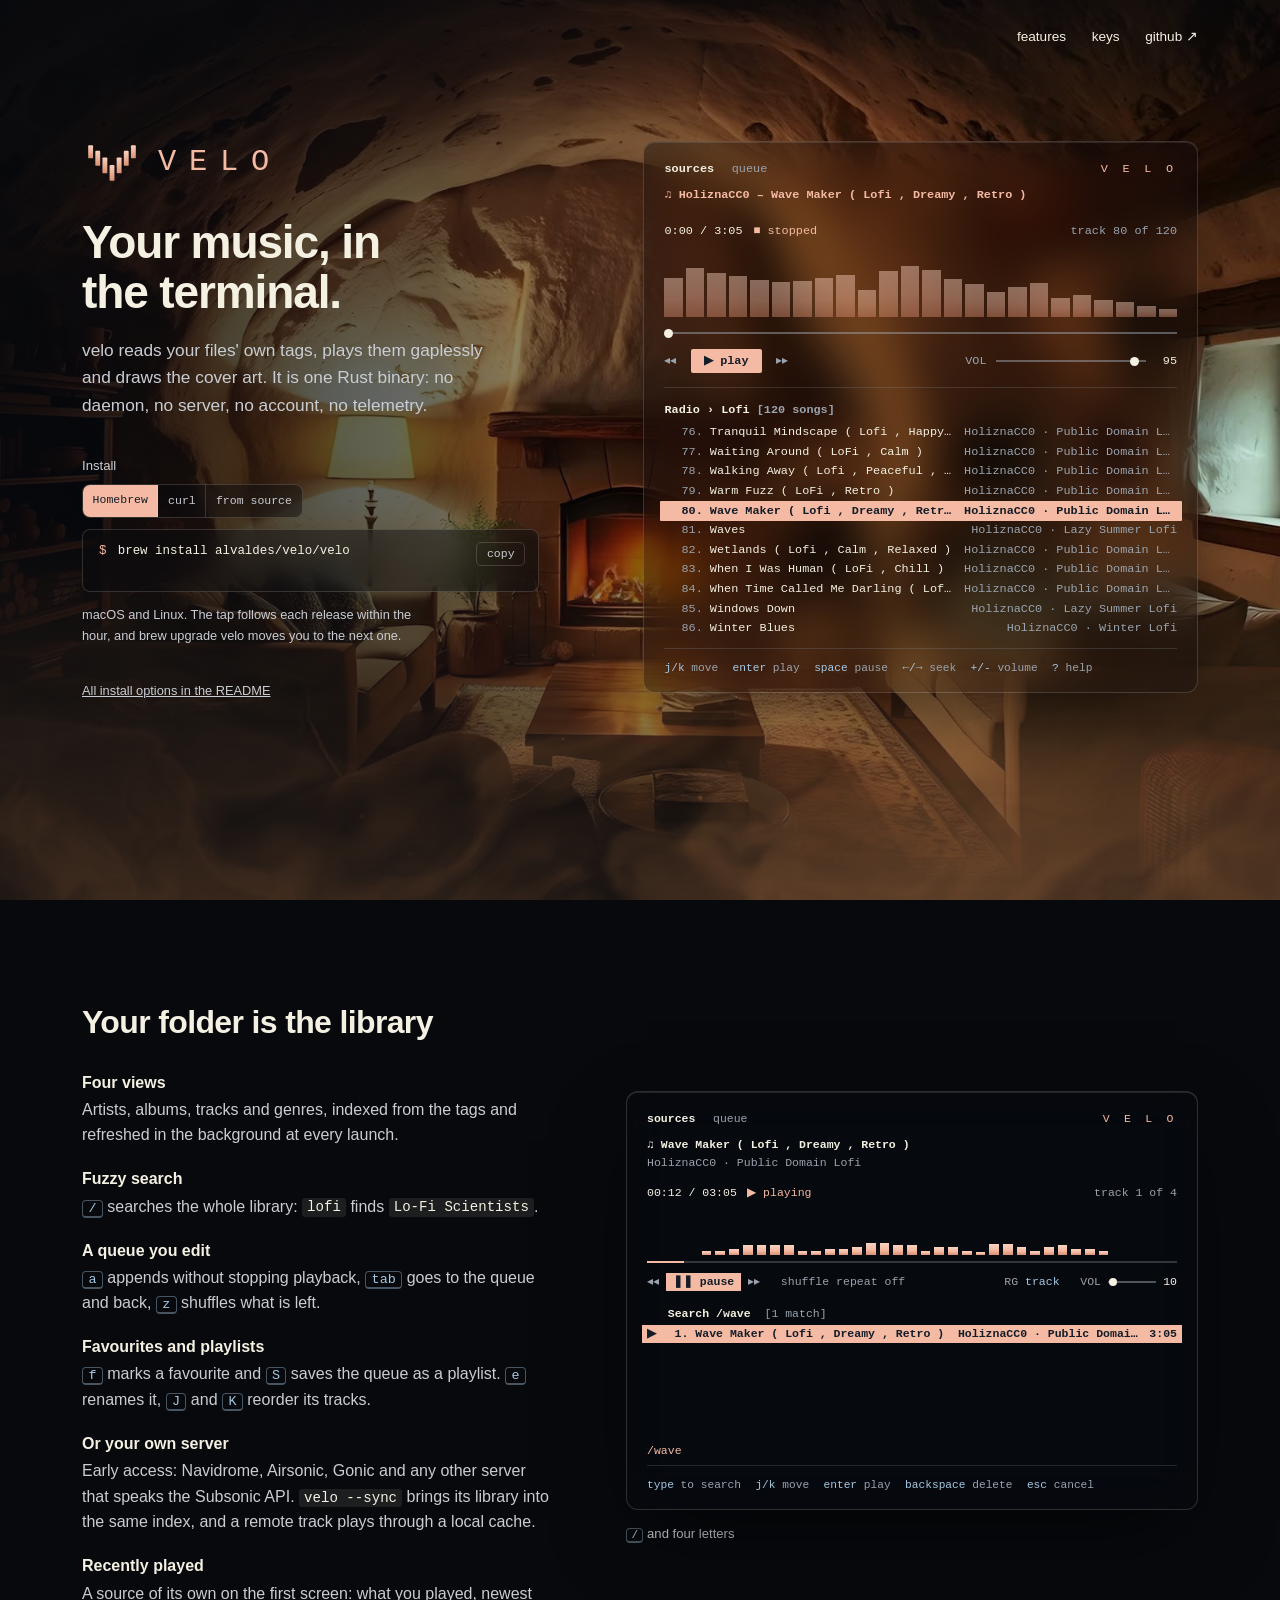
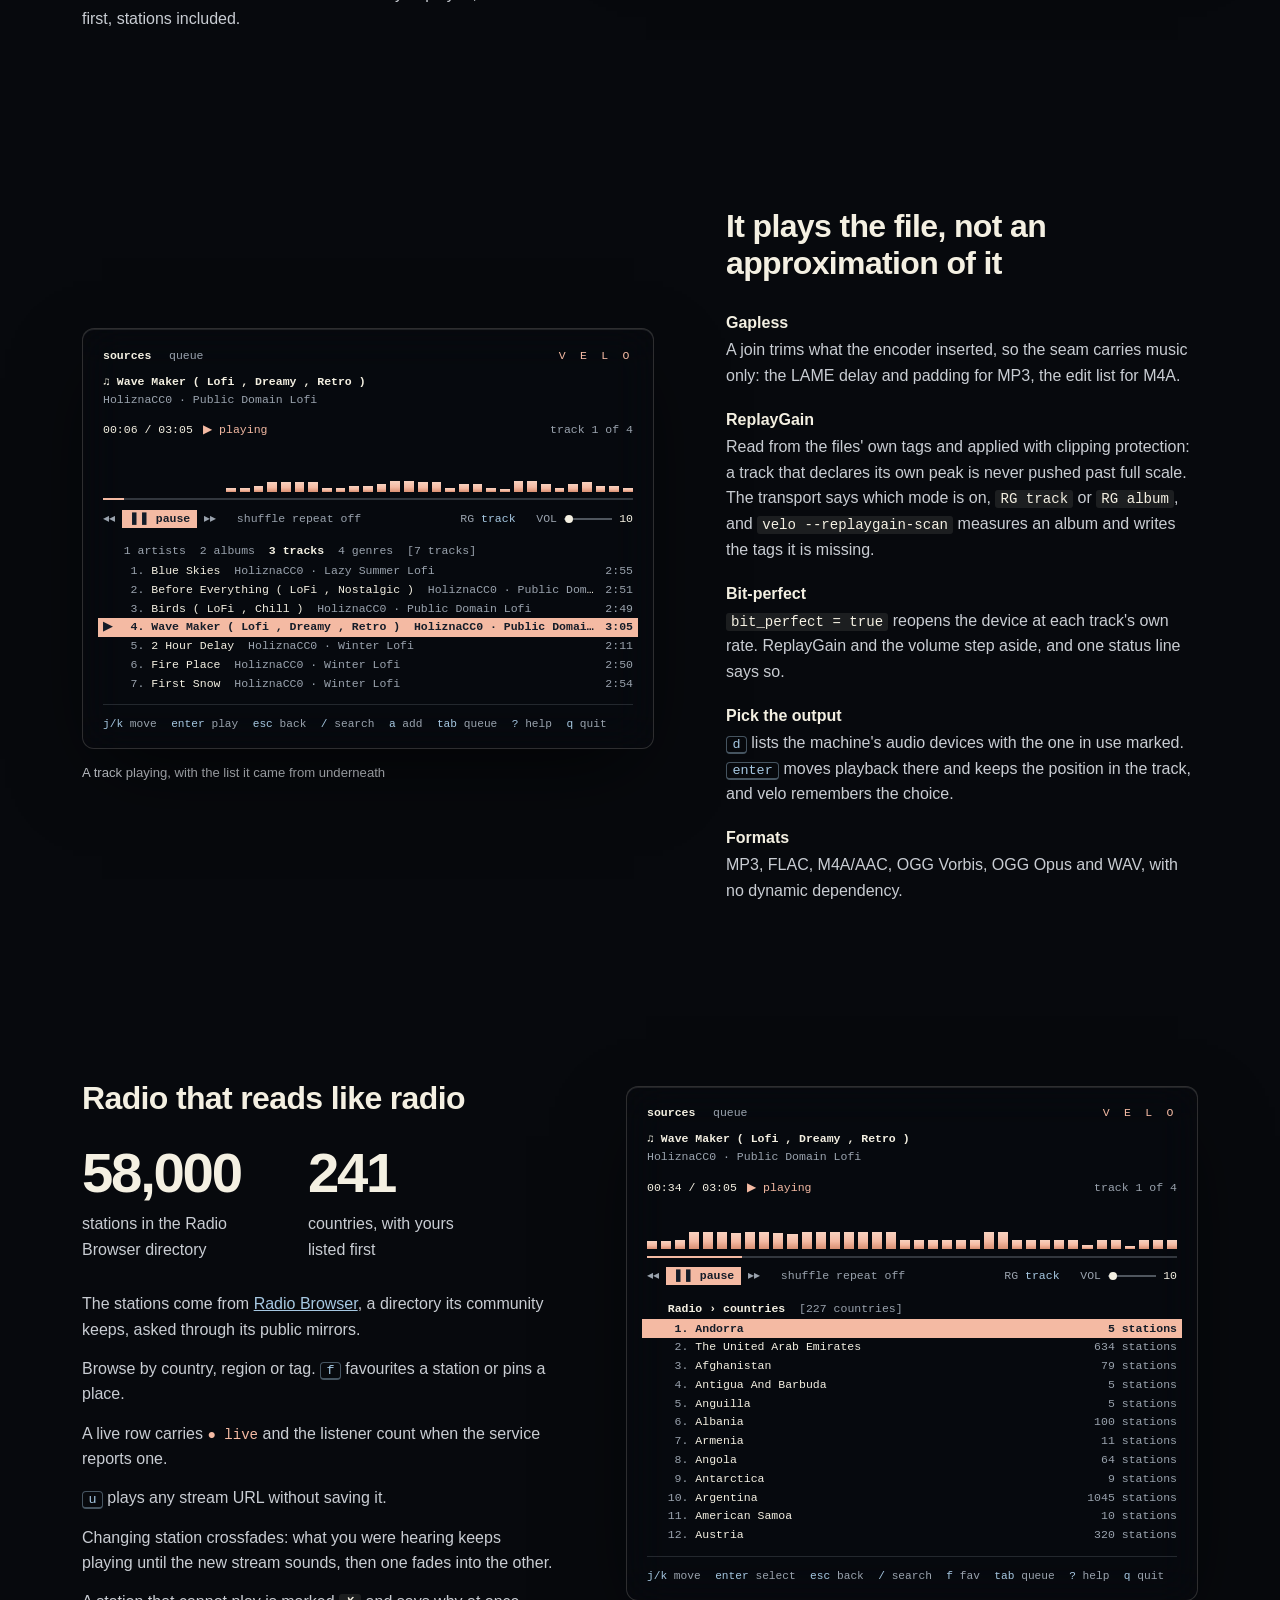
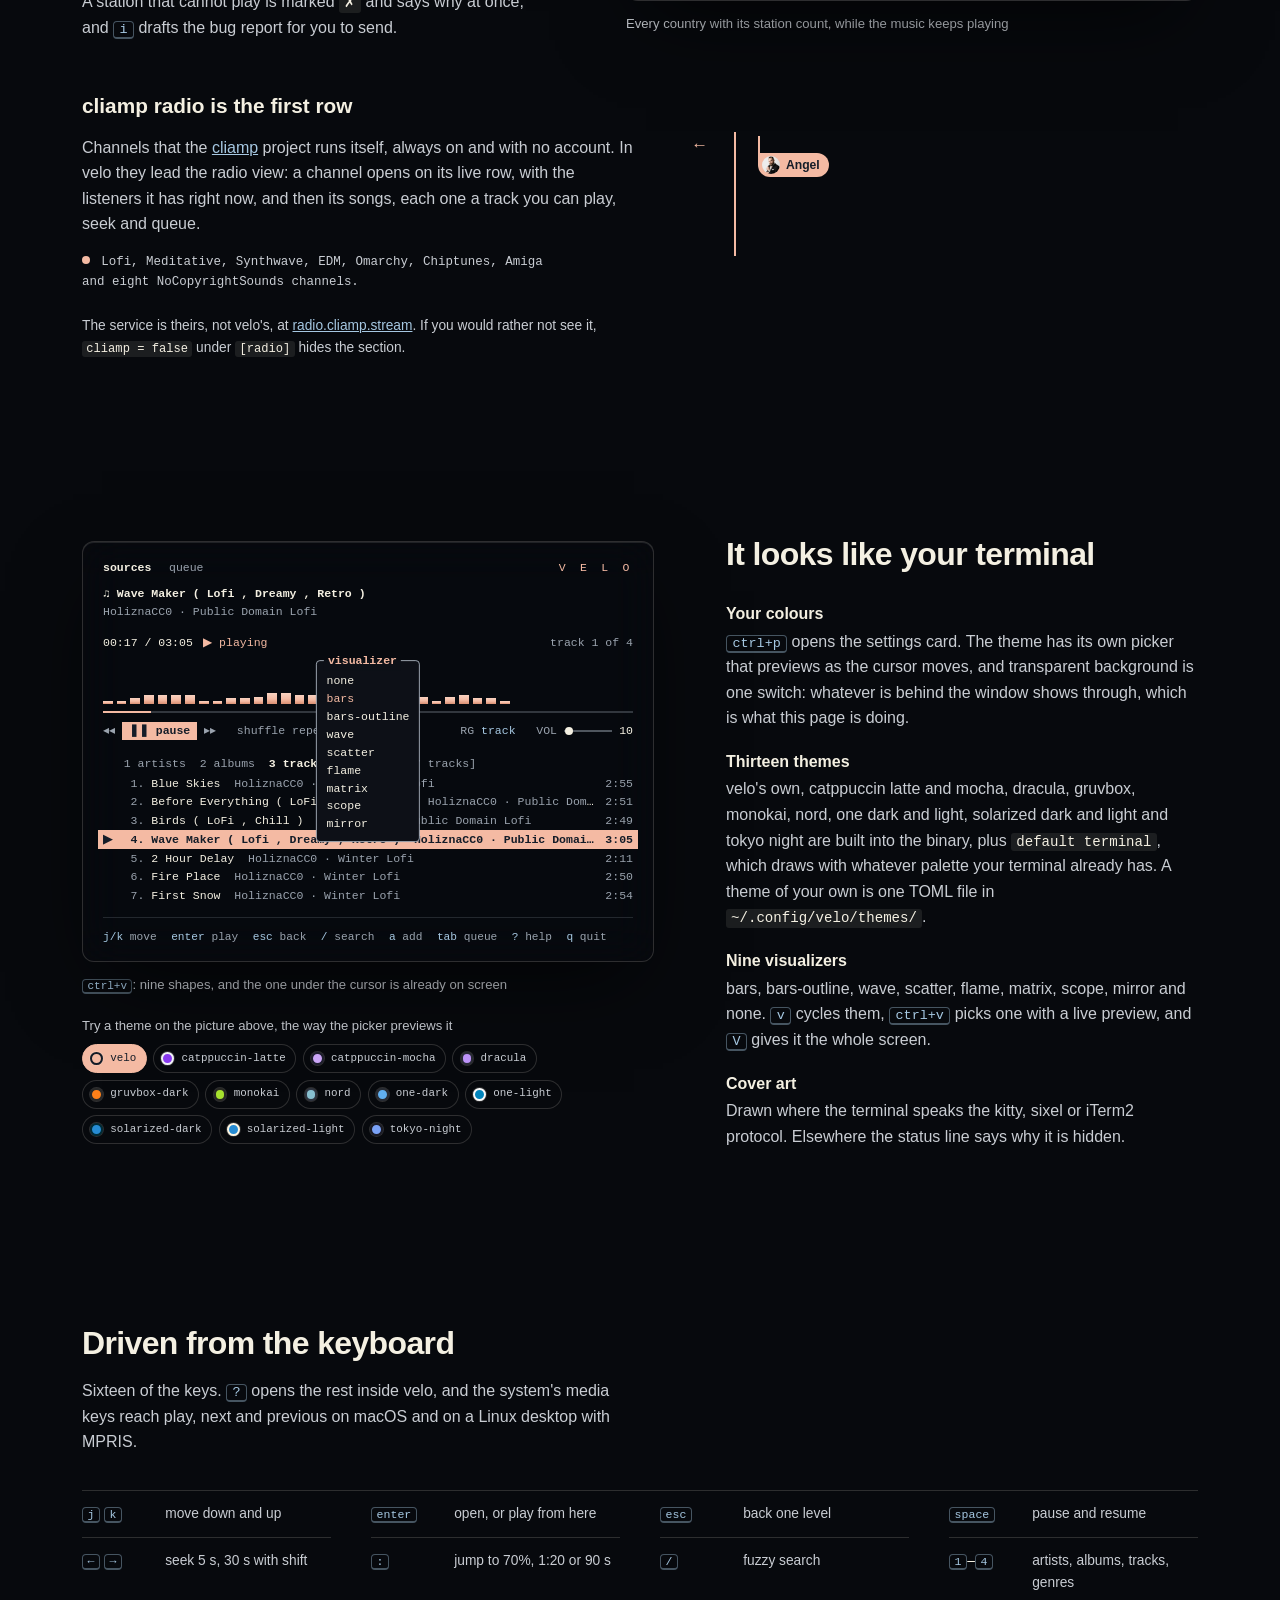
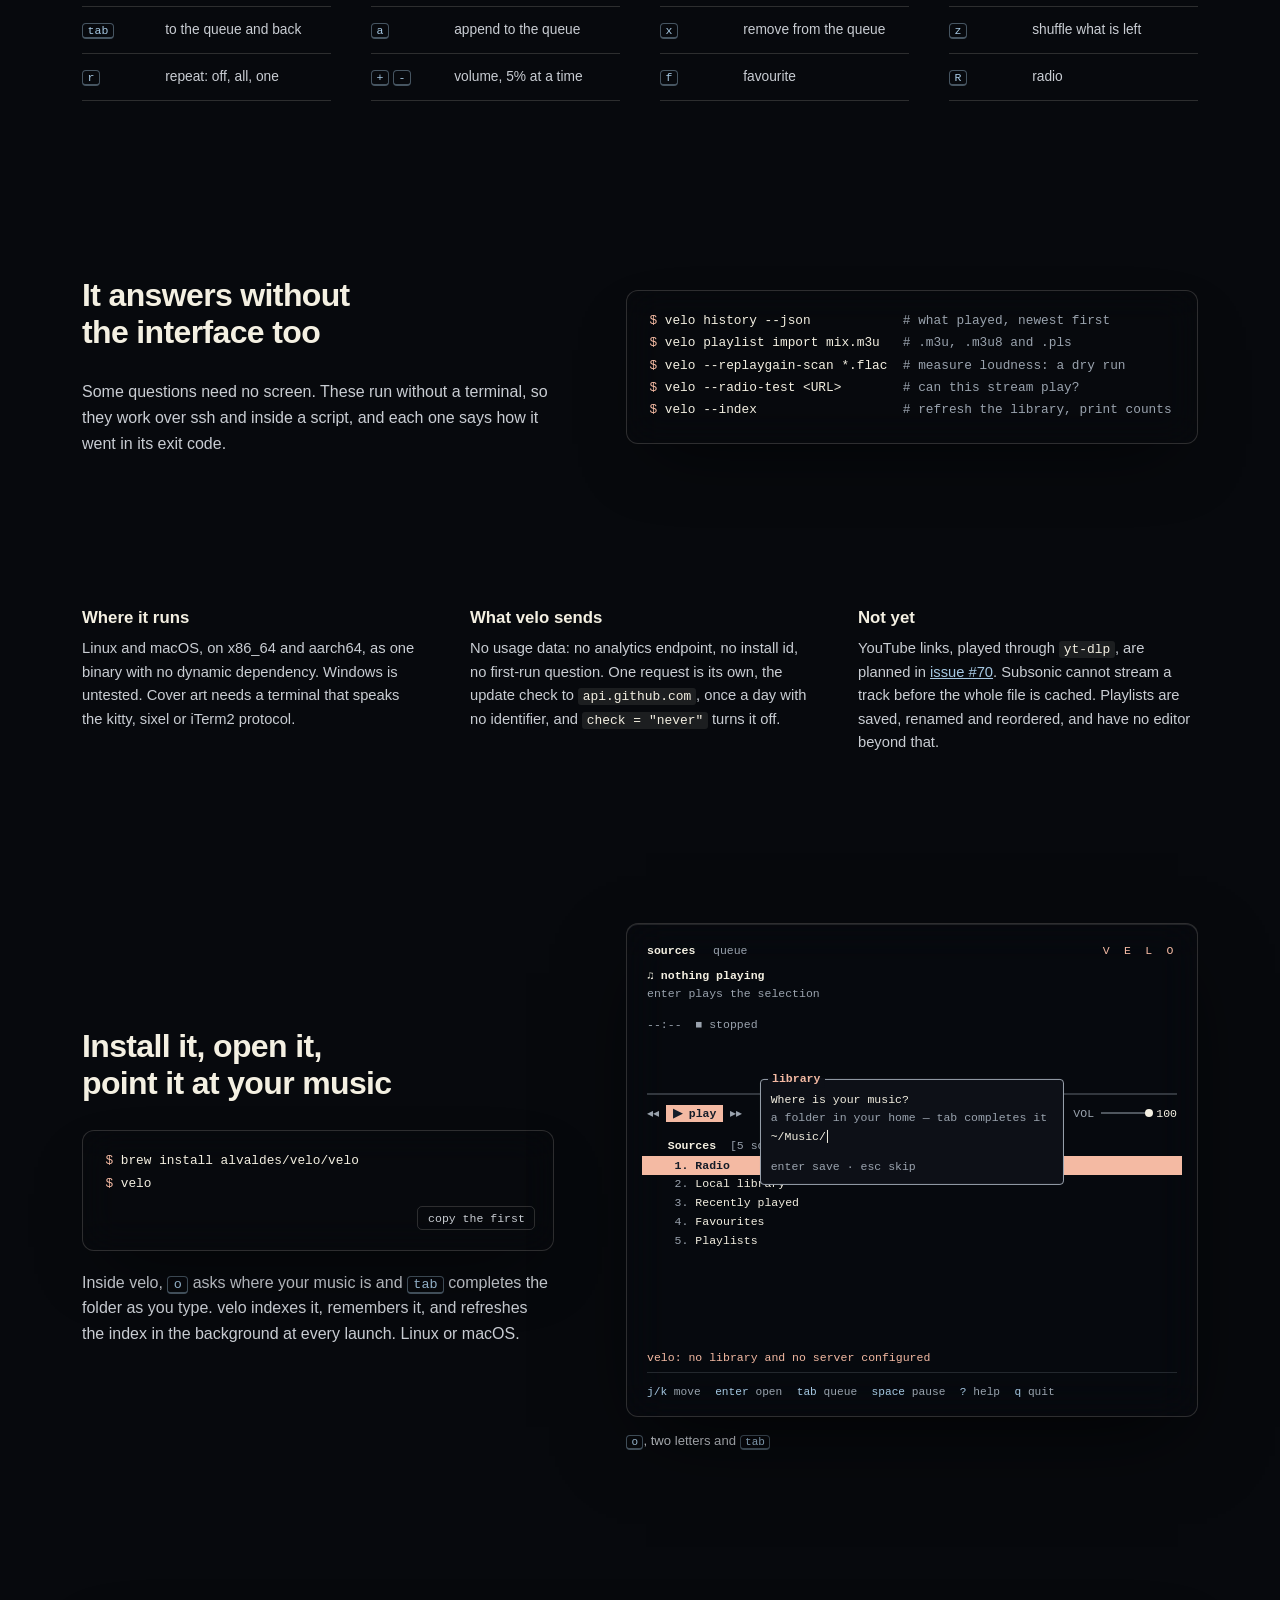
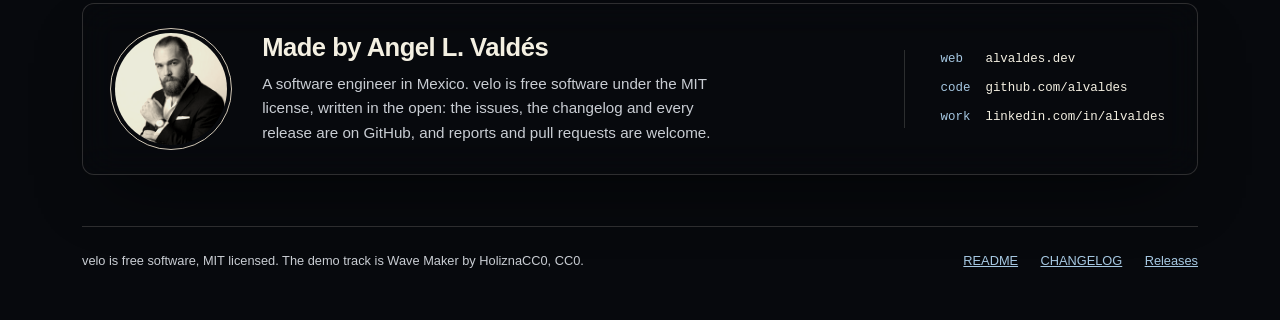
==== commit b422f796: "docs(site): the landing in the order a visitor asks, and a remark that types itself The sections now" ====
--- a/docs/index.html
+++ b/docs/index.html
@@ -44,7 +44,7 @@
 <link rel="icon" href="favicon.svg" type="image/svg+xml">
 <link rel="icon" href="favicon.ico" sizes="32x32">
 <link rel="apple-touch-icon" href="apple-touch-icon.png">
-<link rel="stylesheet" href="style.css?v=28">
+<link rel="stylesheet" href="style.css?v=35">
 </head>
 <body>
 
@@ -92,12 +92,19 @@
 
           <div class="cmd">
             <span class="prompt" aria-hidden="true">$</span>
-            <code id="line">brew install alvaldes/velo/velo</code>
+            <span class="swap" id="line">
+              <code class="on" data-for="brew">brew install alvaldes/velo/velo</code>
+              <code data-for="script">curl -fsSL https://alvaldes.github.io/velo/install.sh | sh</code>
+              <code data-for="source">git clone https://github.com/alvaldes/velo &amp;&amp; cd velo &amp;&amp; cargo install --path .</code>
+            </span>
             <button type="button" class="copy" data-copy-from="line">copy</button>
           </div>
 
-          <p class="hint" id="hint">macOS and Linux. The tap follows each release
-          within the hour, and brew upgrade velo moves you to the next one.</p>
+          <p class="hint swap" id="hint">
+            <span class="on" data-for="brew">macOS and Linux. The tap follows each release within the hour, and brew upgrade velo moves you to the next one.</span>
+            <span data-for="script">The script picks the binary for this machine, checks it against the .sha256 CI published beside it, and puts velo in ~/.local/bin. No sudo.</span>
+            <span data-for="source">A clone and cargo: needs Rust 1.88 or newer, cmake or a system libopus, and the ALSA development headers on Linux.</span>
+          </p>
 
           <p class="more-install"><a href="https://github.com/alvaldes/velo#install">All install options in the README</a></p>
         </div>
@@ -186,7 +193,52 @@
 
   <div class="wrap page" id="features">
 
-    <section class="band" aria-labelledby="sound-h">
+    <section class="band" aria-labelledby="library-h">
+      <div class="band-copy">
+        <h2 id="library-h">Your folder is the library</h2>
+        <dl class="points">
+          <div>
+            <dt>Four views</dt>
+            <dd>Artists, albums, tracks and genres, indexed from the tags and
+            refreshed in the background at every launch.</dd>
+          </div>
+          <div>
+            <dt>Fuzzy search</dt>
+            <dd><kbd>/</kbd> searches the whole library: <code>lofi</code> finds
+            <code>Lo-Fi Scientists</code>.</dd>
+          </div>
+          <div>
+            <dt>A queue you edit</dt>
+            <dd><kbd>a</kbd> appends without stopping playback, <kbd>tab</kbd>
+            goes to the queue and back, <kbd>z</kbd> shuffles what is left.</dd>
+          </div>
+          <div>
+            <dt>Favourites and playlists</dt>
+            <dd><kbd>f</kbd> marks a favourite and <kbd>S</kbd> saves the queue
+            as a playlist. <kbd>e</kbd> renames it, <kbd>J</kbd> and
+            <kbd>K</kbd> reorder its tracks.</dd>
+          </div>
+          <div>
+            <dt>Or your own server</dt>
+            <dd>Early access: Navidrome, Airsonic, Gonic and any other server
+            that speaks the Subsonic API. <code>velo --sync</code> brings its
+            library into the same index, and a remote track plays through a
+            local cache.</dd>
+          </div>
+          <div>
+            <dt>Recently played</dt>
+            <dd>A source of its own on the first screen: what you played,
+            newest first, stations included.</dd>
+          </div>
+        </dl>
+      </div>
+      <figure class="scene-fig">
+        <div class="app scene" role="img" aria-label="The search view after typing wave: one match, Wave Maker, selected and playing"><div class="app-nav"><span class="app-tabs"><span class="on">sources</span><span>queue</span></span><span class="app-mark">V E L O</span></div><div class="s-title">♫ Wave Maker ( Lofi , Dreamy , Retro )</div><div class="s-sub">HoliznaCC0 · Public Domain Lofi</div><div class="app-clock"><span>00:12 / 03:05<span class="app-state">▶ playing</span></span><span class="app-of">track 1 of 4</span></div><div class="app-spectrum"><i style="--h:0"></i><i style="--h:0"></i><i style="--h:0"></i><i style="--h:0"></i><i style="--h:8"></i><i style="--h:8"></i><i style="--h:14"></i><i style="--h:22"></i><i style="--h:22"></i><i style="--h:22"></i><i style="--h:22"></i><i style="--h:8"></i><i style="--h:8"></i><i style="--h:14"></i><i style="--h:14"></i><i style="--h:18"></i><i style="--h:26"></i><i style="--h:26"></i><i style="--h:22"></i><i style="--h:22"></i><i style="--h:8"></i><i style="--h:18"></i><i style="--h:18"></i><i style="--h:8"></i><i style="--h:6"></i><i style="--h:24"></i><i style="--h:24"></i><i style="--h:18"></i><i style="--h:8"></i><i style="--h:18"></i><i style="--h:22"></i><i style="--h:14"></i><i style="--h:14"></i><i style="--h:8"></i><i style="--h:0"></i><i style="--h:0"></i><i style="--h:0"></i><i style="--h:0"></i><i style="--h:0"></i></div><div class="s-progress"><span style="width:7%"></span></div><div class="s-transport"><span><span class="dim">◂◂</span><b class="s-primary">❚❚ pause</b><span class="dim">▸▸</span><span class="dim s-gap">shuffle</span><span class="dim">repeat off</span></span><span><span class="dim">RG</span> <span class="s-cool">track</span><span class="dim s-gap">VOL</span><span class="s-gauge"><span style="left:10%"></span></span>10</span></div><div class="s-head"><b>Search /wave</b><span class="dim">[1 match]</span></div><div class="s-rows"><div class="s-row selected"><span>▶</span><span class="app-num">1.</span><span class="app-name">Wave Maker ( Lofi , Dreamy , Retro )<span class="s-meta">HoliznaCC0 · Public Domain Lofi</span></span><span class="app-fact">3:05</span></div></div><div class="s-space"></div><div class="s-status">/wave</div><div class="app-footer"><span><b>type</b> to search</span><span><b>j/k</b> move</span><span><b>enter</b> play</span><span><b>backspace</b> delete</span><span><b>esc</b> cancel</span></div></div>
+        <figcaption><kbd>/</kbd> and four letters</figcaption>
+      </figure>
+    </section>
+
+    <section class="band flip" aria-labelledby="sound-h">
       <div class="band-copy">
         <h2 id="sound-h">It plays the file, not an approximation of it</h2>
         <dl class="points">
@@ -200,7 +252,8 @@
             <dd>Read from the files' own tags and applied with clipping
             protection: a track that declares its own peak is never pushed past
             full scale. The transport says which mode is on, <code>RG track</code>
-            or <code>RG album</code>.</dd>
+            or <code>RG album</code>, and <code>velo --replaygain-scan</code>
+            measures an album and writes the tags it is missing.</dd>
           </div>
           <div>
             <dt>Bit-perfect</dt>
@@ -209,6 +262,12 @@
             says so.</dd>
           </div>
           <div>
+            <dt>Pick the output</dt>
+            <dd><kbd>d</kbd> lists the machine's audio devices with the one in
+            use marked. <kbd>enter</kbd> moves playback there and keeps the
+            position in the track, and velo remembers the choice.</dd>
+          </div>
+          <div>
             <dt>Formats</dt>
             <dd>MP3, FLAC, M4A/AAC, OGG Vorbis, OGG Opus and WAV, with no dynamic
             dependency.</dd>
@@ -218,44 +277,6 @@
       <figure class="scene-fig">
         <div class="app scene" role="img" aria-label="velo playing Wave Maker from the tracks view: the clock against the length, a spectrum of bars, the transport with pause and RG track, and seven tracks with the playing row marked"><div class="app-nav"><span class="app-tabs"><span class="on">sources</span><span>queue</span></span><span class="app-mark">V E L O</span></div><div class="s-title">♫ Wave Maker ( Lofi , Dreamy , Retro )</div><div class="s-sub">HoliznaCC0 · Public Domain Lofi</div><div class="app-clock"><span>00:06 / 03:05<span class="app-state">▶ playing</span></span><span class="app-of">track 1 of 4</span></div><div class="app-spectrum"><i style="--h:0"></i><i style="--h:0"></i><i style="--h:0"></i><i style="--h:0"></i><i style="--h:0"></i><i style="--h:0"></i><i style="--h:0"></i><i style="--h:0"></i><i style="--h:0"></i><i style="--h:8"></i><i style="--h:8"></i><i style="--h:14"></i><i style="--h:22"></i><i style="--h:22"></i><i style="--h:22"></i><i style="--h:22"></i><i style="--h:8"></i><i style="--h:8"></i><i style="--h:14"></i><i style="--h:14"></i><i style="--h:18"></i><i style="--h:26"></i><i style="--h:26"></i><i style="--h:22"></i><i style="--h:22"></i><i style="--h:8"></i><i style="--h:18"></i><i style="--h:18"></i><i style="--h:8"></i><i style="--h:6"></i><i style="--h:24"></i><i style="--h:24"></i><i style="--h:18"></i><i style="--h:8"></i><i style="--h:18"></i><i style="--h:22"></i><i style="--h:14"></i><i style="--h:14"></i><i style="--h:8"></i></div><div class="s-progress"><span style="width:4%"></span></div><div class="s-transport"><span><span class="dim">◂◂</span><b class="s-primary">❚❚ pause</b><span class="dim">▸▸</span><span class="dim s-gap">shuffle</span><span class="dim">repeat off</span></span><span><span class="dim">RG</span> <span class="s-cool">track</span><span class="dim s-gap">VOL</span><span class="s-gauge"><span style="left:10%"></span></span>10</span></div><div class="s-head"><span class="dim">1 artists</span><span class="dim">2 albums</span><b>3 tracks</b><span class="dim">4 genres</span><span class="dim">[7 tracks]</span></div><div class="s-rows"><div class="s-row"><span></span><span class="app-num">1.</span><span class="app-name">Blue Skies<span class="s-meta">HoliznaCC0 · Lazy Summer Lofi</span></span><span class="app-fact">2:55</span></div><div class="s-row"><span></span><span class="app-num">2.</span><span class="app-name">Before Everything ( LoFi , Nostalgic )<span class="s-meta">HoliznaCC0 · Public Domain Lofi</span></span><span class="app-fact">2:51</span></div><div class="s-row"><span></span><span class="app-num">3.</span><span class="app-name">Birds ( LoFi , Chill )<span class="s-meta">HoliznaCC0 · Public Domain Lofi</span></span><span class="app-fact">2:49</span></div><div class="s-row selected"><span>▶</span><span class="app-num">4.</span><span class="app-name">Wave Maker ( Lofi , Dreamy , Retro )<span class="s-meta">HoliznaCC0 · Public Domain Lofi</span></span><span class="app-fact">3:05</span></div><div class="s-row"><span></span><span class="app-num">5.</span><span class="app-name">2 Hour Delay<span class="s-meta">HoliznaCC0 · Winter Lofi</span></span><span class="app-fact">2:11</span></div><div class="s-row"><span></span><span class="app-num">6.</span><span class="app-name">Fire Place<span class="s-meta">HoliznaCC0 · Winter Lofi</span></span><span class="app-fact">2:50</span></div><div class="s-row"><span></span><span class="app-num">7.</span><span class="app-name">First Snow<span class="s-meta">HoliznaCC0 · Winter Lofi</span></span><span class="app-fact">2:54</span></div></div><div class="app-footer"><span><b>j/k</b> move</span><span><b>enter</b> play</span><span><b>esc</b> back</span><span><b>/</b> search</span><span><b>a</b> add</span><span><b>tab</b> queue</span><span><b>?</b> help</span><span><b>q</b> quit</span></div></div>
         <figcaption>A track playing, with the list it came from underneath</figcaption>
-      </figure>
-    </section>
-
-    <section class="band flip" aria-labelledby="library-h">
-      <div class="band-copy">
-        <h2 id="library-h">Your folder is the library</h2>
-        <dl class="points">
-          <div>
-            <dt>Four views</dt>
-            <dd>Artists, albums, tracks and genres, indexed from the tags and
-            refreshed in the background at every launch.</dd>
-          </div>
-          <div>
-            <dt>Fuzzy search</dt>
-            <dd><kbd>/</kbd> searches the whole library: <code>lofi</code> finds
-            <code>Lo-Fi Scientists</code>.</dd>
-          </div>
-          <div>
-            <dt>A queue you edit</dt>
-            <dd><kbd>a</kbd> appends without stopping playback, <kbd>tab</kbd>
-            goes to the queue and back, <kbd>z</kbd> shuffles what is left.</dd>
-          </div>
-          <div>
-            <dt>Favourites and playlists</dt>
-            <dd><kbd>f</kbd> marks a favourite and <kbd>S</kbd> saves the queue
-            as a playlist. <kbd>e</kbd> renames it, <kbd>J</kbd> and
-            <kbd>K</kbd> reorder its tracks.</dd>
-          </div>
-          <div>
-            <dt>Recently played</dt>
-            <dd>A source of its own on the first screen: what you played,
-            newest first, stations included.</dd>
-          </div>
-        </dl>
-      </div>
-      <figure class="scene-fig">
-        <div class="app scene" role="img" aria-label="The search view after typing wave: one match, Wave Maker, selected and playing"><div class="app-nav"><span class="app-tabs"><span class="on">sources</span><span>queue</span></span><span class="app-mark">V E L O</span></div><div class="s-title">♫ Wave Maker ( Lofi , Dreamy , Retro )</div><div class="s-sub">HoliznaCC0 · Public Domain Lofi</div><div class="app-clock"><span>00:12 / 03:05<span class="app-state">▶ playing</span></span><span class="app-of">track 1 of 4</span></div><div class="app-spectrum"><i style="--h:0"></i><i style="--h:0"></i><i style="--h:0"></i><i style="--h:0"></i><i style="--h:8"></i><i style="--h:8"></i><i style="--h:14"></i><i style="--h:22"></i><i style="--h:22"></i><i style="--h:22"></i><i style="--h:22"></i><i style="--h:8"></i><i style="--h:8"></i><i style="--h:14"></i><i style="--h:14"></i><i style="--h:18"></i><i style="--h:26"></i><i style="--h:26"></i><i style="--h:22"></i><i style="--h:22"></i><i style="--h:8"></i><i style="--h:18"></i><i style="--h:18"></i><i style="--h:8"></i><i style="--h:6"></i><i style="--h:24"></i><i style="--h:24"></i><i style="--h:18"></i><i style="--h:8"></i><i style="--h:18"></i><i style="--h:22"></i><i style="--h:14"></i><i style="--h:14"></i><i style="--h:8"></i><i style="--h:0"></i><i style="--h:0"></i><i style="--h:0"></i><i style="--h:0"></i><i style="--h:0"></i></div><div class="s-progress"><span style="width:7%"></span></div><div class="s-transport"><span><span class="dim">◂◂</span><b class="s-primary">❚❚ pause</b><span class="dim">▸▸</span><span class="dim s-gap">shuffle</span><span class="dim">repeat off</span></span><span><span class="dim">RG</span> <span class="s-cool">track</span><span class="dim s-gap">VOL</span><span class="s-gauge"><span style="left:10%"></span></span>10</span></div><div class="s-head"><b>Search /wave</b><span class="dim">[1 match]</span></div><div class="s-rows"><div class="s-row selected"><span>▶</span><span class="app-num">1.</span><span class="app-name">Wave Maker ( Lofi , Dreamy , Retro )<span class="s-meta">HoliznaCC0 · Public Domain Lofi</span></span><span class="app-fact">3:05</span></div></div><div class="s-space"></div><div class="s-status">/wave</div><div class="app-footer"><span><b>type</b> to search</span><span><b>j/k</b> move</span><span><b>enter</b> play</span><span><b>backspace</b> delete</span><span><b>esc</b> cancel</span></div></div>
-        <figcaption><kbd>/</kbd> and four letters</figcaption>
       </figure>
     </section>
 
@@ -275,6 +296,9 @@
           <li>A live row carries <span class="live">● live</span> and the
           listener count when the service reports one.</li>
           <li><kbd>u</kbd> plays any stream URL without saving it.</li>
+          <li>Changing station crossfades: what you were hearing keeps
+          playing until the new stream sounds, then one fades into the
+          other.</li>
           <li>A station that cannot play is marked <code>✗</code> and says why at
           once, and <kbd>i</kbd> drafts the bug report for you to send.</li>
         </ul>
@@ -288,38 +312,20 @@
     <section class="cliamp" aria-labelledby="cliamp-h">
       <div class="cliamp-head">
         <div>
-          <h2 id="cliamp-h">cliamp radio is the first row</h2>
-          <p class="section-lede">Fifteen channels that the
+          <h3 id="cliamp-h">cliamp radio is the first row</h3>
+          <p class="section-lede">Channels that the
           <a href="https://cliamp.stream">cliamp</a> project runs itself, always
           on and with no account. In velo they lead the radio view: a channel
           opens on its live row, with the listeners it has right now, and then
           its songs, each one a track you can play, seek and queue.</p>
-        </div>
-        <blockquote class="thanks">
-          <p>I listen to these channels a lot. Thank you to the people behind
+          <p class="channels-line"><span class="on-air" aria-hidden="true"></span>Lofi, Meditative, Synthwave, EDM, Omarchy,
+          Chiptunes, Amiga and eight NoCopyrightSounds channels.</p>
+        </div>
+        <blockquote class="thanks" id="thanks">
+          <p id="thanks-text">I listen to these channels a lot. Thank you to the people behind
           cliamp for building the service and keeping it free and always on.</p>
-          <footer><a href="#maker">Angel</a></footer>
+          <footer><a class="who" href="#maker"><span class="who-tag"><img src="media/alvaldes.jpg" alt="" width="18" height="18">Angel</span></a></footer>
         </blockquote>
-      </div>
-      <div class="channels">
-        <p class="channels-head"><b>Radio › cliamp radio</b> <span>[15 channels]</span></p>
-        <ul>
-          <li><span class="ch-name">Lofi</span><span class="ch-songs">120 songs</span><span class="ch-what">Lofi 24/7 with StreamBeats</span></li>
-          <li><span class="ch-name">Meditative</span><span class="ch-songs">25 songs</span><span class="ch-what">Calm ambient instrumentals for focus and rest</span></li>
-          <li><span class="ch-name">Synthwave</span><span class="ch-songs">100 songs</span><span class="ch-what">Synthwave 24/7 with StreamBeats</span></li>
-          <li><span class="ch-name">EDM</span><span class="ch-songs">100 songs</span><span class="ch-what">EDM 24/7 with StreamBeats</span></li>
-          <li><span class="ch-name">Omarchy</span><span class="ch-songs">33 songs</span><span class="ch-what">Songs about Omarchy by Ryan R. Hughes</span></li>
-          <li><span class="ch-name">Chiptunes</span><span class="ch-songs">108 songs</span><span class="ch-what">8-bit and tracker music, all Creative Commons</span></li>
-          <li><span class="ch-name">Amiga</span><span class="ch-songs">68 songs</span><span class="ch-what">Amiga tracker modules from the demoscene</span></li>
-          <li><span class="ch-name">NCS</span><span class="ch-songs">48 songs</span><span class="ch-what">NoCopyrightSounds, top tracks 24/7</span></li>
-          <li><span class="ch-name">NCS House</span><span class="ch-songs">99 songs</span><span class="ch-what">NoCopyrightSounds, House 24/7</span></li>
-          <li><span class="ch-name">NCS Dubstep</span><span class="ch-songs">80 songs</span><span class="ch-what">NoCopyrightSounds, Dubstep 24/7</span></li>
-          <li><span class="ch-name">NCS Drum &amp; Bass</span><span class="ch-songs">100 songs</span><span class="ch-what">NoCopyrightSounds, Drum &amp; Bass 24/7</span></li>
-          <li><span class="ch-name">NCS Trap</span><span class="ch-songs">100 songs</span><span class="ch-what">NoCopyrightSounds, Trap 24/7</span></li>
-          <li><span class="ch-name">NCS Phonk</span><span class="ch-songs">60 songs</span><span class="ch-what">NoCopyrightSounds, Phonk 24/7</span></li>
-          <li><span class="ch-name">NCS Pop</span><span class="ch-songs">56 songs</span><span class="ch-what">NoCopyrightSounds, Pop 24/7</span></li>
-          <li><span class="ch-name">NCS Chill</span><span class="ch-songs">37 songs</span><span class="ch-what">NoCopyrightSounds, Chill 24/7</span></li>
-        </ul>
       </div>
       <p class="cliamp-note">The service is theirs, not velo's, at
       <a href="https://radio.cliamp.stream">radio.cliamp.stream</a>. If you would
@@ -357,11 +363,6 @@
             <dt>Cover art</dt>
             <dd>Drawn where the terminal speaks the kitty, sixel or iTerm2
             protocol. Elsewhere the status line says why it is hidden.</dd>
-          </div>
-          <div>
-            <dt>Low power</dt>
-            <dd><kbd>P</kbd> redraws the screen at a quarter of the rate and
-            leaves the spectrum out. Playback does not change.</dd>
           </div>
         </dl>
       </div>
@@ -396,6 +397,7 @@
       <dl class="keymap">
         <div><dt><kbd>j</kbd> <kbd>k</kbd></dt><dd>move down and up</dd></div>
         <div><dt><kbd>enter</kbd></dt><dd>open, or play from here</dd></div>
+        <div><dt><kbd>esc</kbd></dt><dd>back one level</dd></div>
         <div><dt><kbd>space</kbd></dt><dd>pause and resume</dd></div>
         <div><dt><kbd>←</kbd> <kbd>→</kbd></dt><dd>seek 5 s, 30 s with shift</dd></div>
         <div><dt><kbd>:</kbd></dt><dd>jump to 70%, 1:20 or 90 s</dd></div>
@@ -403,23 +405,37 @@
         <div><dt><kbd>1</kbd>–<kbd>4</kbd></dt><dd>artists, albums, tracks, genres</dd></div>
         <div><dt><kbd>tab</kbd></dt><dd>to the queue and back</dd></div>
         <div><dt><kbd>a</kbd></dt><dd>append to the queue</dd></div>
+        <div><dt><kbd>x</kbd></dt><dd>remove from the queue</dd></div>
         <div><dt><kbd>z</kbd></dt><dd>shuffle what is left</dd></div>
         <div><dt><kbd>r</kbd></dt><dd>repeat: off, all, one</dd></div>
         <div><dt><kbd>+</kbd> <kbd>-</kbd></dt><dd>volume, 5% at a time</dd></div>
         <div><dt><kbd>f</kbd></dt><dd>favourite</dd></div>
         <div><dt><kbd>R</kbd></dt><dd>radio</dd></div>
-        <div><dt><kbd>v</kbd></dt><dd>next visualizer</dd></div>
-        <div><dt><kbd>d</kbd></dt><dd>choose the output device</dd></div>
       </dl>
     </section>
 
-    <section class="notes" aria-label="Servers, privacy and what is missing">
+    <section class="band" aria-labelledby="headless-h">
+      <div class="band-copy">
+        <h2 id="headless-h">It answers without the interface too</h2>
+        <p class="section-lede">Some questions need no screen. These run
+        without a terminal, so they work over ssh and inside a script, and
+        each one says how it went in its exit code.</p>
+      </div>
+      <figure class="term">
+<pre><span class="p">$</span> velo history --json            <span class="c"># what played, newest first</span>
+<span class="p">$</span> velo playlist import mix.m3u   <span class="c"># .m3u, .m3u8 and .pls</span>
+<span class="p">$</span> velo --replaygain-scan *.flac  <span class="c"># measure loudness: a dry run</span>
+<span class="p">$</span> velo --radio-test &lt;URL&gt;        <span class="c"># can this stream play?</span>
+<span class="p">$</span> velo --index                   <span class="c"># refresh the library, print counts</span></pre>
+      </figure>
+    </section>
+
+    <section class="notes" aria-label="Where it runs, privacy and what is missing">
       <div>
-        <h2>Your own server</h2>
-        <p>Early access: velo talks to servers that expose the Subsonic API,
-        Navidrome, Airsonic and Gonic among them. <code>velo --sync</code> brings
-        the server's library into the index, and a remote track plays through a
-        cache.</p>
+        <h2>Where it runs</h2>
+        <p>Linux and macOS, on x86_64 and aarch64, as one binary with no
+        dynamic dependency. Windows is untested. Cover art needs a terminal
+        that speaks the kitty, sixel or iTerm2 protocol.</p>
       </div>
       <div>
         <h2>What velo sends</h2>
@@ -430,9 +446,11 @@
       </div>
       <div>
         <h2>Not yet</h2>
-        <p>Windows is untested. Subsonic cannot stream a track before the whole
-        file is cached. Playlists are saved, renamed and reordered, and have no
-        editor beyond that.</p>
+        <p>YouTube links, played through <code>yt-dlp</code>, are planned in
+        <a href="https://github.com/alvaldes/velo/issues/70">issue #70</a>.
+        Subsonic cannot stream a track before the whole file is cached.
+        Playlists are saved, renamed and reordered, and have no editor
+        beyond that.</p>
       </div>
     </section>
 
@@ -482,7 +500,7 @@
     </span>
   </footer>
 </div>
-<script src="app.js?v=23"></script>
+<script src="app.js?v=27"></script>
 <script type="module" src="fog.js?v=8"></script>
 </body>
 </html>
--- a/docs/style.css
+++ b/docs/style.css
@@ -274,75 +274,19 @@
   font-size: 0.78rem;
 }
 
+/* On a wide screen the command box stops where the paragraph above it does. */
+@media (min-width: 981px) {
+  .cmd { width: 89%; }
+}
+
 .prompt { color: var(--accent); flex: none; line-height: 1.5; }
 
-/* The whole command is always on screen: it wraps instead of scrolling, so
-   what gets copied is what was read. */
-.cmd code {
-  color: var(--text);
-  flex: 1;
-  min-width: 0;
-  /* Wrapped the way a terminal wraps a long line: at the edge, not at a word. */
-  word-break: break-all;
-  line-height: 1.5;
-}
-
-.copy {
-  font-family: var(--mono);
-  font-size: 0.72rem;
-  background: transparent;
-  border: 1px solid var(--hair);
-  color: var(--soft);
-  border-radius: 5px;
-  padding: 0.28rem 0.6rem;
-  cursor: pointer;
-  flex: none;
-}
-
-.copy:hover { color: var(--text); border-color: var(--soft); }
-
-.hint {
-  font-size: 0.8rem;
-  color: var(--soft);
-  margin: 0.8rem 0 0;
-  max-width: 50ch;
-}
-
-.cta {
-  -webkit-user-select: none;
-  user-select: none;
-}
-
-.picker label:last-child { border-right: 0; }
-.picker label:hover { color: var(--text); }
-
-.picker label:has(input:checked) {
-  background: var(--accent);
-  color: var(--accent-ink);
-}
-
-.picker input {
-  position: absolute;
-  opacity: 0;
-  width: 1px;
-  height: 1px;
-}
-
-.cmd {
-  display: flex;
-  align-items: flex-start;
-  gap: 0.7rem;
-  background: var(--glass);
-  -webkit-backdrop-filter: blur(14px);
-  backdrop-filter: blur(14px);
-  border: 1px solid var(--hair);
-  border-radius: 8px;
-  padding: 0.75rem 0.8rem 0.75rem 1rem;
-  font-family: var(--mono);
-  font-size: 0.78rem;
-}
-
-.prompt { color: var(--accent); flex: none; line-height: 1.5; }
+/* The variants of a swap share one grid cell: the cell is as tall as the
+   tallest of them, and only the chosen one is visible. */
+.swap { display: grid; }
+.swap > * { grid-area: 1 / 1; visibility: hidden; }
+.swap > .on { visibility: visible; }
+.cmd .swap { flex: 1; min-width: 0; }
 
 /* The whole command is always on screen: it wraps instead of scrolling, so
    what gets copied is what was read. */
@@ -1152,17 +1096,33 @@
 
 /* ---- cliamp radio ---- */
 
-.cliamp { padding: 5.5rem 0; }
+/* It belongs to the radio band above it: no section of its own, so it is
+   pulled up under that band instead of standing a full gap away. */
+.cliamp { margin-top: -2.5rem; padding: 0 0 5.5rem; }
 
 .cliamp-head {
   display: grid;
   grid-template-columns: minmax(0, 1.25fr) minmax(0, 1fr);
   gap: 4.5rem;
-  align-items: end;
-  margin-bottom: 2.4rem;
-}
-
-.cliamp h2 { margin-bottom: 1rem; }
+  align-items: start;
+  margin-bottom: 1.4rem;
+}
+
+.cliamp h3 {
+  margin: 0 0 0.8rem;
+  font-size: 1.3rem;
+  font-weight: 600;
+}
+
+/* The channels by name, in the interface's own type: what is there, without
+   a count per channel that the service changes on its own. */
+.channels-line {
+  margin: 1rem 0 0;
+  max-width: 62ch;
+  font-family: var(--mono);
+  font-size: 0.78rem;
+  color: var(--soft);
+}
 
 /* A thank-you in the first person, set apart by the accent, not by a box. */
 .thanks {
@@ -1185,50 +1145,135 @@
   color: var(--soft);
 }
 
-/* The channels as the interface would list them: a name, a count, and what
-   the channel plays. */
-.channels {
-  padding: 1.2rem 1.4rem 1.3rem;
-  border: 1px solid var(--hair);
-  border-radius: 12px;
-  background: var(--glass);
-  -webkit-backdrop-filter: blur(18px);
-  backdrop-filter: blur(18px);
-  box-shadow: 0 30px 70px -30px rgba(0, 0, 0, 0.7);
+/* The thank-you is a remark on the text beside it, so it starts level with
+   that text, under the heading, and an arrow in the gutter points back at
+   what it is about. */
+.cliamp .thanks {
+  position: relative;
+  margin-top: 2.7rem;
+}
+
+.cliamp .thanks::before {
+  content: "←";
+  position: absolute;
+  left: -2.6rem;
+  top: 0.05rem;
   font-family: var(--mono);
+  font-size: 1.05rem;
+  color: var(--accent);
+}
+
+/* Who is saying it, the way a shared document shows who else is writing:
+   a name tag in the accent, with a face. Still, it signs the remark; while
+   the remark is being typed it hangs from the caret and goes where it goes. */
+.thanks footer .who {
+  display: inline-block;
+  margin-top: 0.3rem;
+  text-decoration: none;
+}
+
+.who-tag {
+  display: inline-flex;
+  align-items: center;
+  gap: 0.4rem;
+  padding: 0.16rem 0.6rem 0.16rem 0.2rem;
+  border-radius: 3px 999px 999px 999px;
+  background: var(--accent);
+  color: var(--accent-ink);
+  font-family: var(--sans);
   font-size: 0.76rem;
-}
-
-.channels-head { margin: 0 0 0.9rem; }
-.channels-head b { color: var(--text); font-weight: 600; }
-.channels-head span { color: var(--dim); }
-
-.channels ul {
-  list-style: none;
-  margin: 0;
-  padding: 0;
-  display: grid;
-  grid-template-columns: repeat(3, minmax(0, 1fr));
-  column-gap: 2.5rem;
-}
-
-.channels li {
-  display: grid;
-  grid-template-columns: minmax(0, 1fr) auto;
-  gap: 0.1rem 1rem;
-  padding: 0.6rem 0;
-  border-top: 1px solid var(--hair);
-}
-
-.ch-name { color: var(--text); font-weight: 600; }
-.ch-songs { color: var(--accent); }
-
-.ch-what {
-  grid-column: 1 / -1;
-  color: var(--dim);
+  font-weight: 600;
+  line-height: 1.5;
+  white-space: nowrap;
+}
+
+.who-tag img {
+  width: 18px;
+  height: 18px;
+  border-radius: 50%;
+  object-fit: cover;
+}
+
+/* While it is being typed: what is not written yet keeps its room, so the
+   block never changes height, and a caret stands where the next letter goes.
+   The room under the last line is the tag's, when the caret reaches it. */
+.thanks.typing { padding-bottom: 2.3rem; }
+.thanks .unwritten { visibility: hidden; }
+
+/* The caret is an empty inline: it takes no width and, unlike a box, it is
+   no place to break a line, so a word it stands inside wraps as it would
+   whole and the paragraph keeps its lines. The bar is its own layer: it
+   blinks, the tag hanging from it does not. */
+.thanks .caret { position: relative; }
+
+.thanks .caret::before {
+  content: "";
+  position: absolute;
+  left: 0;
+  top: 0.12em;
+  width: 2px;
+  height: 1.1em;
+  background: var(--accent);
+}
+
+.thanks .caret .who-tag {
+  position: absolute;
+  top: calc(1.45em + 2px);
+  left: 0;
+}
+
+/* Past the middle of the line the tag hangs to the left, so it never leaves
+   the column. */
+.thanks .caret.flip .who-tag {
+  left: auto;
+  right: -2px;
+  border-radius: 999px 3px 999px 999px;
+}
+
+@keyframes caret {
+  0%, 55% { opacity: 1; }
+  56%, 100% { opacity: 0; }
+}
+
+/* For the readers a screen cannot type for: the sentence, whole. */
+.vh {
+  position: absolute;
+  width: 1px;
+  height: 1px;
   overflow: hidden;
-  text-overflow: ellipsis;
+  clip-path: inset(50%);
   white-space: nowrap;
+}
+
+/* On air: the interface's own live mark, in front of the channels. */
+.on-air {
+  position: relative;
+  display: inline-block;
+  width: 0.5rem;
+  height: 0.5rem;
+  margin-right: 0.7rem;
+  border-radius: 50%;
+  background: var(--accent);
+  vertical-align: 0.05em;
+}
+
+.on-air::after {
+  content: "";
+  position: absolute;
+  inset: 0;
+  border-radius: 50%;
+  border: 1px solid var(--accent);
+  opacity: 0;
+}
+
+@keyframes point {
+  0%, 100% { transform: translateX(0); }
+  50% { transform: translateX(-0.45rem); }
+}
+
+@keyframes on-air {
+  0% { transform: scale(1); opacity: 0.7; }
+  70%, 100% { transform: scale(2.8); opacity: 0; }
 }
 
 .cliamp-note {
@@ -1407,9 +1452,11 @@
   .keys { padding: 3.5rem 0; }
   .stats { gap: 2rem; }
   .keymap { grid-template-columns: repeat(2, minmax(0, 1fr)); column-gap: 1.5rem; }
-  .cliamp { padding: 3.5rem 0; }
+  .cliamp { margin-top: -1rem; padding: 0 0 3.5rem; }
   .cliamp-head { grid-template-columns: minmax(0, 1fr); gap: 1.8rem; }
-  .channels ul { grid-template-columns: repeat(2, minmax(0, 1fr)); column-gap: 1.5rem; }
+  /* One column: the remark stands under the text, so the arrow points up. */
+  .cliamp .thanks::before { content: "↑"; left: 1.4rem; top: -1.7rem; }
+  .cliamp .thanks { margin-top: 1.4rem; }
   .notes { grid-template-columns: minmax(0, 1fr); gap: 2rem; padding: 3rem 0; }
   .maker { grid-template-columns: auto minmax(0, 1fr); gap: 1.4rem; padding: 1.4rem; }
   .maker img { width: 72px; height: 72px; }
@@ -1418,7 +1465,6 @@
 
 @media (max-width: 560px) {
   .keymap { grid-template-columns: 1fr; }
-  .channels ul { grid-template-columns: minmax(0, 1fr); }
   .app-fact { display: none; }
   .scene .app-fact { display: inline; }
   .s-transport .s-gap.dim:not(:last-of-type),
@@ -1426,6 +1472,21 @@
   .app button.app-row { grid-template-columns: 3.4ch 1fr; }
 }
 
+/* The install block, pointed at from the player's card: an outline for a
+   moment instead of a scroll, since on a wide window it is already in view. */
+.install {
+  outline: 2px solid transparent;
+  outline-offset: 12px;
+  border-radius: 6px;
+}
+
+.install.nudge { outline-color: var(--accent); }
+
+@keyframes nudge {
+  0%, 100% { outline-color: transparent; }
+  15%, 70% { outline-color: var(--accent); }
+}
+
 /* ---- motion, only when the reader allows it ---- */
 
 @media (prefers-reduced-motion: reduce) {
@@ -1434,4 +1495,8 @@
 
 @media (prefers-reduced-motion: no-preference) {
   .cta { transition: filter 0.15s ease; }
-}
+  .install.nudge { animation: nudge 1.8s ease; }
+  .cliamp .thanks::before { animation: point 2.4s ease-in-out infinite; }
+  .on-air::after { animation: on-air 2.2s ease-out infinite; }
+  .thanks .caret::before { animation: caret 1s steps(1) infinite; }
+}
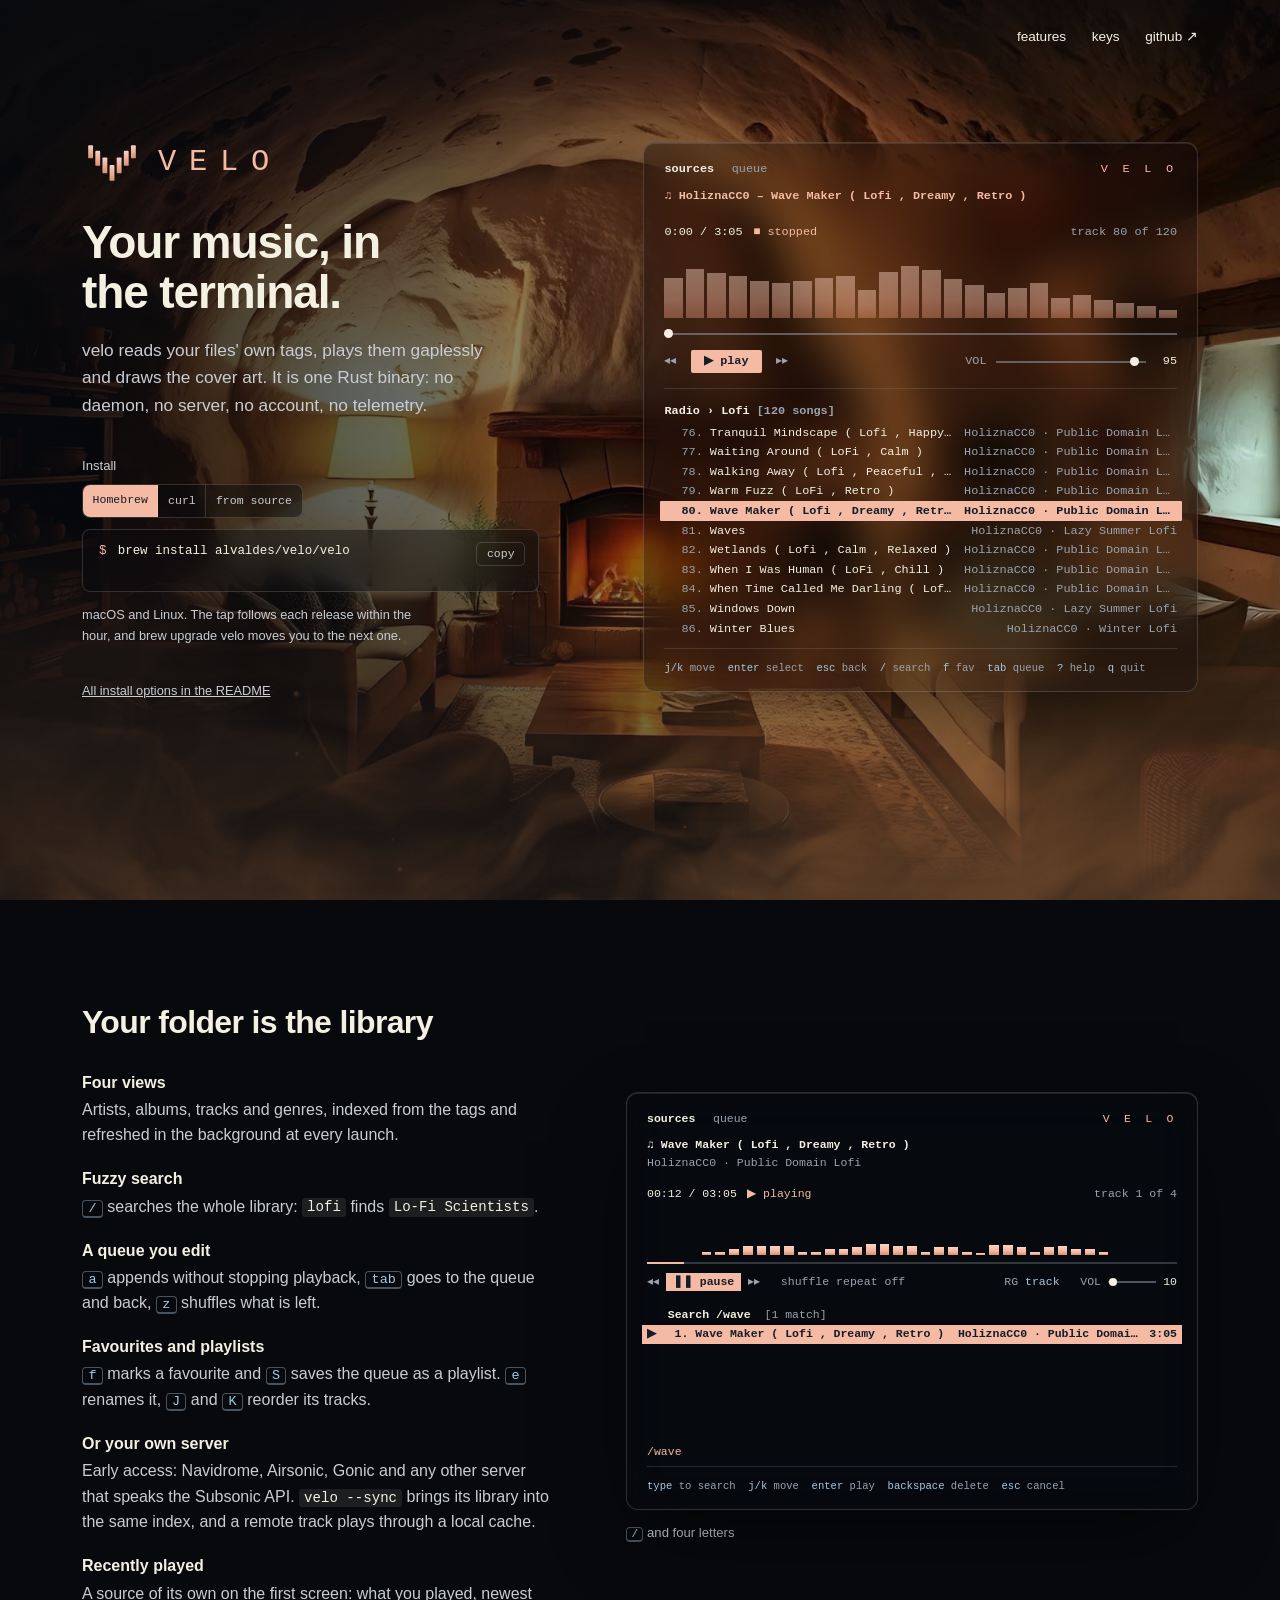
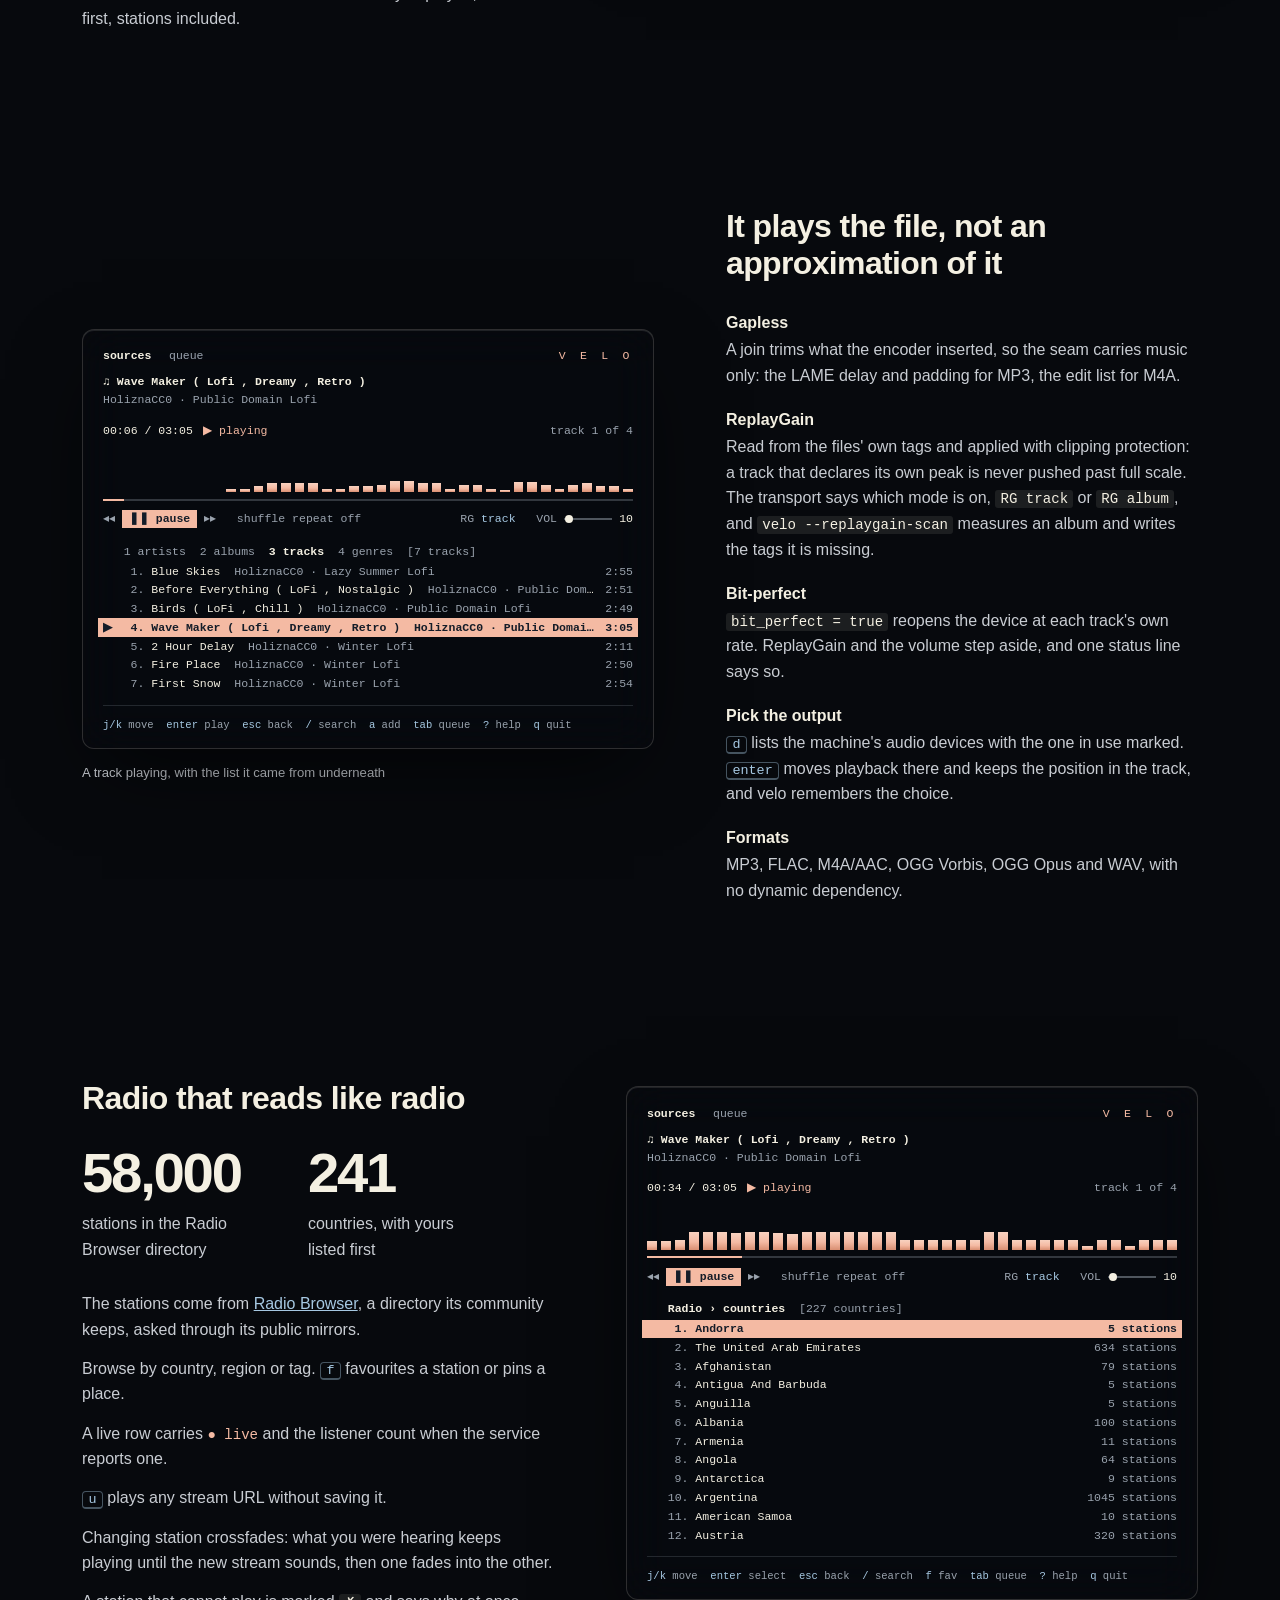
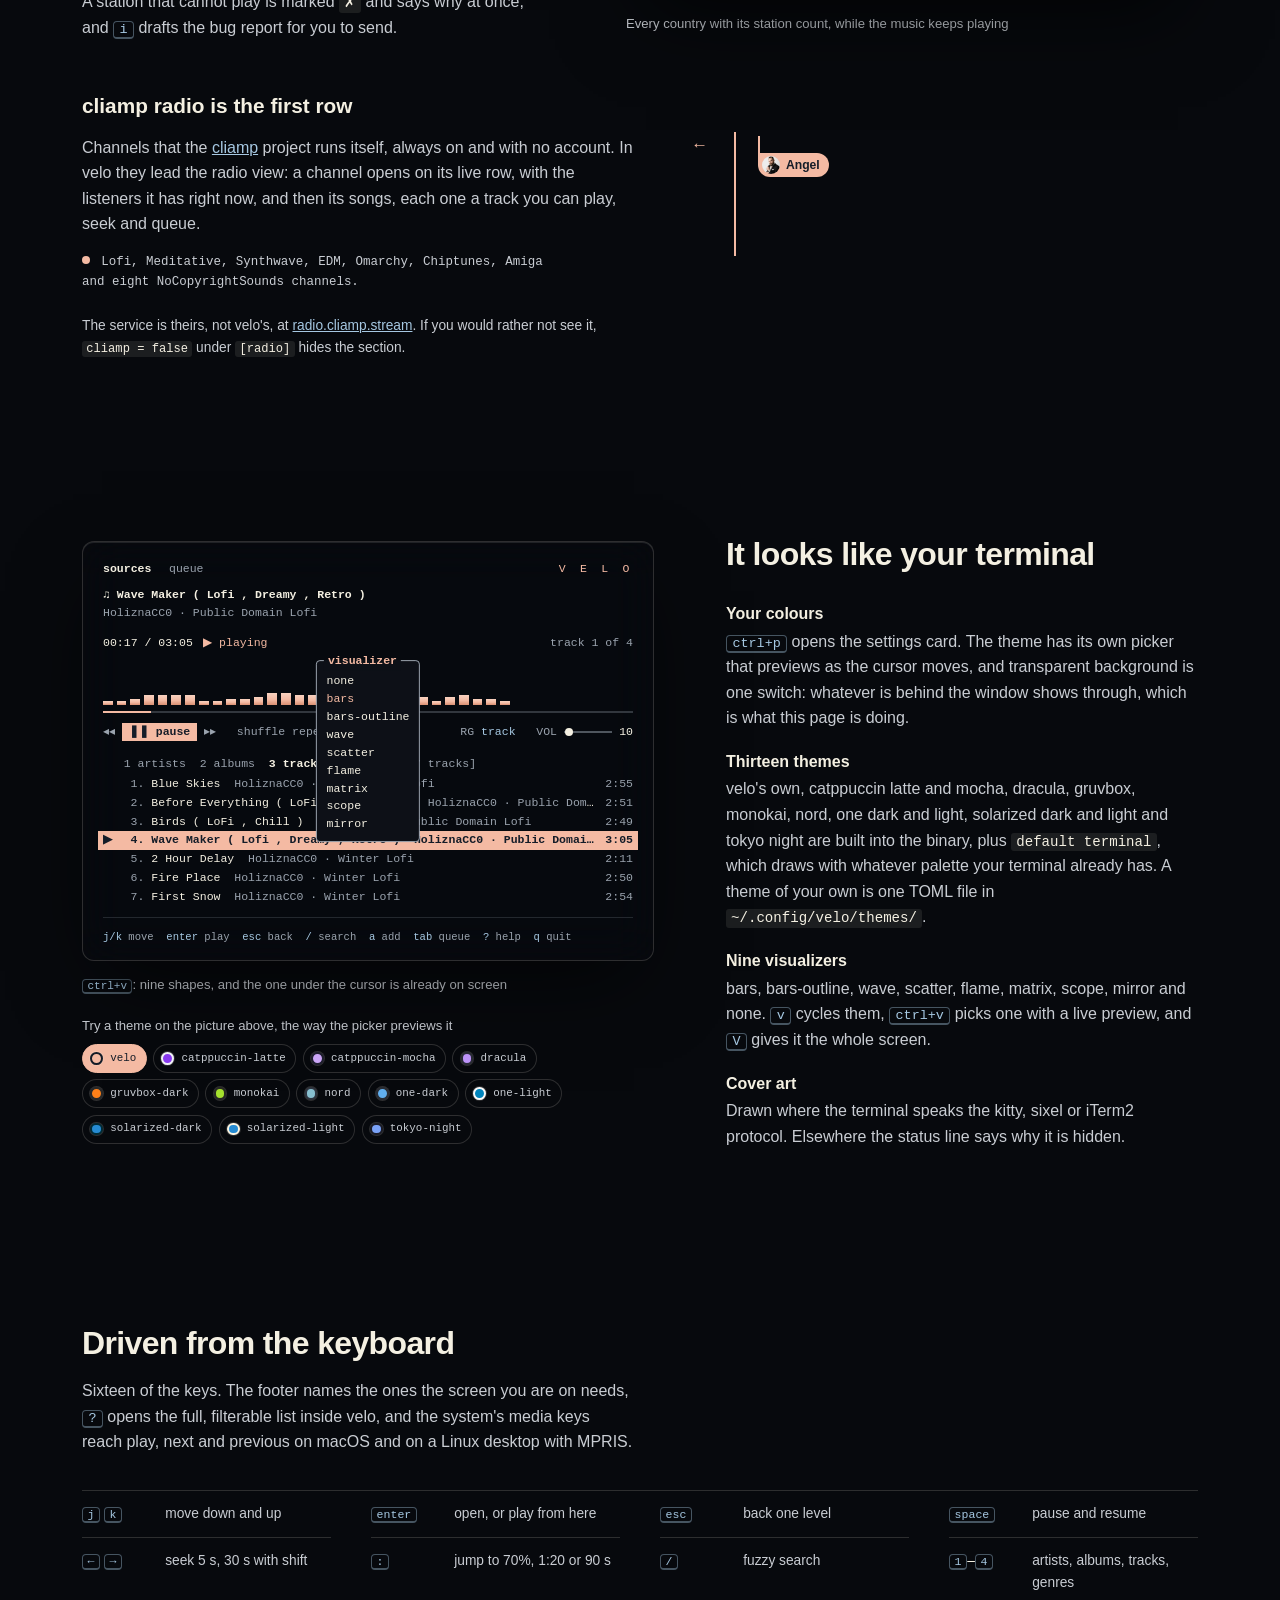
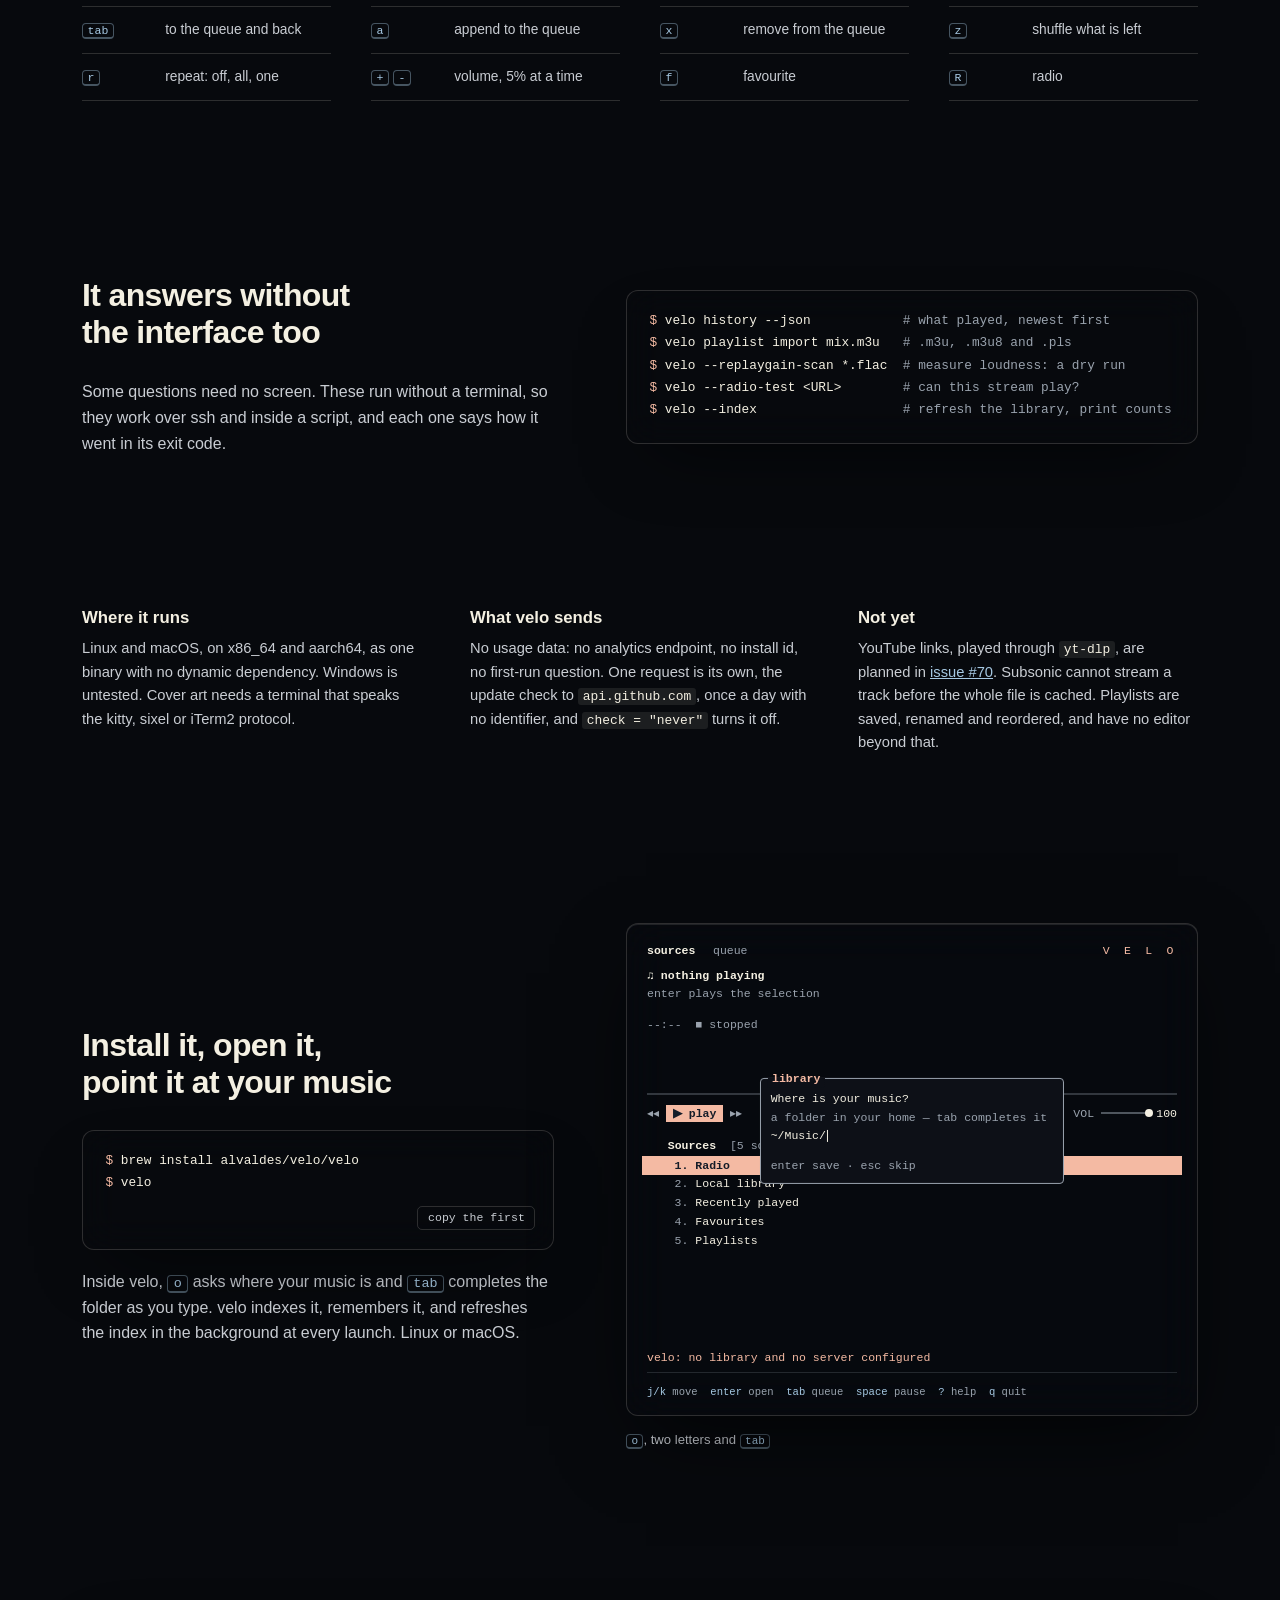
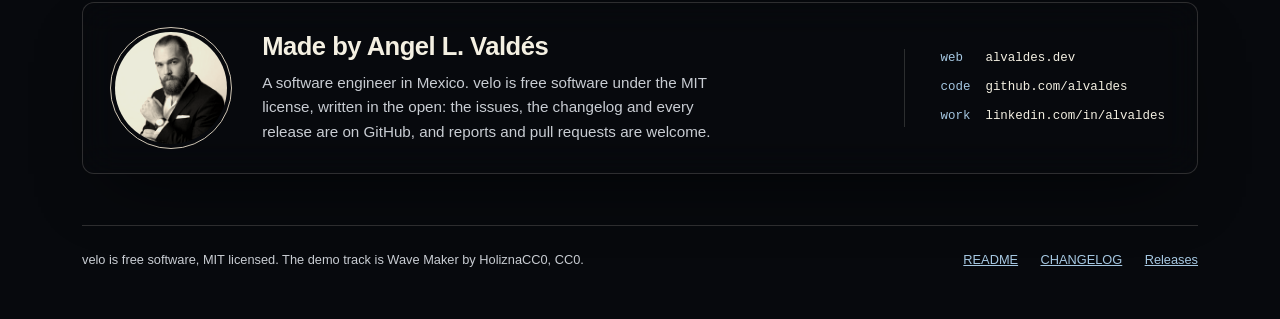
==== commit bfe48206: "docs(site): the footer names the keys velo really shows The landing's working demo stood in for the " ====
--- a/docs/index.html
+++ b/docs/index.html
@@ -172,8 +172,9 @@
         </ol>
 
         <div class="app-footer" aria-hidden="true">
-          <span><b>j/k</b> move</span><span><b>enter</b> play</span><span><b>space</b> pause</span>
-          <span><b>←/→</b> seek</span><span><b>+/-</b> volume</span><span><b>?</b> help</span>
+          <span><b>j/k</b> move</span><span><b>enter</b> select</span><span><b>esc</b> back</span>
+          <span><b>/</b> search</span><span><b>f</b> fav</span><span><b>tab</b> queue</span>
+          <span><b>?</b> help</span><span><b>q</b> quit</span>
         </div>
 
         <div class="app-card" id="more" role="dialog" aria-labelledby="more-h" hidden>
@@ -391,7 +392,8 @@
 
     <section class="keys" id="keys" aria-labelledby="keys-h">
       <h2 id="keys-h">Driven from the keyboard</h2>
-      <p class="section-lede">Sixteen of the keys. <kbd>?</kbd> opens the rest
+      <p class="section-lede">Sixteen of the keys. The footer names the ones
+      the screen you are on needs, <kbd>?</kbd> opens the full, filterable list
       inside velo, and the system's media keys reach play, next and previous on
       macOS and on a Linux desktop with MPRIS.</p>
       <dl class="keymap">
--- a/docs/style.css
+++ b/docs/style.css
@@ -577,12 +577,15 @@
 
 .app-footer {
   display: flex;
+  /* The interface joins its hints with two spaces and drops one rather than
+     wrap, so the row is one line wide: the gaps here are those two spaces at
+     the size this strip is set in. */
   flex-wrap: wrap;
-  gap: 0.2rem 0.9rem;
+  gap: 0.2rem 2ch;
   padding-top: 0.7rem;
   border-top: 1px solid rgba(154, 163, 174, 0.2);
   color: var(--dim);
-  font-size: 0.7rem;
+  font-size: 0.66rem;
 }
 
 .app-footer b {
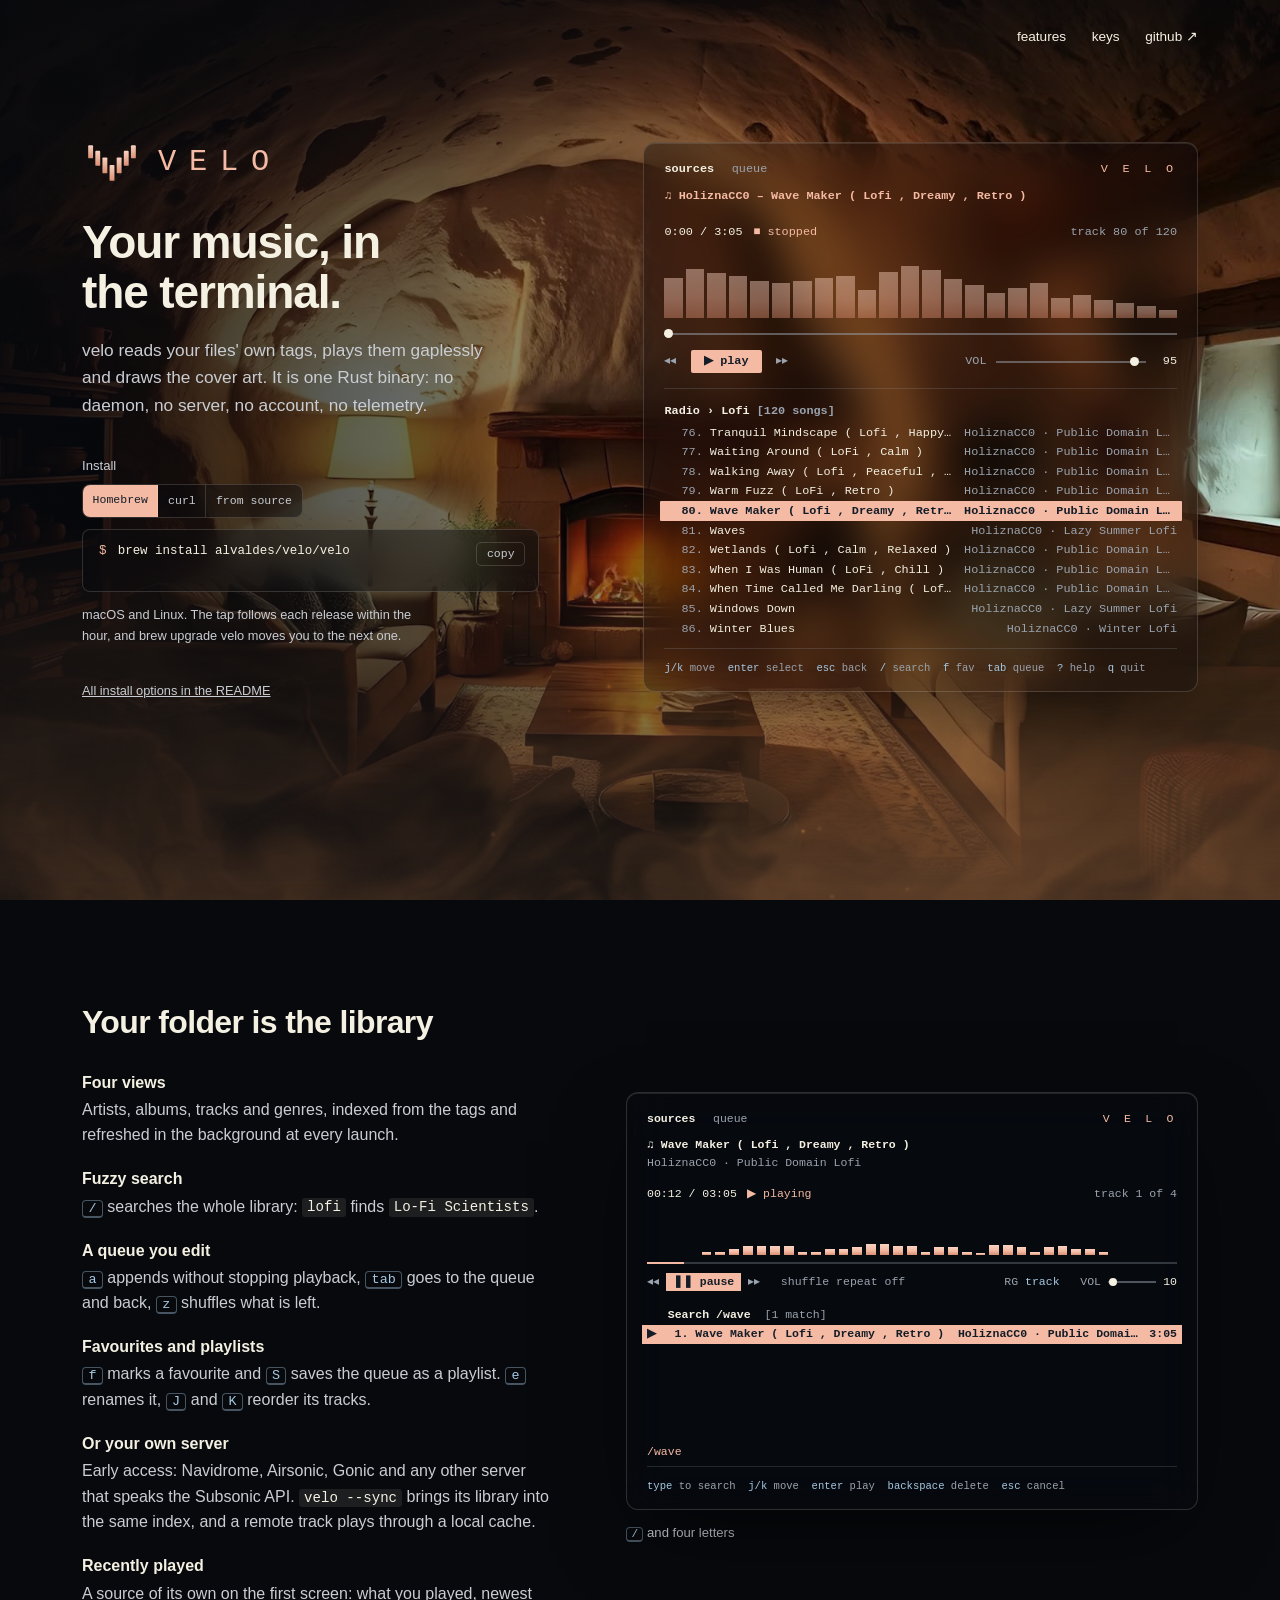
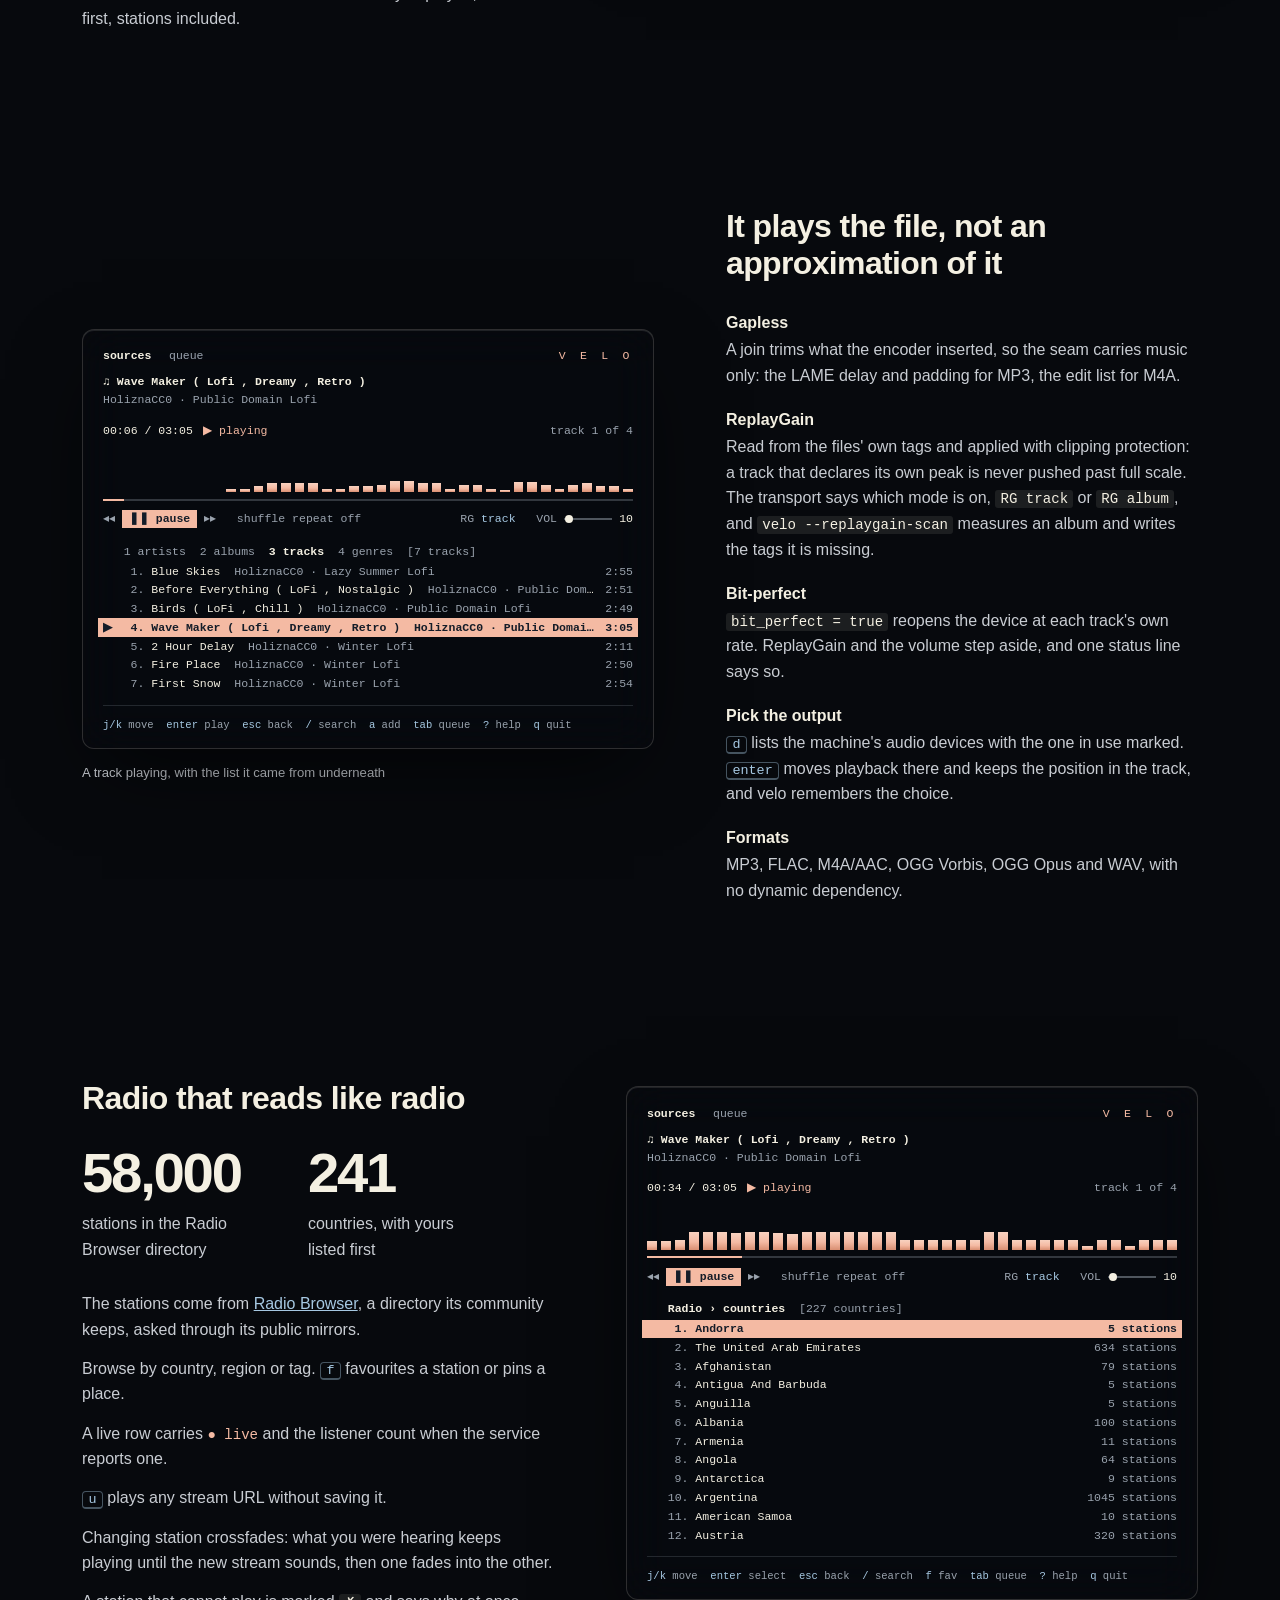
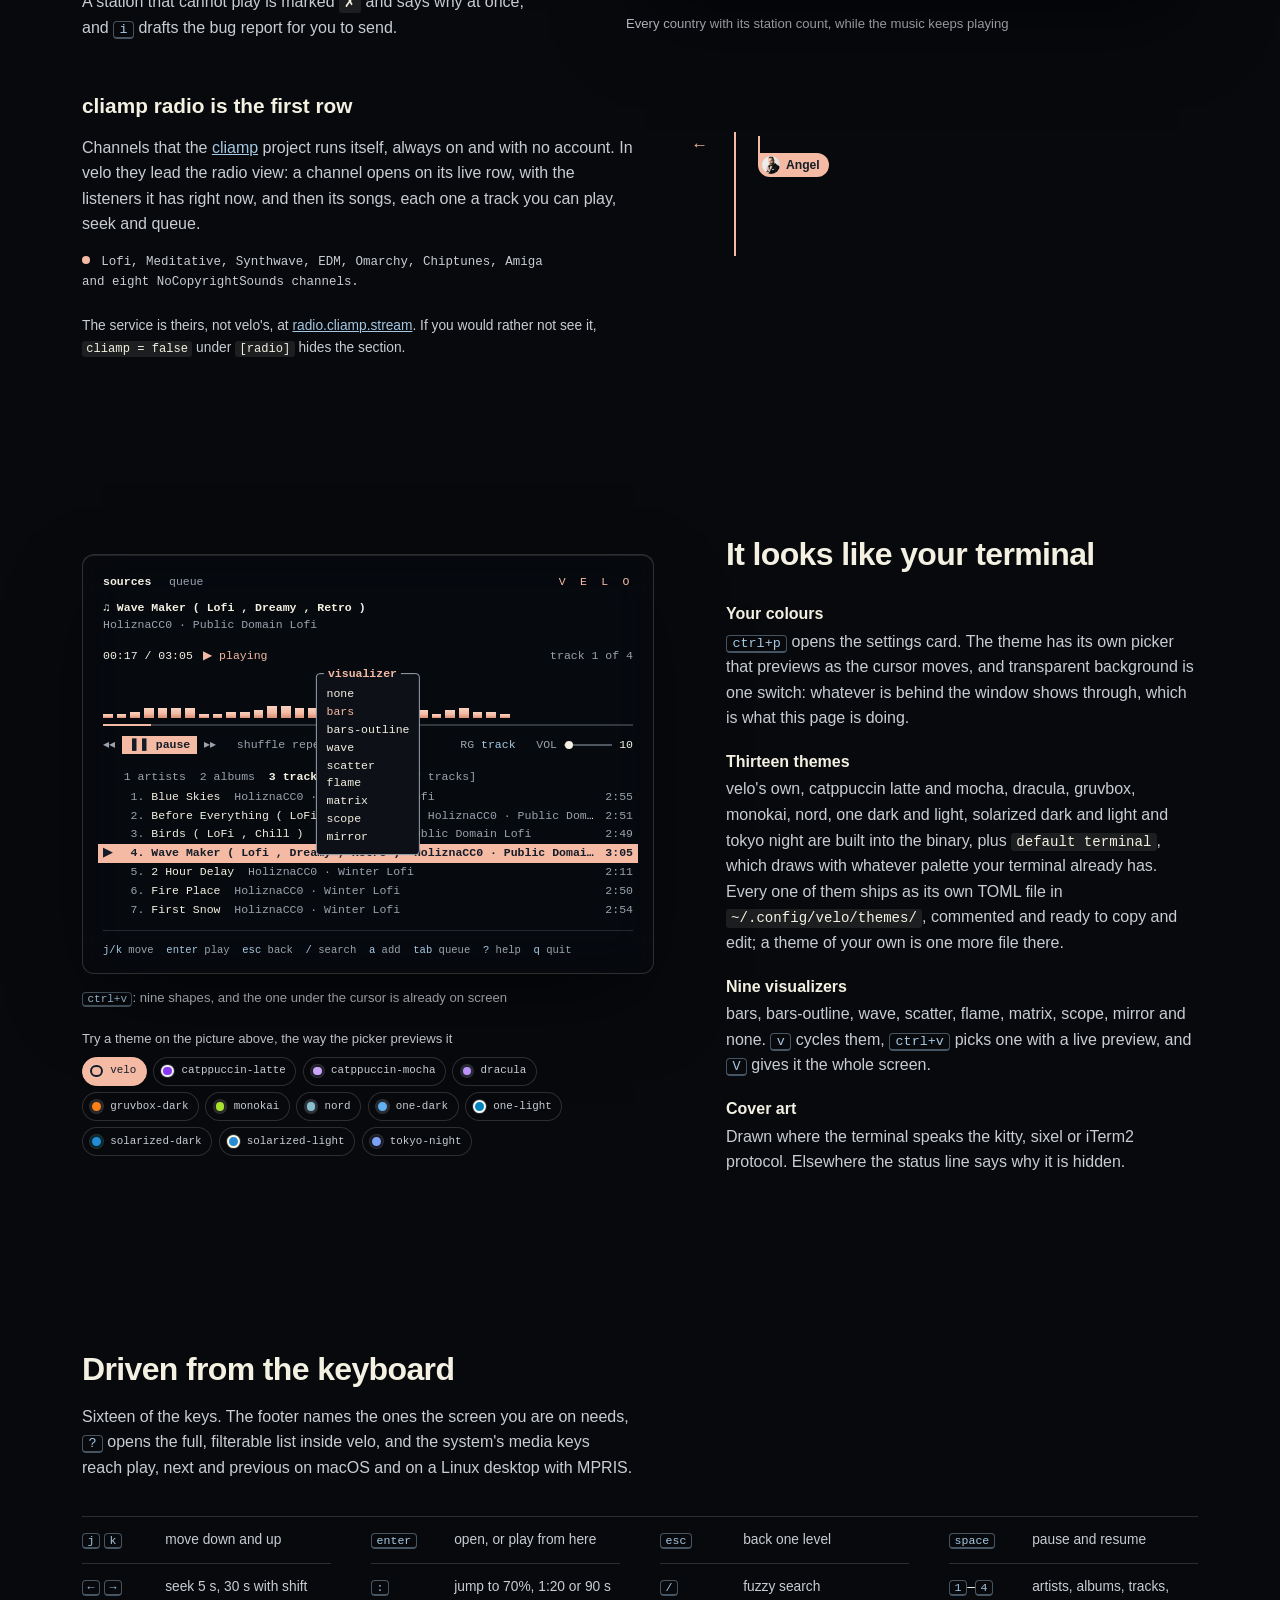
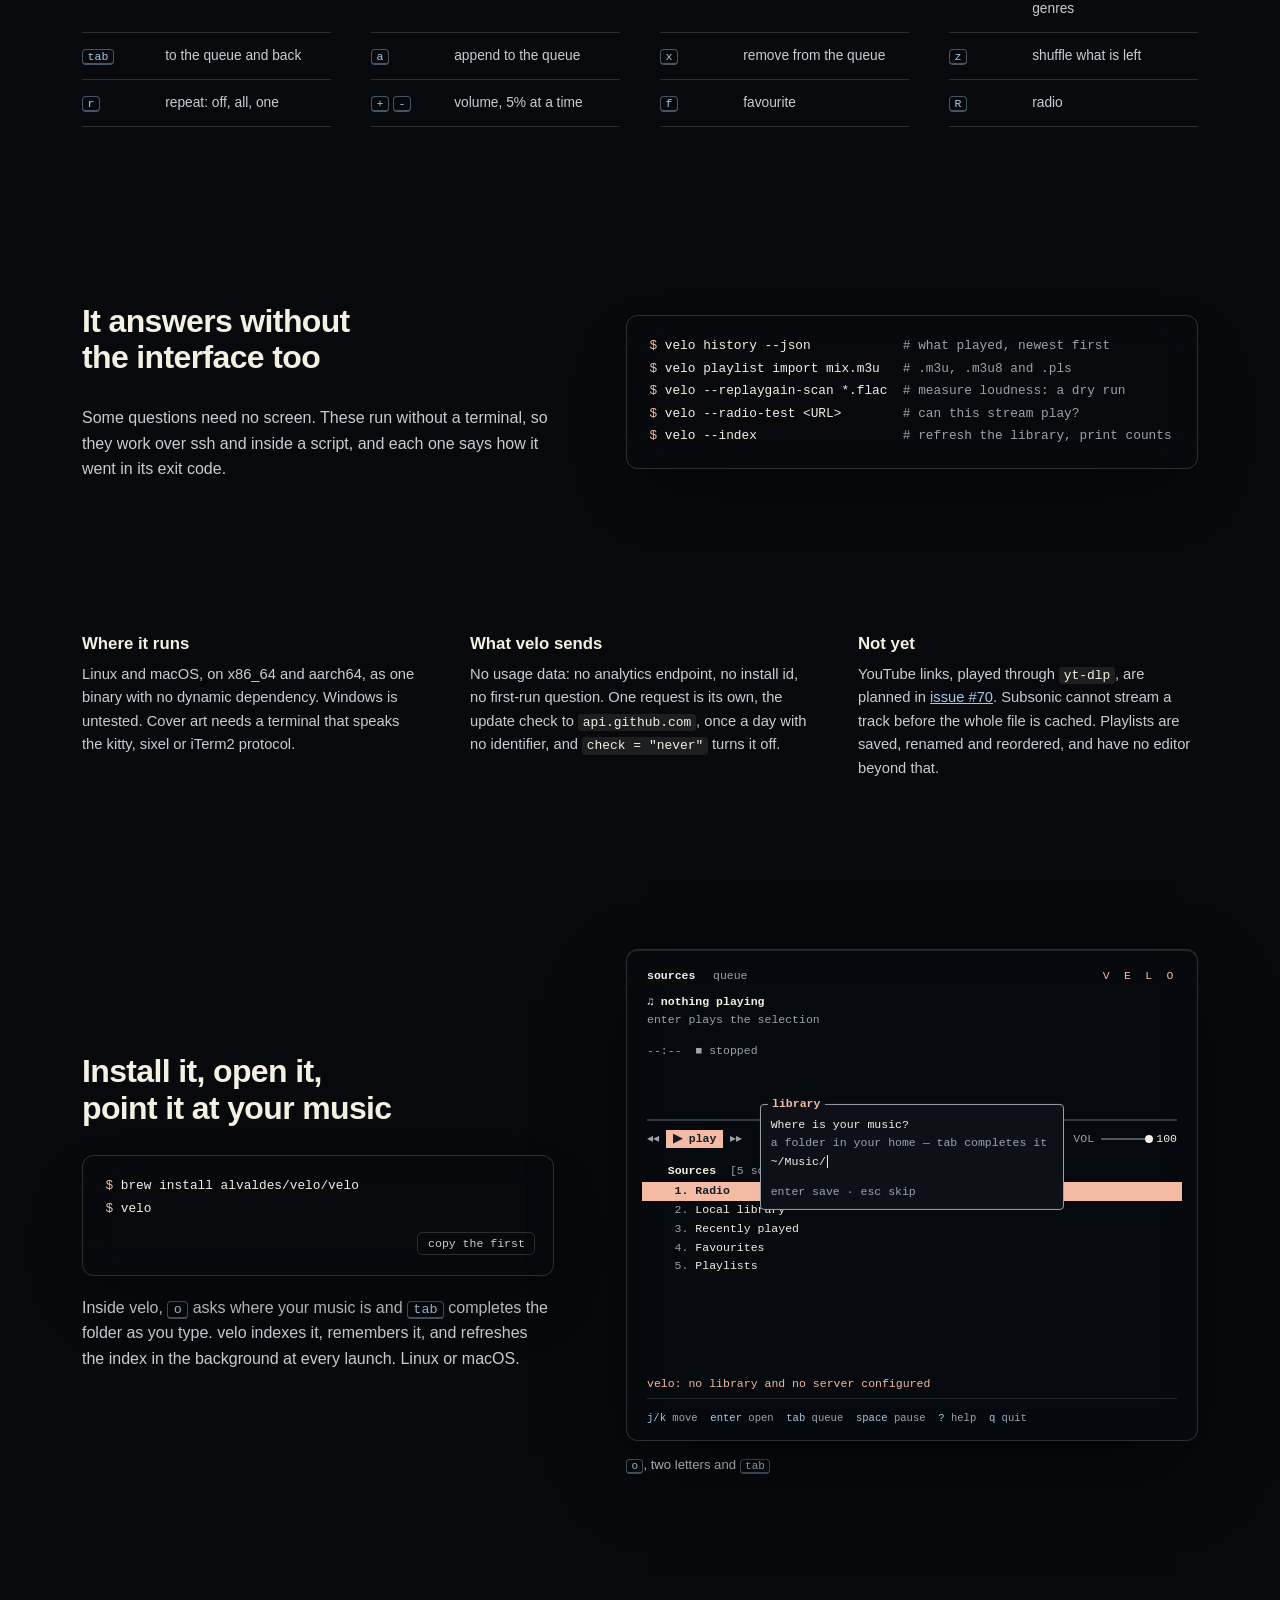
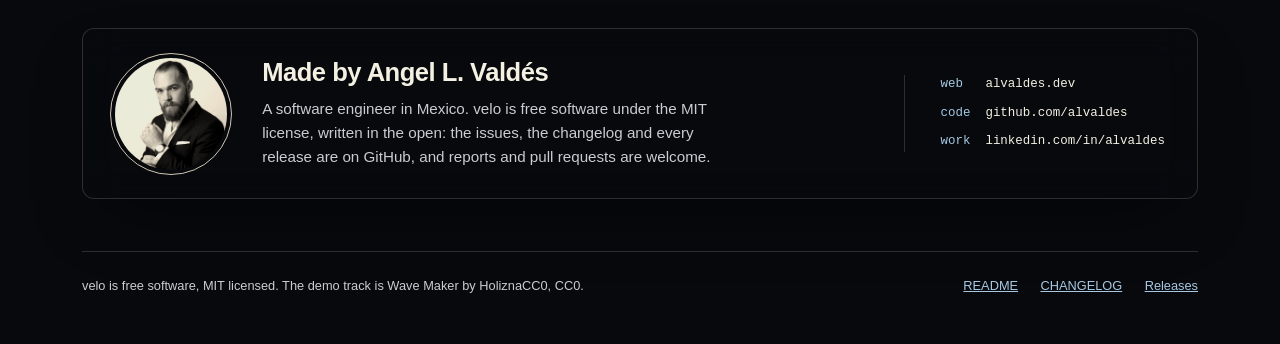
==== commit 86b81fa8: "feat(themes): the config folder ships one file per theme `themes/` held the two factory themes; ever" ====
--- a/docs/index.html
+++ b/docs/index.html
@@ -351,8 +351,9 @@
             monokai, nord, one dark and light, solarized dark and light and
             tokyo night are built into the binary, plus <code>default
             terminal</code>, which draws with whatever palette your terminal
-            already has. A theme of your own is one TOML file in
-            <code>~/.config/velo/themes/</code>.</dd>
+            already has. Every one of them ships as its own TOML file in
+            <code>~/.config/velo/themes/</code>, commented and ready to copy
+            and edit; a theme of your own is one more file there.</dd>
           </div>
           <div>
             <dt>Nine visualizers</dt>
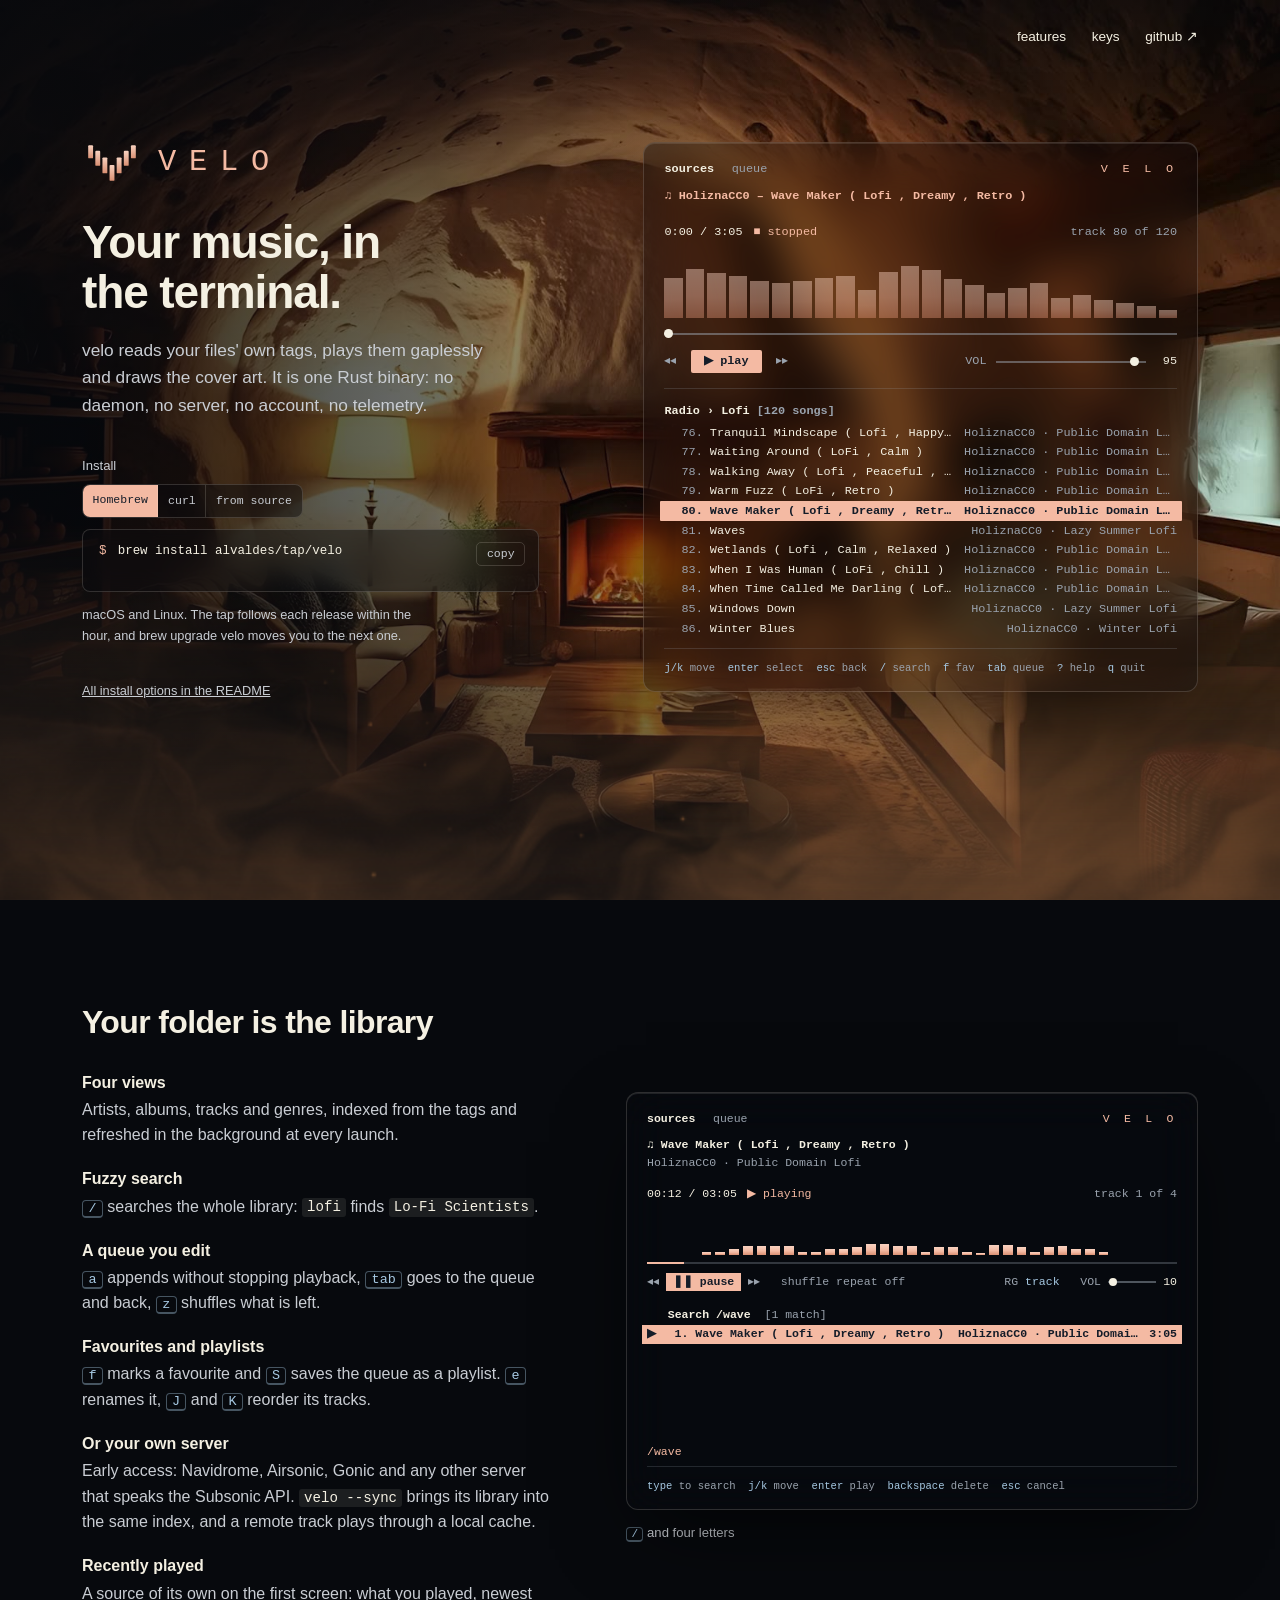
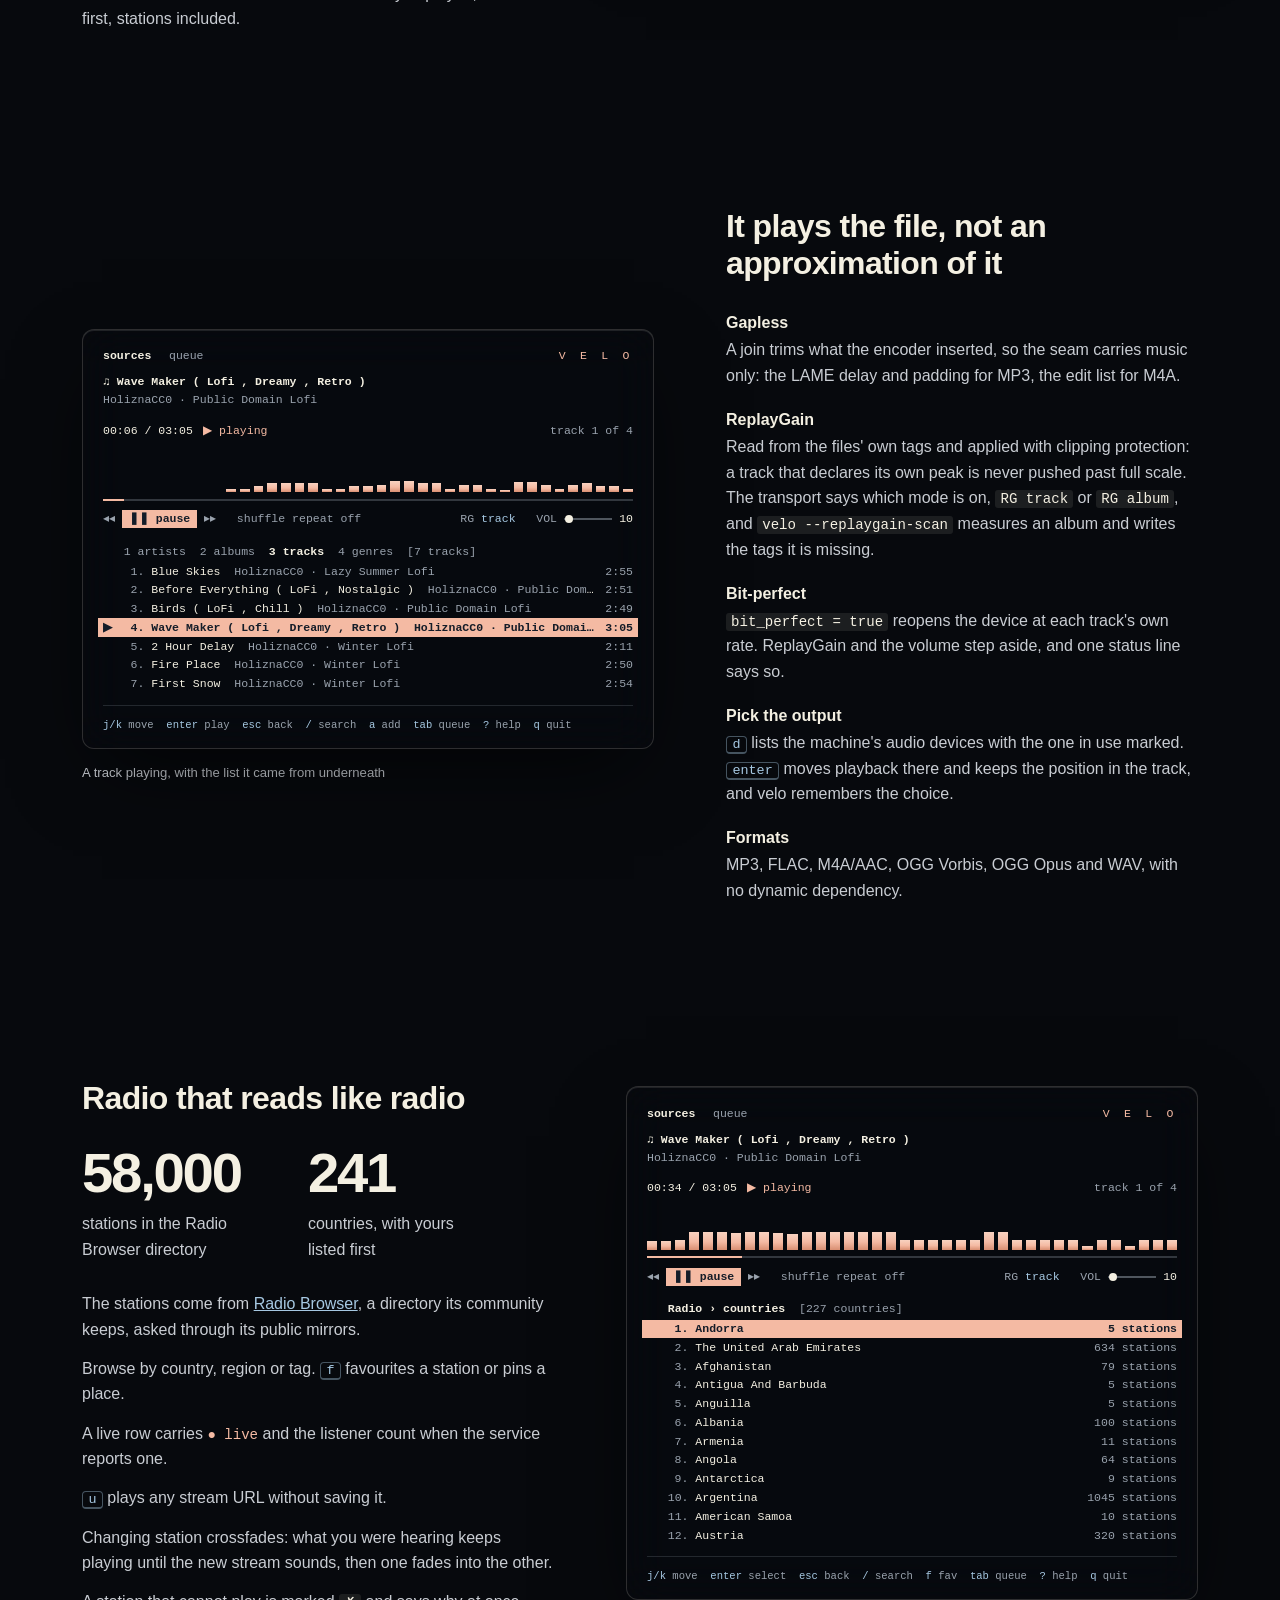
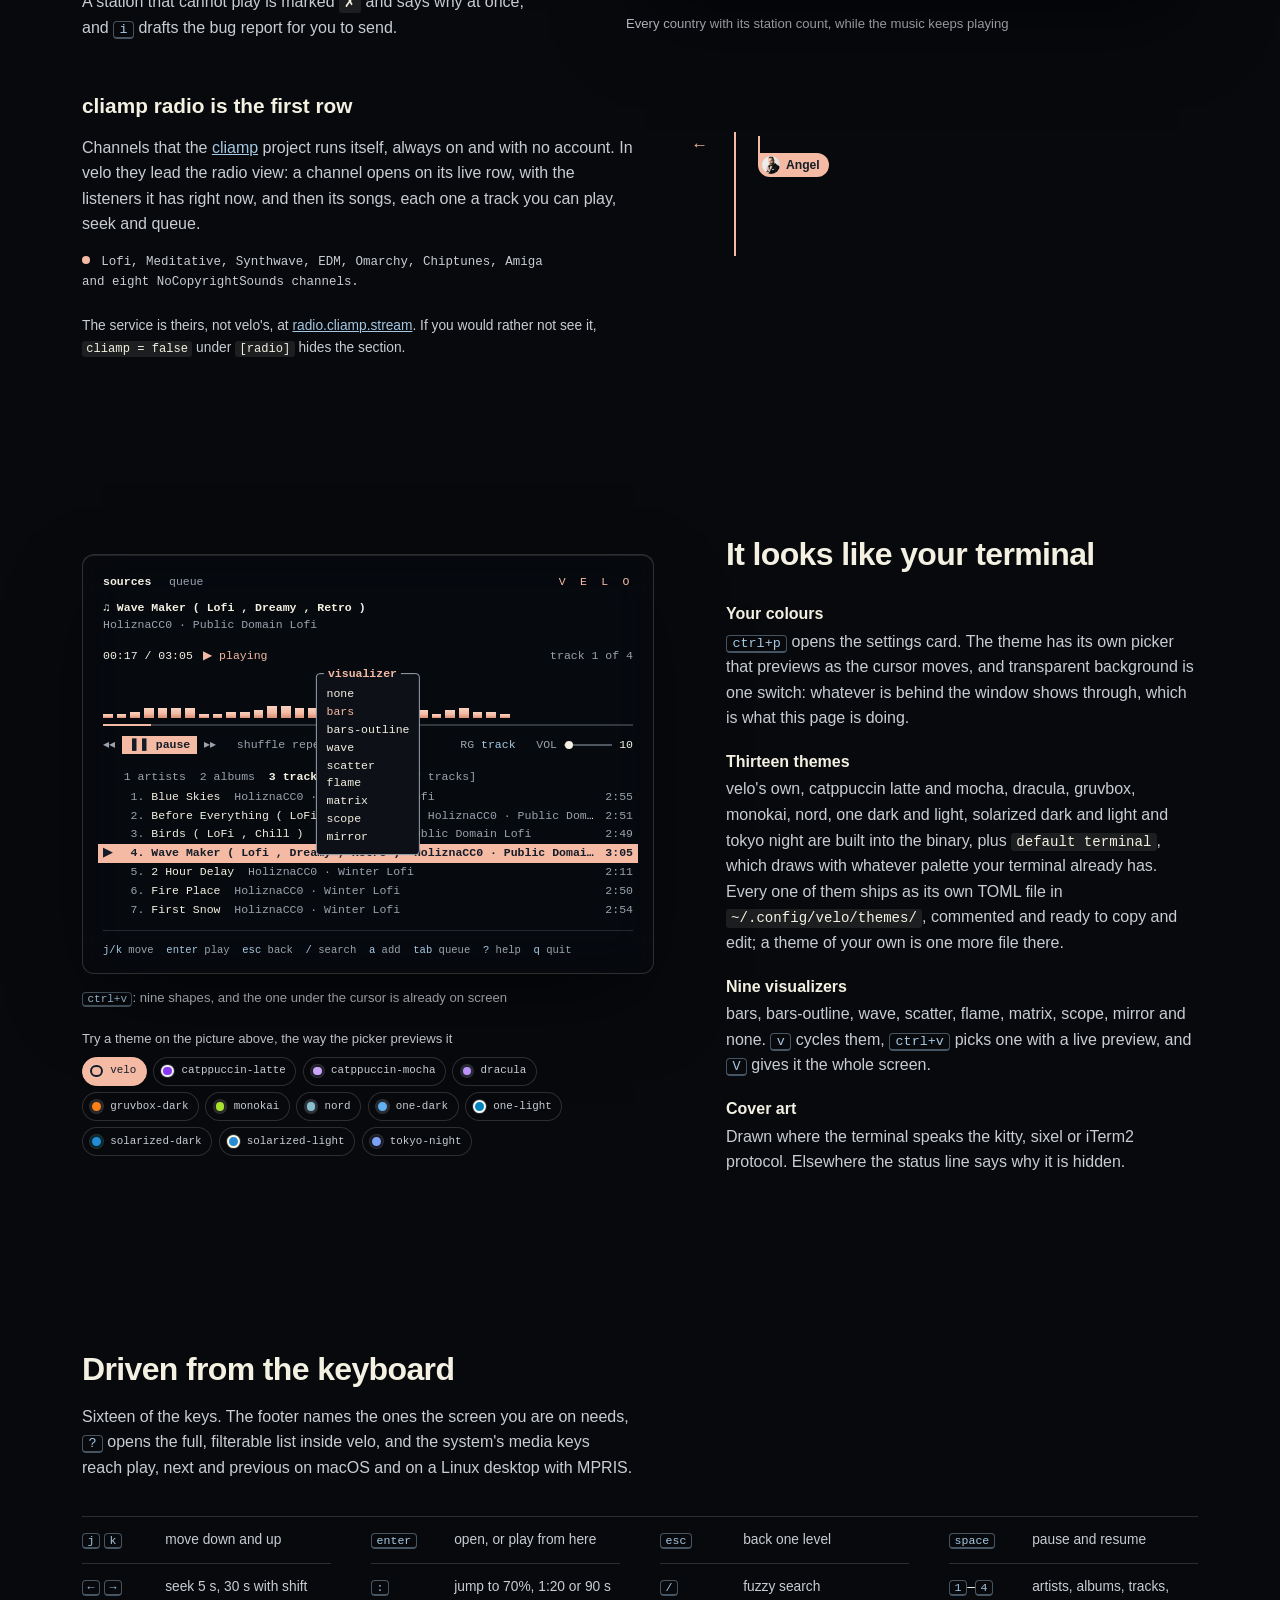
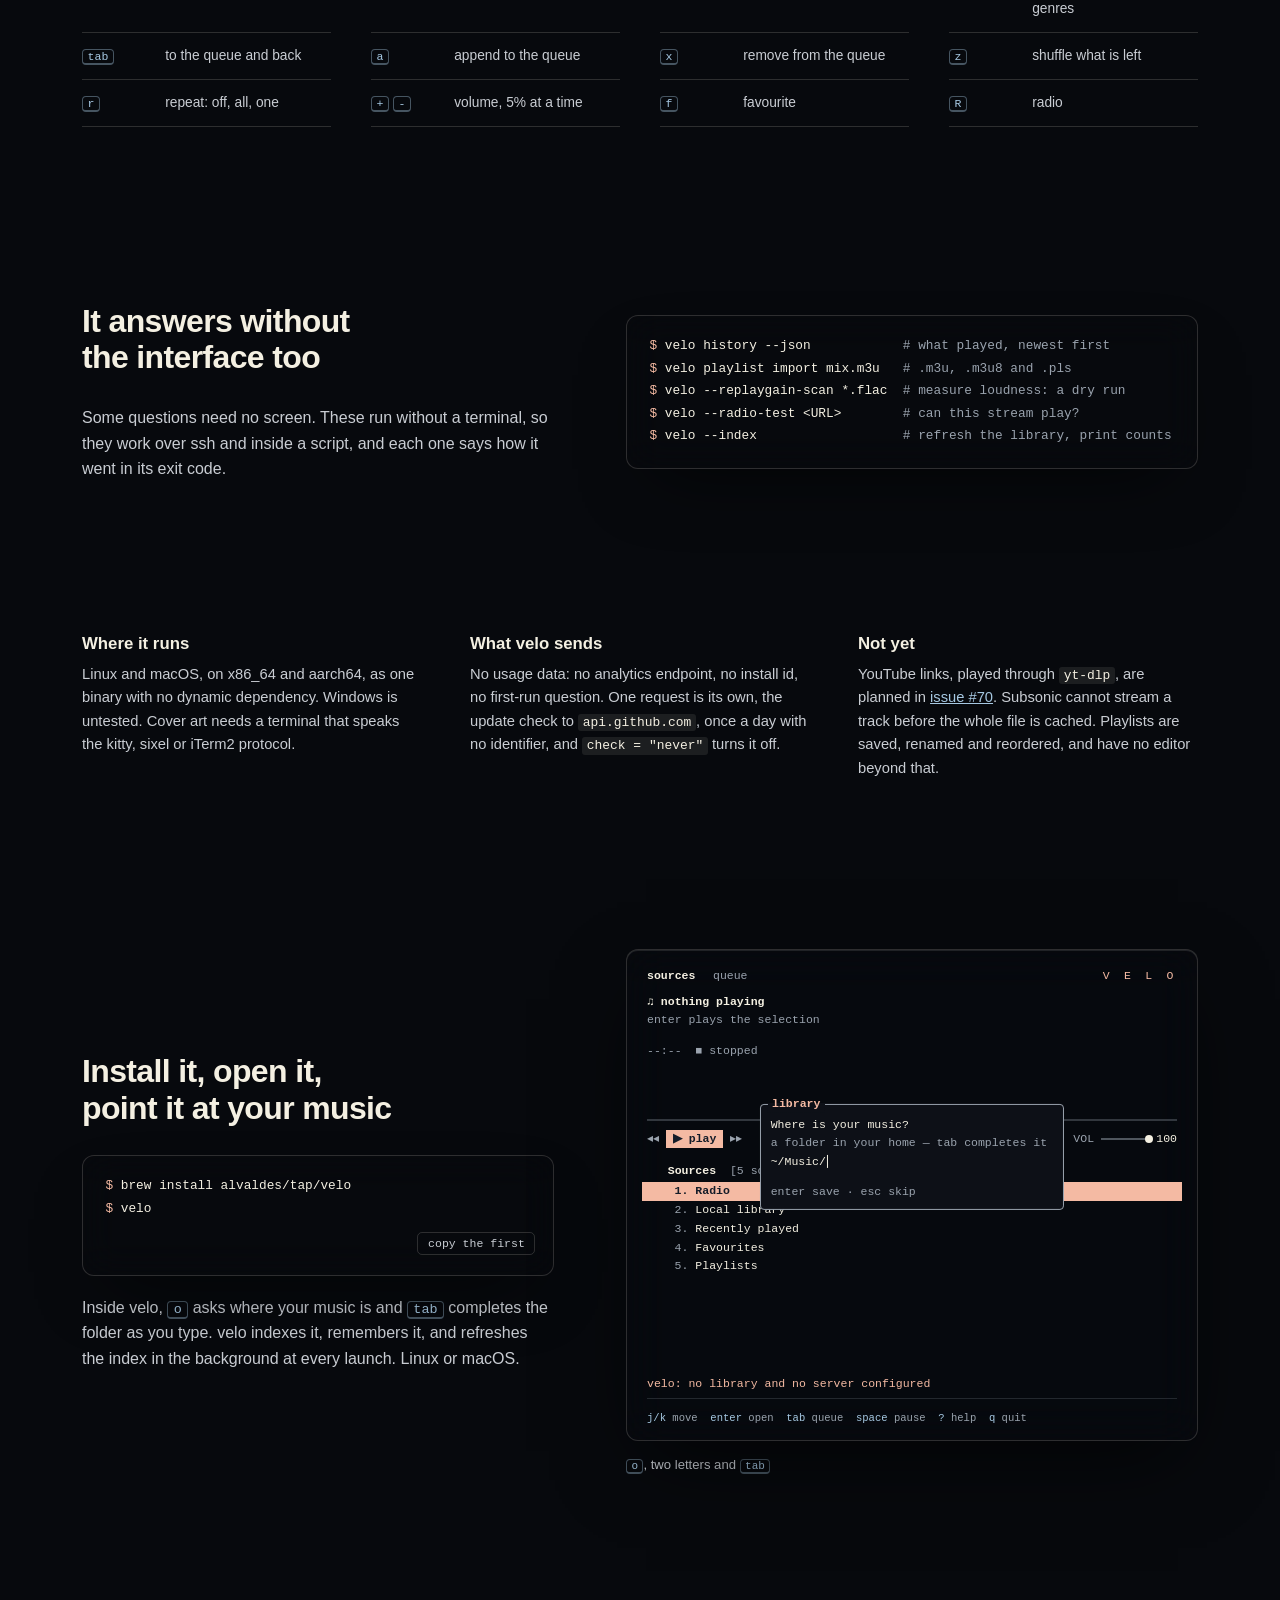
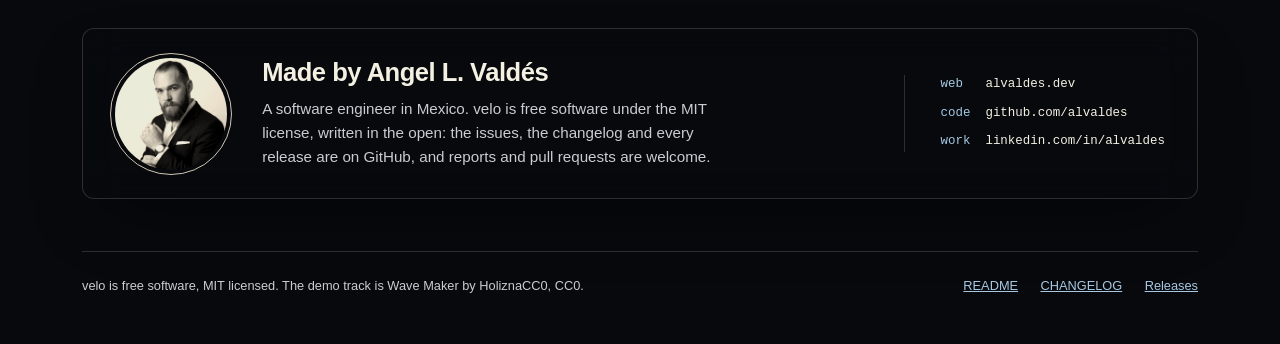
==== commit ed6ee2bd: "docs: install velo from alvaldes/tap The formula now lives in the general tap, so the documented com" ====
--- a/docs/index.html
+++ b/docs/index.html
@@ -93,7 +93,7 @@
           <div class="cmd">
             <span class="prompt" aria-hidden="true">$</span>
             <span class="swap" id="line">
-              <code class="on" data-for="brew">brew install alvaldes/velo/velo</code>
+              <code class="on" data-for="brew">brew install alvaldes/tap/velo</code>
               <code data-for="script">curl -fsSL https://alvaldes.github.io/velo/install.sh | sh</code>
               <code data-for="source">git clone https://github.com/alvaldes/velo &amp;&amp; cd velo &amp;&amp; cargo install --path .</code>
             </span>
@@ -461,7 +461,7 @@
       <div class="band-copy">
         <h2 id="start-h">Install it, open it, point it at your music</h2>
         <figure class="term">
-<pre><span class="p">$</span> <span id="start-line">brew install alvaldes/velo/velo</span>
+<pre><span class="p">$</span> <span id="start-line">brew install alvaldes/tap/velo</span>
 <span class="p">$</span> velo</pre>
           <button type="button" class="copy" data-copy-from="start-line">copy the first</button>
         </figure>
